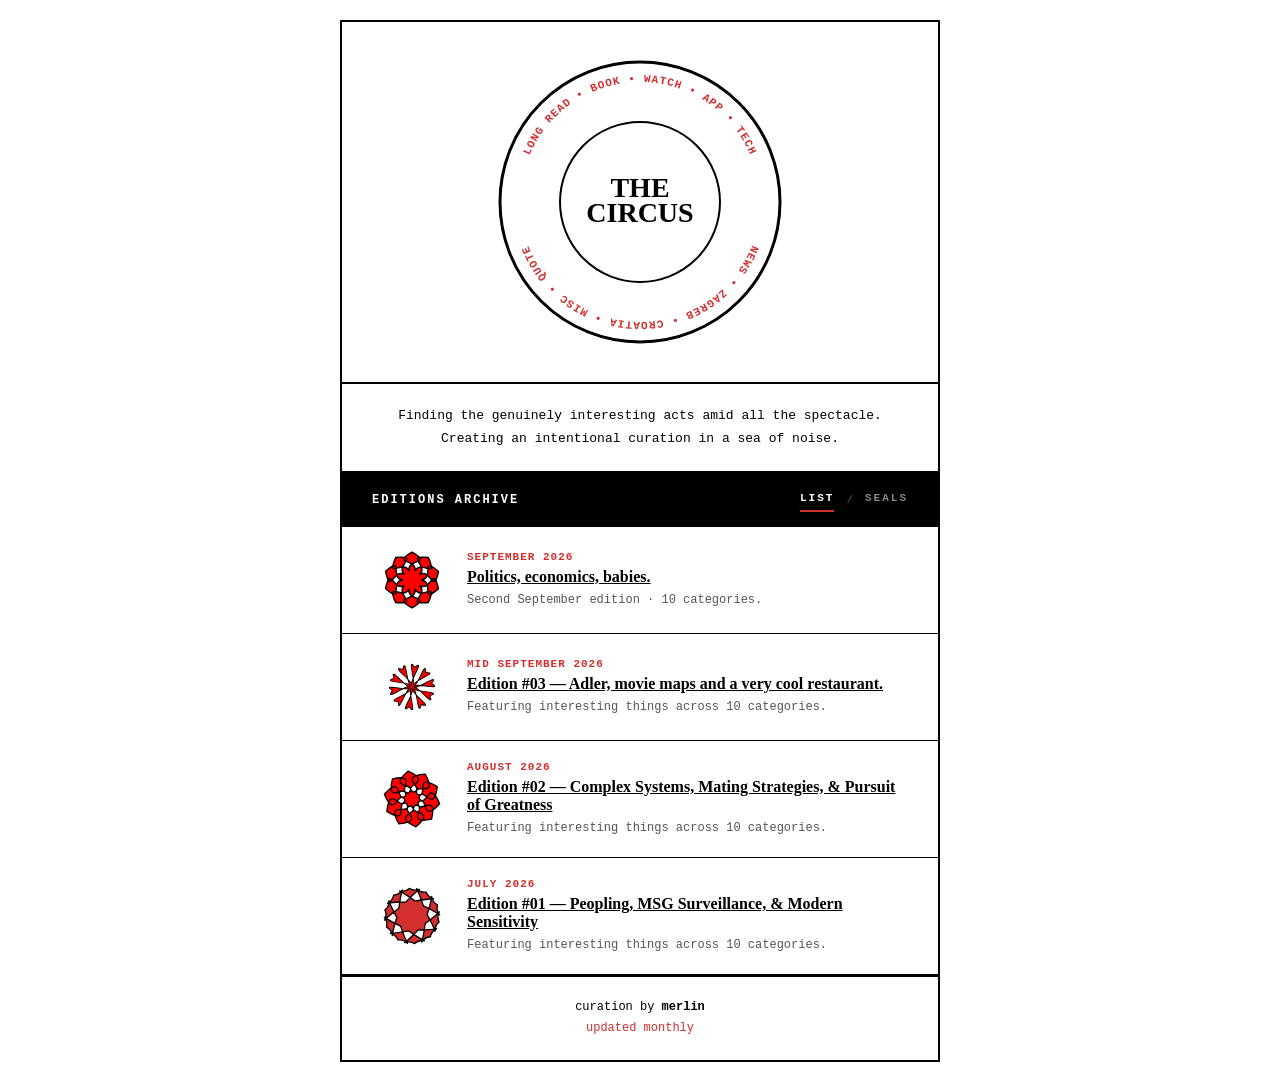
==== index.html @ 07d53167 "Second september edition added." ====
<!DOCTYPE html>
<html lang="en">
<head>
    <meta charset="UTF-8">
    <meta name="viewport" content="width=device-width, initial-scale=1.0">
    <title>THE CIRCUS</title>
    <style>
        @media only screen and (max-width: 600px) {
            .email-container {
                width: 100% !important;
                border-left: none !important;
                border-right: none !important;
            }
            .content-padding {
                padding: 15px 20px !important;
            }
            .main-title {
                font-size: 24px !important;
            }
            .svg-container {
                width: 250px !important;
                height: 250px !important;
            }
        }

        @keyframes spin {
            from { transform: rotate(0deg); }
            to { transform: rotate(360deg); }
        }
        .spinning-ring {
            animation: spin 8s linear infinite;
            transform-origin: center;
            display: inline-block;
        }

        /* Hover effect for the edition list */
        .edition-link:hover {
            background-color: #f9f9f9;
        }

        /* View toggle */
        .view-toggle {
            display: flex;
            align-items: center;
            gap: 12px;
        }
        .view-toggle-btn {
            background: none;
            border: none;
            font-family: 'Courier New', Courier, monospace;
            font-size: 11px;
            font-weight: bold;
            letter-spacing: 2px;
            color: #888;
            cursor: pointer;
            padding: 4px 0 6px;
            border-bottom: 2px solid transparent;
            transition: color 0.2s ease, border-color 0.2s ease;
        }
        .view-toggle-btn:hover {
            color: #fff;
        }
        .view-toggle-btn.active {
            color: #fff;
            border-bottom-color: #d32f2f;
        }
        .view-toggle-btn:focus-visible {
            outline: 2px solid #d32f2f;
            outline-offset: 2px;
        }
        .view-toggle-divider {
            color: #555;
            font-size: 11px;
        }

        /* Seal view */
        .seal-view-wrap {
            position: relative;
            padding: 55px 30px 45px;
        }
        .seal-spine {
            position: absolute;
            top: 0;
            bottom: 0;
            left: 50%;
            width: 1px;
            background-color: #000;
            opacity: 0.15;
        }
        .seal-item {
            position: relative;
            display: flex;
            flex-direction: column;
            align-items: center;
            text-decoration: none;
            margin: 0 auto 60px;
            max-width: 260px;
            transition: transform 0.35s ease;
        }
        .seal-item:last-child {
            margin-bottom: 0;
        }
        .seal-item:nth-child(odd) {
            transform: none;
        }
        .seal-item:nth-child(even) {
            transform: none;
        }
        .seal-item .seal-svg {
            width: 130px;
            height: 130px;
            display: block;
            transition: transform 0.35s ease, filter 0.35s ease;
        }
        .seal-item:hover .seal-svg,
        .seal-item:focus-visible .seal-svg {
            transform: scale(1.18) rotate(-6deg);
            filter: drop-shadow(0 0 16px rgba(211, 47, 47, 0.5));
        }
        .seal-item:focus-visible {
            outline: 2px solid #d32f2f;
            outline-offset: 6px;
        }
        .seal-label {
            margin-top: 16px;
            text-align: center;
        }
        .seal-eyebrow {
            display: block;
            color: #d32f2f;
            font-size: 10px;
            font-weight: bold;
            letter-spacing: 2px;
            margin-bottom: 6px;
        }
        .seal-title {
            display: block;
            color: #000;
            font-size: 13px;
            font-weight: bold;
            font-family: Georgia, serif;
            line-height: 1.4;
        }

        @media only screen and (max-width: 600px) {
            .seal-item:nth-child(odd),
            .seal-item:nth-child(even) {
                transform: none;
            }
            .seal-item .seal-svg {
                width: 100px;
                height: 100px;
            }
        }

        @media (prefers-reduced-motion: reduce) {
            .spinning-ring {
                animation: none;
            }
            .seal-item,
            .seal-item .seal-svg {
                transition: none;
            }
            .seal-item:hover .seal-svg,
            .seal-item:focus-visible .seal-svg {
                transform: none;
                filter: none;
            }
        }
    </style>
</head>
<body style="margin: 0; padding: 0; font-family: 'Courier New', Courier, monospace; background-color: #fff;">

    <table width="100%" border="0" cellpadding="0" cellspacing="0" style="background-color: #fff;">
        <tr>
            <td align="center" style="padding: 20px 0;">

                <table class="email-container" width="600" border="0" cellpadding="0" cellspacing="0" style="background-color: #fff; border: 2px solid #000; max-width: 600px;">

                    <!-- Spinning Header -->
                    <tr>
                        <td class="content-padding" style="padding: 30px 0; border-bottom: 2px solid #000; text-align: center;">
                            <svg class="svg-container" width="300" height="300" viewBox="0 0 300 300" xmlns="http://www.w3.org/2000/svg" style="margin: 0 auto; display: block;">

                                <circle cx="150" cy="150" r="140" fill="none" stroke="#000" stroke-width="3"/>
                                <circle cx="150" cy="150" r="80" fill="none" stroke="#000" stroke-width="2"/>
                                <circle cx="150" cy="150" r="70" fill="#fff" stroke="none"/>

                                <g class="spinning-ring">
                                    <defs>
                                        <path id="topCircle" d="M 30, 150 A 120, 120 0 0, 1 270, 150" fill="none"/>
                                        <path id="bottomCircle" d="M 270, 150 A 120, 120 0 0, 1 30, 150" fill="none"/>
                                    </defs>

                                    <text font-family="'Courier New', Courier, monospace" font-size="11" font-weight="bold" fill="#d32f2f" letter-spacing="1">
                                        <textPath href="#topCircle" startOffset="50%" text-anchor="middle">
                                            LONG READ  •  BOOK  •  WATCH  •  APP  •  TECH
                                        </textPath>
                                    </text>

                                    <text font-family="'Courier New', Courier, monospace" font-size="11" font-weight="bold" fill="#d32f2f" letter-spacing="1">
                                        <textPath href="#bottomCircle" startOffset="50%" text-anchor="middle">
                                            NEWS  •  ZAGREB  •  CROATIA  •  MISC •  QUOTE
                                        </textPath>
                                    </text>
                                </g>

                                <text class="main-title" x="150" y="145" font-family="Georgia, serif" font-size="28" font-weight="bold" text-anchor="middle" fill="#000">THE</text>
                                <text class="main-title" x="150" y="170" font-family="Georgia, serif" font-size="28" font-weight="bold" text-anchor="middle" fill="#000">CIRCUS</text>

                            </svg>
                        </td>
                    </tr>

                    <!-- Tagline -->
                    <tr>
                        <td class="content-padding" style="padding: 20px 30px; border-bottom: 2px solid #000;">
                            <p style="margin: 0; color: #000; font-size: 13px; line-height: 1.8; text-align: center;">
                                Finding the genuinely interesting acts amid all the spectacle.<br>
                                Creating an intentional curation in a sea of noise.
                            </p>
                        </td>
                    </tr>

                    <!-- Section Title / View Toggle -->
                    <tr>
                        <td style="padding: 0;">
                            <div style="background-color: #000; padding: 15px 30px; display: flex; align-items: center; justify-content: space-between; flex-wrap: wrap; gap: 10px;">
                                <p style="margin: 0; color: #fff; font-size: 12px; font-weight: bold; letter-spacing: 2px;">EDITIONS ARCHIVE</p>
                                <div class="view-toggle" role="group" aria-label="Switch archive view">
                                    <button type="button" id="btn-list" class="view-toggle-btn active" onclick="setView('list')">LIST</button>
                                    <span class="view-toggle-divider">/</span>
                                    <button type="button" id="btn-seal" class="view-toggle-btn" onclick="setView('seal')">SEALS</button>
                                </div>
                            </div>
                        </td>
                    </tr>

                    <!-- LIST VIEW -->
                    <tr>
                        <td style="padding: 0;">
                            <div id="list-view">
                                <table width="100%" border="0" cellpadding="0" cellspacing="0">

                                    <!-- Edition 4 -->
                                    <tr class="edition-link">
                                        <td class="content-padding" style="padding: 20px 30px; border-bottom: 1px solid #000;">
                                            <table width="100%" border="0" cellpadding="0" cellspacing="0">
                                                <tr>
                                                    <td width="80" valign="middle" align="center" style="padding-right: 15px;">
                                                        <img src="assets/CircusSeals/star-4.svg" width="66" height="66" alt="September 2, 2026 edition seal" style="display: block; margin: 0 auto;">
                                                    </td>
                                                    <td valign="middle">
                                                        <p style="margin: 0 0 5px 0; color: #d32f2f; font-size: 11px; font-weight: bold; letter-spacing: 1px;">SEPTEMBER 2026</p>
                                                        <h3 style="margin: 5px 0 5px 0; color: #000; font-size: 16px; font-weight: bold; font-family: Georgia, serif;">
                                                            <a href="editions/september-2026-2.html" style="color: #000; text-decoration: underline;">Politics, economics, babies.</a>
                                                        </h3>
                                                        <p style="margin: 0; color: #555; font-size: 12px; line-height: 1.5;">Second September edition · 10 categories.</p>
                                                    </td>
                                                </tr>
                                            </table>
                                        </td>
                                    </tr>

                                    <!-- Edition 3 -->
                                    <tr class="edition-link">
                                        <td class="content-padding" style="padding: 20px 30px; border-bottom: 1px solid #000;">
                                            <table width="100%" border="0" cellpadding="0" cellspacing="0">
                                                <tr>
                                                    <td width="80" valign="middle" align="center" style="padding-right: 15px;">
                                                        <img src="assets/CircusSeals/star-3.svg" width="66" height="66" alt="September 2026 edition seal" style="display: block; margin: 0 auto;">
                                                    </td>
                                                    <td valign="middle">
                                                        <p style="margin: 0 0 5px 0; color: #d32f2f; font-size: 11px; font-weight: bold; letter-spacing: 1px;">MID SEPTEMBER 2026</p>
                                                        <h3 style="margin: 5px 0 5px 0; color: #000; font-size: 16px; font-weight: bold; font-family: Georgia, serif;">
                                                            <a href="editions/september-2026-1.html" style="color: #000; text-decoration: underline;">Edition #03 — Adler, movie maps and a very cool restaurant.</a>
                                                        </h3>
                                                        <p style="margin: 0; color: #555; font-size: 12px; line-height: 1.5;">Featuring interesting things across 10 categories.</p>
                                                    </td>
                                                </tr>
                                            </table>
                                        </td>
                                    </tr>

                                    <!-- Edition 2 -->
                                    <tr class="edition-link">
                                        <td class="content-padding" style="padding: 20px 30px; border-bottom: 1px solid #000;">
                                            <table width="100%" border="0" cellpadding="0" cellspacing="0">
                                                <tr>
                                                    <td width="80" valign="middle" align="center" style="padding-right: 15px;">
                                                        <svg width="66" height="66" viewBox="0 0 1000 1000" xmlns="http://www.w3.org/2000/svg" style="display: block; margin: 0 auto;">
                                                            <g transform="translate(500, 500) rotate(261.86400000000003)"><g transform="scale(1.7)" opacity="1"><g transform="rotate(0) scale(1)" opacity="1"><path d="M 250 0 C 113.54578945994976 218.37238476027972, 141.4484108922605 -75.02513537941229, 59.441032268447096 19.31356214843421 C 70.33550011190437 143.8378994099024, 220.21654058284918 -109.92642986878644, 202.25424859373686 146.9463130731183 C -36.49559395721087 243.4075108777157, 158.53283636643397 22.44468035545108, 36.73657826827957 50.563562148434215 C -27.643181095477217 157.70947473619827, 242.77205808802077 40.50768497065155, 77.25424859373686 237.76412907378838 C -172.59690092233222 175.469240956874, 115.06310668155504 111.34139106115921, 3.827021247335479e-15 62.5 C -115.06310668155504 111.34139106115921, 172.59690092233225 175.469240956874, -77.25424859373683 237.7641290737884 C -242.77205808802074 40.50768497065161, 27.643181095477225 157.70947473619825, -36.736578268279565 50.563562148434215 C -158.53283636643397 22.444680355451094, 36.4955939572109 243.4075108777157, -202.25424859373683 146.94631307311832 C -220.21654058284918 -109.92642986878641, -70.33550011190435 143.8378994099024, -59.441032268447096 19.31356214843422 C -141.4484108922605 -75.02513537941229, -113.54578945994973 218.37238476027972, -250 3.061616997868383e-14 C -113.54578945994979 -218.37238476027972, -141.44841089226048 75.02513537941232, -59.4410322684471 -19.313562148434205 C -70.33550011190438 -143.8378994099024, -220.21654058284912 109.92642986878647, -202.25424859373686 -146.94631307311826 C 36.49559395721087 -243.4075108777157, -158.53283636643397 -22.44468035545106, -36.73657826827958 -50.56356214843421 C 27.643181095477196 -157.70947473619825, -242.77205808802077 -40.50768497065155, -77.25424859373689 -237.76412907378838 C 172.59690092233222 -175.46924095687405, -115.06310668155506 -111.34139106115919, -1.1481063742006436e-14 -62.5 C 115.06310668155501 -111.34139106115924, -172.59690092233228 -175.46924095687396, 77.2542485937368 -237.7641290737884 C 242.77205808802074 -40.50768497065164, -27.643181095477246 -157.70947473619825, 36.73657826827956 -50.56356214843422 C 158.53283636643397 -22.44468035545112, -36.49559395721093 -243.4075108777157, 202.25424859373683 -146.94631307311835 C 220.2165405828492 109.92642986878639, 70.33550011190434 -143.83789940990243, 59.441032268447096 -19.31356214843423 C 141.4484108922605 75.02513537941226, 113.54578945994976 -218.37238476027972, 250 0 Z" fill="#FF0000" stroke="#000000" stroke-width="12" stroke-linejoin="round"/></g></g></g>
                                                        </svg>
                                                    </td>
                                                    <td valign="middle">
                                                        <p style="margin: 0 0 5px 0; color: #d32f2f; font-size: 11px; font-weight: bold; letter-spacing: 1px;">AUGUST 2026</p>
                                                        <h3 style="margin: 5px 0 5px 0; color: #000; font-size: 16px; font-weight: bold; font-family: Georgia, serif;">
                                                            <a href="editions/august-2026.html" style="color: #000; text-decoration: underline;">Edition #02 — Complex Systems, Mating Strategies, & Pursuit of Greatness</a>
                                                        </h3>
                                                        <p style="margin: 0; color: #555; font-size: 12px; line-height: 1.5;">Featuring interesting things across 10 categories.</p>
                                                    </td>
                                                </tr>
                                            </table>
                                        </td>
                                    </tr>

                                    <!-- Edition 1 -->
                                    <tr class="edition-link">
                                        <td class="content-padding" style="padding: 20px 30px; border-bottom: 1px solid #000;">
                                            <table width="100%" border="0" cellpadding="0" cellspacing="0">
                                                <tr>
                                                    <td width="80" valign="middle" align="center" style="padding-right: 15px;">
                                                        <svg width="66" height="66" viewBox="0 0 1000 1000" xmlns="http://www.w3.org/2000/svg" style="display: block; margin: 0 auto;">
                                                            <g transform="translate(500, 500) rotate(228.438)"><g transform="scale(1.68)" opacity="1"><g transform="rotate(0) scale(1)" opacity="1"><path d="M 250 0 C 183.8003474532747 -87.84990610520221, 311.1865039629731 -165.05529783470703, 130.7702709905836 42.48983672655527 C 154.7381002461896 316.4433787017853, 97.06072543780296 179.10720059261934, 202.25424859373686 146.9463130731183 C 200.33448388563568 36.963066605915245, 348.7722400061548 49.37829678199237, 80.82047219021506 111.23983672655527 C -60.81499841004985 346.96084441963615, -26.752794722187986 201.95163208350115, 77.25424859373686 237.76412907378838 C 140.34765659235194 147.65740420199927, 253.1388346994211 244.95106033455028, 8.419446744138054e-15 137.5 C -253.1388346994211 244.95106033455028, -140.3476565923519 147.65740420199933, -77.25424859373683 237.7641290737884 C 26.752794722188014 201.95163208350118, 60.81499841004987 346.96084441963615, -80.82047219021504 111.23983672655527 C -348.7722400061548 49.3782967819924, -200.33448388563565 36.96306660591527, -202.25424859373683 146.94631307311832 C -97.06072543780292 179.10720059261934, -154.73810024618956 316.4433787017853, -130.7702709905836 42.48983672655528 C -311.1865039629731 -165.055297834707, -183.8003474532747 -87.84990610520218, -250 3.061616997868383e-14 C -183.8003474532747 87.84990610520224, -311.1865039629731 165.05529783470706, -130.77027099058364 -42.489836726555254 C -154.73810024618967 -316.4433787017853, -97.06072543780294 -179.1072005926193, -202.25424859373686 -146.94631307311826 C -200.33448388563565 -36.963066605915216, -348.77224000615473 -49.378296781992326, -80.82047219021507 -111.23983672655525 C 60.81499841004981 -346.96084441963615, 26.752794722187957 -201.95163208350115, -77.25424859373689 -237.76412907378838 C -140.34765659235188 -147.6574042019992, -253.13883469942112 -244.95106033455022, -2.525834023241416e-14 -137.5 C 253.13883469942104 -244.95106033455033, 140.34765659235188 -147.65740420199933, 77.2542485937368 -237.7641290737884 C -26.752794722188014 -201.95163208350107, -60.81499841004994 -346.96084441963615, 80.82047219021503 -111.2398367265553 C 348.77224000615473 -49.37829678199247, 200.33448388563565 -36.9630666059153, 202.25424859373683 -146.94631307311835 C 97.0607254378029 -179.10720059261928, 154.73810024618953 -316.4433787017854, 130.7702709905836 -42.4898367265553 C 311.1865039629731 165.05529783470698, 183.8003474532747 87.84990610520221, 250 0 Z" fill="#d32f2f" stroke="#000000" stroke-width="12" stroke-linejoin="round"/></g></g></g>
                                                        </svg>
                                                    </td>
                                                    <td valign="middle">
                                                        <p style="margin: 0 0 5px 0; color: #d32f2f; font-size: 11px; font-weight: bold; letter-spacing: 1px;">JULY 2026</p>
                                                        <h3 style="margin: 5px 0 5px 0; color: #000; font-size: 16px; font-weight: bold; font-family: Georgia, serif;">
                                                            <a href="editions/july-2026.html" style="color: #000; text-decoration: underline;">Edition #01 — Peopling, MSG Surveillance, & Modern Sensitivity</a>
                                                        </h3>
                                                        <p style="margin: 0; color: #555; font-size: 12px; line-height: 1.5;">Featuring interesting things across 10 categories.</p>
                                                    </td>
                                                </tr>
                                            </table>
                                        </td>
                                    </tr>

                                </table>
                            </div>
                        </td>
                    </tr>

                    <!-- SEAL VIEW -->
                    <tr>
                        <td style="padding: 0;">
                            <div id="seal-view" style="display: none;">
                                <div class="seal-view-wrap">
                                    <div class="seal-spine" aria-hidden="true"></div>

                                    <!-- Edition 4 seal -->
                                    <a href="editions/september-2026-2.html" class="seal-item">
                                        <img class="seal-svg" src="assets/CircusSeals/star-4.svg" alt="September 2, 2026 edition seal">
                                        <span class="seal-label">
                                            <span class="seal-eyebrow">SEPTEMBER 2026 · No. 04</span>
                                            <span class="seal-title">Politics, economics, babies</span>
                                        </span>
                                    </a>

                                    <!-- Edition 3 seal -->
                                    <a href="editions/september-2026-1.html" class="seal-item">
                                        <img class="seal-svg" src="assets/CircusSeals/star-3.svg" alt="September 2026 edition seal">
                                        <span class="seal-label">
                                            <span class="seal-eyebrow">MID SEPTEMBER 2026 · No. 03</span>
                                            <span class="seal-title">Adler, movie maps and a very cool restaurant.</span>
                                        </span>
                                    </a>

                                    <!-- Edition 2 seal -->
                                    <a href="editions/august-2026.html" class="seal-item">
                                        <svg class="seal-svg" viewBox="0 0 1000 1000" xmlns="http://www.w3.org/2000/svg">
                                            <g transform="translate(500, 500) rotate(261.86400000000003)"><g transform="scale(1.7)" opacity="1"><g transform="rotate(0) scale(1)" opacity="1"><path d="M 250 0 C 113.54578945994976 218.37238476027972, 141.4484108922605 -75.02513537941229, 59.441032268447096 19.31356214843421 C 70.33550011190437 143.8378994099024, 220.21654058284918 -109.92642986878644, 202.25424859373686 146.9463130731183 C -36.49559395721087 243.4075108777157, 158.53283636643397 22.44468035545108, 36.73657826827957 50.563562148434215 C -27.643181095477217 157.70947473619827, 242.77205808802077 40.50768497065155, 77.25424859373686 237.76412907378838 C -172.59690092233222 175.469240956874, 115.06310668155504 111.34139106115921, 3.827021247335479e-15 62.5 C -115.06310668155504 111.34139106115921, 172.59690092233225 175.469240956874, -77.25424859373683 237.7641290737884 C -242.77205808802074 40.50768497065161, 27.643181095477225 157.70947473619825, -36.736578268279565 50.563562148434215 C -158.53283636643397 22.444680355451094, 36.4955939572109 243.4075108777157, -202.25424859373683 146.94631307311832 C -220.21654058284918 -109.92642986878641, -70.33550011190435 143.8378994099024, -59.441032268447096 19.31356214843422 C -141.4484108922605 -75.02513537941229, -113.54578945994973 218.37238476027972, -250 3.061616997868383e-14 C -113.54578945994979 -218.37238476027972, -141.44841089226048 75.02513537941232, -59.4410322684471 -19.313562148434205 C -70.33550011190438 -143.8378994099024, -220.21654058284912 109.92642986878647, -202.25424859373686 -146.94631307311826 C 36.49559395721087 -243.4075108777157, -158.53283636643397 -22.44468035545106, -36.73657826827958 -50.56356214843421 C 27.643181095477196 -157.70947473619825, -242.77205808802077 -40.50768497065155, -77.25424859373689 -237.76412907378838 C 172.59690092233222 -175.46924095687405, -115.06310668155506 -111.34139106115919, -1.1481063742006436e-14 -62.5 C 115.06310668155501 -111.34139106115924, -172.59690092233228 -175.46924095687396, 77.2542485937368 -237.7641290737884 C 242.77205808802074 -40.50768497065164, -27.643181095477246 -157.70947473619825, 36.73657826827956 -50.56356214843422 C 158.53283636643397 -22.44468035545112, -36.49559395721093 -243.4075108777157, 202.25424859373683 -146.94631307311835 C 220.2165405828492 109.92642986878639, 70.33550011190434 -143.83789940990243, 59.441032268447096 -19.31356214843423 C 141.4484108922605 75.02513537941226, 113.54578945994976 -218.37238476027972, 250 0 Z" fill="#FF0000" stroke="#000000" stroke-width="12" stroke-linejoin="round"/></g></g></g>
                                        </svg>
                                        <span class="seal-label">
                                            <span class="seal-eyebrow">AUGUST 2026 · No. 02</span>
                                            <span class="seal-title">Complex Systems, Mating Strategies, &amp; Pursuit of Greatness</span>
                                        </span>
                                    </a>

                                    <!-- Edition 1 seal -->
                                    <a href="editions/july-2026.html" class="seal-item">
                                        <svg class="seal-svg" viewBox="0 0 1000 1000" xmlns="http://www.w3.org/2000/svg">
                                            <g transform="translate(500, 500) rotate(228.438)"><g transform="scale(1.68)" opacity="1"><g transform="rotate(0) scale(1)" opacity="1"><path d="M 250 0 C 183.8003474532747 -87.84990610520221, 311.1865039629731 -165.05529783470703, 130.7702709905836 42.48983672655527 C 154.7381002461896 316.4433787017853, 97.06072543780296 179.10720059261934, 202.25424859373686 146.9463130731183 C 200.33448388563568 36.963066605915245, 348.7722400061548 49.37829678199237, 80.82047219021506 111.23983672655527 C -60.81499841004985 346.96084441963615, -26.752794722187986 201.95163208350115, 77.25424859373686 237.76412907378838 C 140.34765659235194 147.65740420199927, 253.1388346994211 244.95106033455028, 8.419446744138054e-15 137.5 C -253.1388346994211 244.95106033455028, -140.3476565923519 147.65740420199933, -77.25424859373683 237.7641290737884 C 26.752794722188014 201.95163208350118, 60.81499841004987 346.96084441963615, -80.82047219021504 111.23983672655527 C -348.7722400061548 49.3782967819924, -200.33448388563565 36.96306660591527, -202.25424859373683 146.94631307311832 C -97.06072543780292 179.10720059261934, -154.73810024618956 316.4433787017853, -130.7702709905836 42.48983672655528 C -311.1865039629731 -165.055297834707, -183.8003474532747 -87.84990610520218, -250 3.061616997868383e-14 C -183.8003474532747 87.84990610520224, -311.1865039629731 165.05529783470706, -130.77027099058364 -42.489836726555254 C -154.73810024618967 -316.4433787017853, -97.06072543780294 -179.1072005926193, -202.25424859373686 -146.94631307311826 C -200.33448388563565 -36.963066605915216, -348.77224000615473 -49.378296781992326, -80.82047219021507 -111.23983672655525 C 60.81499841004981 -346.96084441963615, 26.752794722187957 -201.95163208350115, -77.25424859373689 -237.76412907378838 C -140.34765659235188 -147.6574042019992, -253.13883469942112 -244.95106033455022, -2.525834023241416e-14 -137.5 C 253.13883469942104 -244.95106033455033, 140.34765659235188 -147.65740420199933, 77.2542485937368 -237.7641290737884 C -26.752794722188014 -201.95163208350107, -60.81499841004994 -346.96084441963615, 80.82047219021503 -111.2398367265553 C 348.77224000615473 -49.37829678199247, 200.33448388563565 -36.9630666059153, 202.25424859373683 -146.94631307311835 C 97.0607254378029 -179.10720059261928, 154.73810024618953 -316.4433787017854, 130.7702709905836 -42.4898367265553 C 311.1865039629731 165.05529783470698, 183.8003474532747 87.84990610520221, 250 0 Z" fill="#d32f2f" stroke="#000000" stroke-width="12" stroke-linejoin="round"/></g></g></g>
                                        </svg>
                                        <span class="seal-label">
                                            <span class="seal-eyebrow">JULY 2026 · No. 01</span>
                                            <span class="seal-title">Peopling, MSG Surveillance, &amp; Modern Sensitivity</span>
                                        </span>
                                    </a>

                                    <!-- To add a new edition to SEAL VIEW: copy the <a class="seal-item"> block above, then:
                                         1. Update the href, month/number eyebrow, and title
                                         2. Swap the star's fill="#d32f2f" for that issue's color (or paste in a new star path)
                                         3. Left/right offset alternates automatically per position — no manual work needed -->

                                </div>
                            </div>
                        </td>
                    </tr>

                    <!-- Footer -->
                    <tr>
                        <td class="content-padding" style="padding: 20px 30px; border-top: 2px solid #000; text-align: center;">
                            <p style="margin: 0; color: #000; font-size: 12px; line-height: 1.8;">
                                curation by <span style="font-weight: bold;">merlin</span><br>
                                <span style="color: #d32f2f;">updated monthly</span>
                            </p>
                        </td>
                    </tr>

                </table>

            </td>
        </tr>
    </table>

    <script>
        function setView(view) {
            var listView = document.getElementById('list-view');
            var sealView = document.getElementById('seal-view');
            var btnList = document.getElementById('btn-list');
            var btnSeal = document.getElementById('btn-seal');

            if (view === 'seal') {
                listView.style.display = 'none';
                sealView.style.display = 'block';
                btnSeal.classList.add('active');
                btnList.classList.remove('active');
            } else {
                view = 'list';
                sealView.style.display = 'none';
                listView.style.display = 'block';
                btnList.classList.add('active');
                btnSeal.classList.remove('active');
            }

            try {
                localStorage.setItem('circus-view', view);
            } catch (e) {
                /* localStorage unavailable — view still switches, just won't persist */
            }
        }

        (function () {
            var saved = 'list';
            try {
                saved = localStorage.getItem('circus-view') || 'list';
            } catch (e) {
                /* fall back to default */
            }
            setView(saved);
        })();
    </script>

</body>
</html>
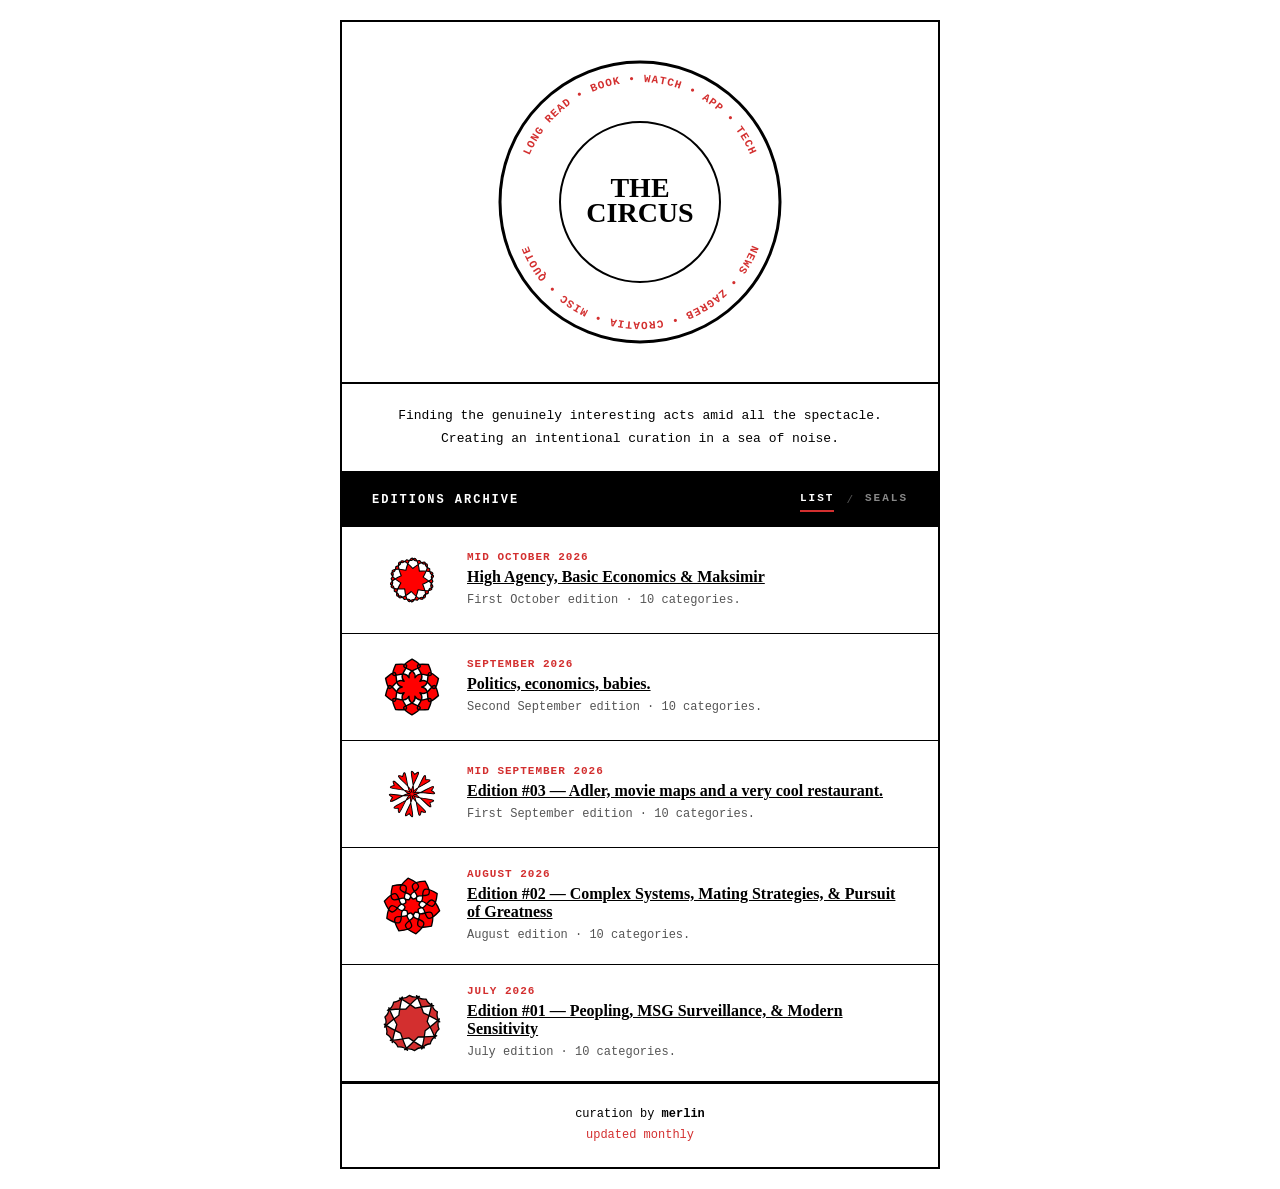
==== commit 0f234bec: "Added october edition, minor fixes for previous editions" ====
--- a/index.html
+++ b/index.html
@@ -242,6 +242,26 @@
                             <div id="list-view">
                                 <table width="100%" border="0" cellpadding="0" cellspacing="0">
 
+                                    <!-- Edition 5 -->
+                                    <tr class="edition-link">
+                                        <td class="content-padding" style="padding: 20px 30px; border-bottom: 1px solid #000;">
+                                            <table width="100%" border="0" cellpadding="0" cellspacing="0">
+                                                <tr>
+                                                    <td width="80" valign="middle" align="center" style="padding-right: 15px;">
+                                                        <img src="assets/CircusSeals/star-5.svg" width="66" height="66" alt="October 1, 2026 edition seal" style="display: block; margin: 0 auto;">
+                                                    </td>
+                                                    <td valign="middle">
+                                                        <p style="margin: 0 0 5px 0; color: #d32f2f; font-size: 11px; font-weight: bold; letter-spacing: 1px;">MID OCTOBER 2026</p>
+                                                        <h3 style="margin: 5px 0 5px 0; color: #000; font-size: 16px; font-weight: bold; font-family: Georgia, serif;">
+                                                            <a href="editions/october-2026-1.html" style="color: #000; text-decoration: underline;">High Agency, Basic Economics &amp; Maksimir</a>
+                                                        </h3>
+                                                        <p style="margin: 0; color: #555; font-size: 12px; line-height: 1.5;">First October edition · 10 categories.</p>
+                                                    </td>
+                                                </tr>
+                                            </table>
+                                        </td>
+                                    </tr>
+
                                     <!-- Edition 4 -->
                                     <tr class="edition-link">
                                         <td class="content-padding" style="padding: 20px 30px; border-bottom: 1px solid #000;">
@@ -275,7 +295,7 @@
                                                         <h3 style="margin: 5px 0 5px 0; color: #000; font-size: 16px; font-weight: bold; font-family: Georgia, serif;">
                                                             <a href="editions/september-2026-1.html" style="color: #000; text-decoration: underline;">Edition #03 — Adler, movie maps and a very cool restaurant.</a>
                                                         </h3>
-                                                        <p style="margin: 0; color: #555; font-size: 12px; line-height: 1.5;">Featuring interesting things across 10 categories.</p>
+                                                        <p style="margin: 0; color: #555; font-size: 12px; line-height: 1.5;">First September edition · 10 categories.</p>
                                                     </td>
                                                 </tr>
                                             </table>
@@ -297,7 +317,7 @@
                                                         <h3 style="margin: 5px 0 5px 0; color: #000; font-size: 16px; font-weight: bold; font-family: Georgia, serif;">
                                                             <a href="editions/august-2026.html" style="color: #000; text-decoration: underline;">Edition #02 — Complex Systems, Mating Strategies, & Pursuit of Greatness</a>
                                                         </h3>
-                                                        <p style="margin: 0; color: #555; font-size: 12px; line-height: 1.5;">Featuring interesting things across 10 categories.</p>
+                                                        <p style="margin: 0; color: #555; font-size: 12px; line-height: 1.5;">August edition · 10 categories.</p>
                                                     </td>
                                                 </tr>
                                             </table>
@@ -319,7 +339,7 @@
                                                         <h3 style="margin: 5px 0 5px 0; color: #000; font-size: 16px; font-weight: bold; font-family: Georgia, serif;">
                                                             <a href="editions/july-2026.html" style="color: #000; text-decoration: underline;">Edition #01 — Peopling, MSG Surveillance, & Modern Sensitivity</a>
                                                         </h3>
-                                                        <p style="margin: 0; color: #555; font-size: 12px; line-height: 1.5;">Featuring interesting things across 10 categories.</p>
+                                                        <p style="margin: 0; color: #555; font-size: 12px; line-height: 1.5;">July edition · 10 categories.</p>
                                                     </td>
                                                 </tr>
                                             </table>
@@ -337,6 +357,15 @@
                             <div id="seal-view" style="display: none;">
                                 <div class="seal-view-wrap">
                                     <div class="seal-spine" aria-hidden="true"></div>
+
+                                    <!-- Edition 5 seal -->
+                                    <a href="editions/october-2026-1.html" class="seal-item">
+                                        <img class="seal-svg" src="assets/CircusSeals/star-5.svg" alt="October 1, 2026 edition seal">
+                                        <span class="seal-label">
+                                            <span class="seal-eyebrow">OCTOBER 2026 · No. 05</span>
+                                            <span class="seal-title">High Agency, Basic Economics &amp; Maksimir</span>
+                                        </span>
+                                    </a>
 
                                     <!-- Edition 4 seal -->
                                     <a href="editions/september-2026-2.html" class="seal-item">
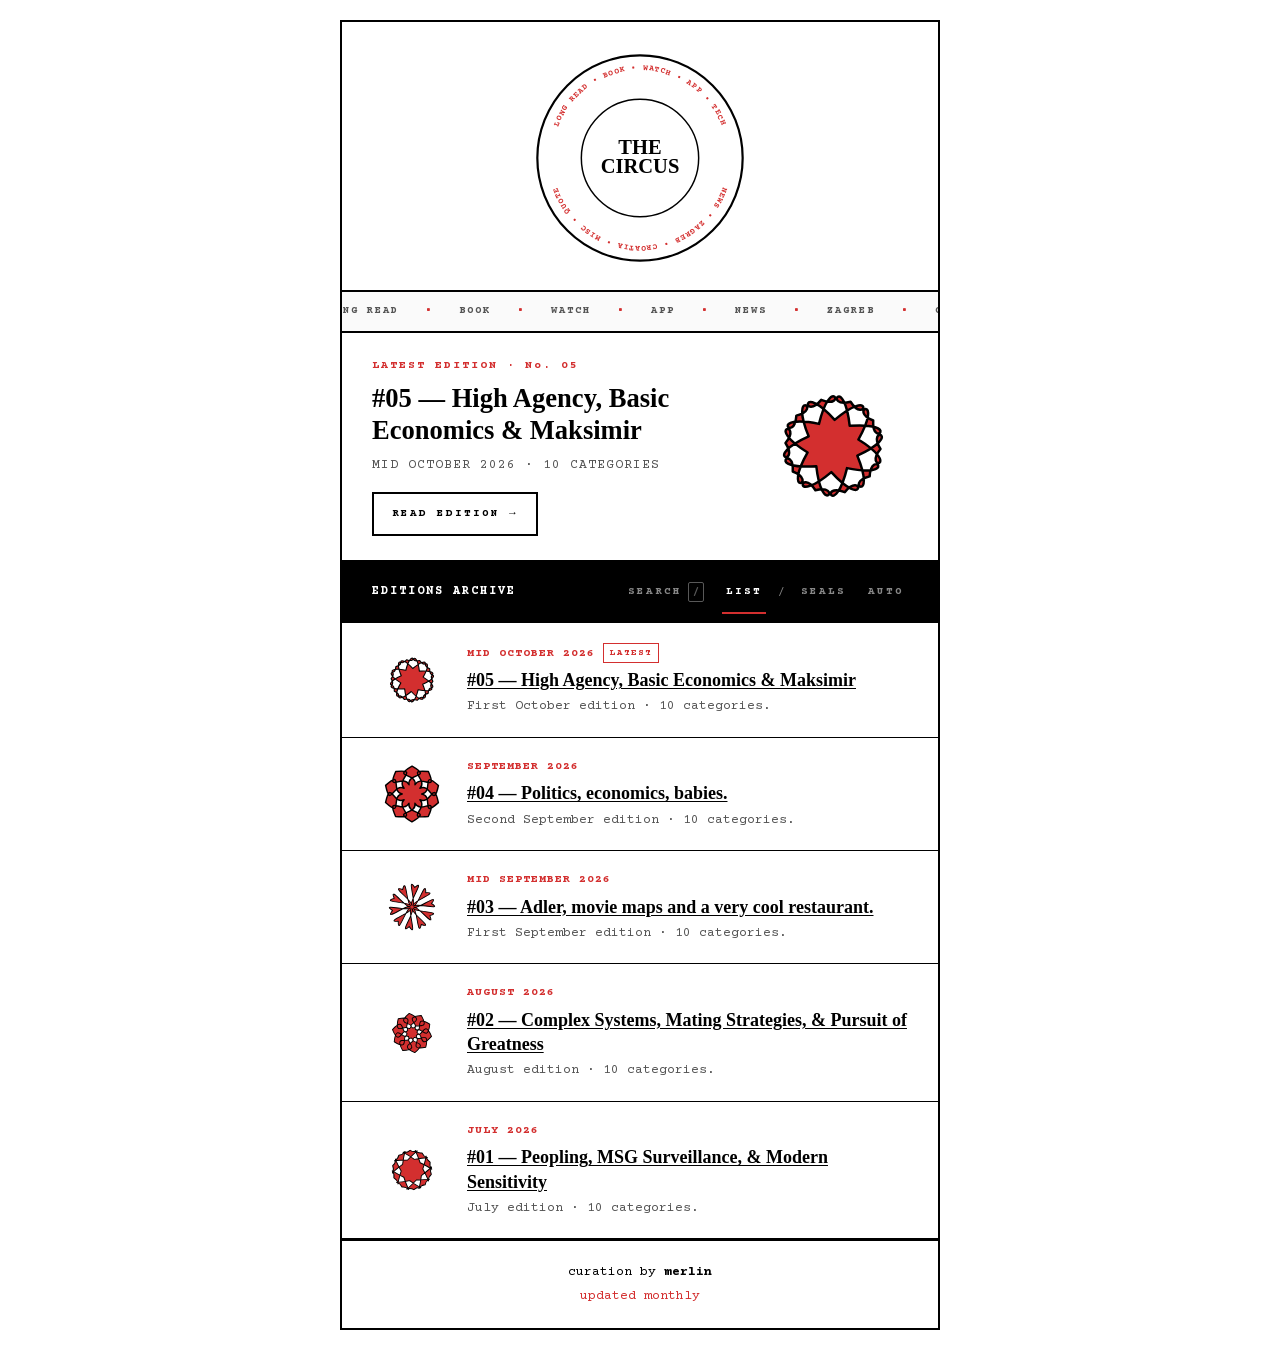
==== commit c0717992: "Design refactor, search, scrolling, theme switcher" ====
--- a/index.html
+++ b/index.html
@@ -3,473 +3,266 @@
 <head>
     <meta charset="UTF-8">
     <meta name="viewport" content="width=device-width, initial-scale=1.0">
-    <title>THE CIRCUS</title>
-    <style>
-        @media only screen and (max-width: 600px) {
-            .email-container {
-                width: 100% !important;
-                border-left: none !important;
-                border-right: none !important;
-            }
-            .content-padding {
-                padding: 15px 20px !important;
-            }
-            .main-title {
-                font-size: 24px !important;
-            }
-            .svg-container {
-                width: 250px !important;
-                height: 250px !important;
-            }
-        }
-
-        @keyframes spin {
-            from { transform: rotate(0deg); }
-            to { transform: rotate(360deg); }
-        }
-        .spinning-ring {
-            animation: spin 8s linear infinite;
-            transform-origin: center;
-            display: inline-block;
-        }
-
-        /* Hover effect for the edition list */
-        .edition-link:hover {
-            background-color: #f9f9f9;
-        }
-
-        /* View toggle */
-        .view-toggle {
-            display: flex;
-            align-items: center;
-            gap: 12px;
-        }
-        .view-toggle-btn {
-            background: none;
-            border: none;
-            font-family: 'Courier New', Courier, monospace;
-            font-size: 11px;
-            font-weight: bold;
-            letter-spacing: 2px;
-            color: #888;
-            cursor: pointer;
-            padding: 4px 0 6px;
-            border-bottom: 2px solid transparent;
-            transition: color 0.2s ease, border-color 0.2s ease;
-        }
-        .view-toggle-btn:hover {
-            color: #fff;
-        }
-        .view-toggle-btn.active {
-            color: #fff;
-            border-bottom-color: #d32f2f;
-        }
-        .view-toggle-btn:focus-visible {
-            outline: 2px solid #d32f2f;
-            outline-offset: 2px;
-        }
-        .view-toggle-divider {
-            color: #555;
-            font-size: 11px;
-        }
-
-        /* Seal view */
-        .seal-view-wrap {
-            position: relative;
-            padding: 55px 30px 45px;
-        }
-        .seal-spine {
-            position: absolute;
-            top: 0;
-            bottom: 0;
-            left: 50%;
-            width: 1px;
-            background-color: #000;
-            opacity: 0.15;
-        }
-        .seal-item {
-            position: relative;
-            display: flex;
-            flex-direction: column;
-            align-items: center;
-            text-decoration: none;
-            margin: 0 auto 60px;
-            max-width: 260px;
-            transition: transform 0.35s ease;
-        }
-        .seal-item:last-child {
-            margin-bottom: 0;
-        }
-        .seal-item:nth-child(odd) {
-            transform: none;
-        }
-        .seal-item:nth-child(even) {
-            transform: none;
-        }
-        .seal-item .seal-svg {
-            width: 130px;
-            height: 130px;
-            display: block;
-            transition: transform 0.35s ease, filter 0.35s ease;
-        }
-        .seal-item:hover .seal-svg,
-        .seal-item:focus-visible .seal-svg {
-            transform: scale(1.18) rotate(-6deg);
-            filter: drop-shadow(0 0 16px rgba(211, 47, 47, 0.5));
-        }
-        .seal-item:focus-visible {
-            outline: 2px solid #d32f2f;
-            outline-offset: 6px;
-        }
-        .seal-label {
-            margin-top: 16px;
-            text-align: center;
-        }
-        .seal-eyebrow {
-            display: block;
-            color: #d32f2f;
-            font-size: 10px;
-            font-weight: bold;
-            letter-spacing: 2px;
-            margin-bottom: 6px;
-        }
-        .seal-title {
-            display: block;
-            color: #000;
-            font-size: 13px;
-            font-weight: bold;
-            font-family: Georgia, serif;
-            line-height: 1.4;
-        }
-
-        @media only screen and (max-width: 600px) {
-            .seal-item:nth-child(odd),
-            .seal-item:nth-child(even) {
-                transform: none;
-            }
-            .seal-item .seal-svg {
-                width: 100px;
-                height: 100px;
-            }
-        }
-
-        @media (prefers-reduced-motion: reduce) {
-            .spinning-ring {
-                animation: none;
-            }
-            .seal-item,
-            .seal-item .seal-svg {
-                transition: none;
-            }
-            .seal-item:hover .seal-svg,
-            .seal-item:focus-visible .seal-svg {
-                transform: none;
-                filter: none;
-            }
-        }
-    </style>
-</head>
-<body style="margin: 0; padding: 0; font-family: 'Courier New', Courier, monospace; background-color: #fff;">
-
-    <table width="100%" border="0" cellpadding="0" cellspacing="0" style="background-color: #fff;">
-        <tr>
-            <td align="center" style="padding: 20px 0;">
-
-                <table class="email-container" width="600" border="0" cellpadding="0" cellspacing="0" style="background-color: #fff; border: 2px solid #000; max-width: 600px;">
-
-                    <!-- Spinning Header -->
-                    <tr>
-                        <td class="content-padding" style="padding: 30px 0; border-bottom: 2px solid #000; text-align: center;">
-                            <svg class="svg-container" width="300" height="300" viewBox="0 0 300 300" xmlns="http://www.w3.org/2000/svg" style="margin: 0 auto; display: block;">
-
-                                <circle cx="150" cy="150" r="140" fill="none" stroke="#000" stroke-width="3"/>
-                                <circle cx="150" cy="150" r="80" fill="none" stroke="#000" stroke-width="2"/>
-                                <circle cx="150" cy="150" r="70" fill="#fff" stroke="none"/>
-
-                                <g class="spinning-ring">
-                                    <defs>
-                                        <path id="topCircle" d="M 30, 150 A 120, 120 0 0, 1 270, 150" fill="none"/>
-                                        <path id="bottomCircle" d="M 270, 150 A 120, 120 0 0, 1 30, 150" fill="none"/>
-                                    </defs>
-
-                                    <text font-family="'Courier New', Courier, monospace" font-size="11" font-weight="bold" fill="#d32f2f" letter-spacing="1">
-                                        <textPath href="#topCircle" startOffset="50%" text-anchor="middle">
-                                            LONG READ  •  BOOK  •  WATCH  •  APP  •  TECH
-                                        </textPath>
-                                    </text>
-
-                                    <text font-family="'Courier New', Courier, monospace" font-size="11" font-weight="bold" fill="#d32f2f" letter-spacing="1">
-                                        <textPath href="#bottomCircle" startOffset="50%" text-anchor="middle">
-                                            NEWS  •  ZAGREB  •  CROATIA  •  MISC •  QUOTE
-                                        </textPath>
-                                    </text>
-                                </g>
-
-                                <text class="main-title" x="150" y="145" font-family="Georgia, serif" font-size="28" font-weight="bold" text-anchor="middle" fill="#000">THE</text>
-                                <text class="main-title" x="150" y="170" font-family="Georgia, serif" font-size="28" font-weight="bold" text-anchor="middle" fill="#000">CIRCUS</text>
-
-                            </svg>
-                        </td>
-                    </tr>
-
-                    <!-- Tagline -->
-                    <tr>
-                        <td class="content-padding" style="padding: 20px 30px; border-bottom: 2px solid #000;">
-                            <p style="margin: 0; color: #000; font-size: 13px; line-height: 1.8; text-align: center;">
-                                Finding the genuinely interesting acts amid all the spectacle.<br>
-                                Creating an intentional curation in a sea of noise.
-                            </p>
-                        </td>
-                    </tr>
-
-                    <!-- Section Title / View Toggle -->
-                    <tr>
-                        <td style="padding: 0;">
-                            <div style="background-color: #000; padding: 15px 30px; display: flex; align-items: center; justify-content: space-between; flex-wrap: wrap; gap: 10px;">
-                                <p style="margin: 0; color: #fff; font-size: 12px; font-weight: bold; letter-spacing: 2px;">EDITIONS ARCHIVE</p>
-                                <div class="view-toggle" role="group" aria-label="Switch archive view">
-                                    <button type="button" id="btn-list" class="view-toggle-btn active" onclick="setView('list')">LIST</button>
-                                    <span class="view-toggle-divider">/</span>
-                                    <button type="button" id="btn-seal" class="view-toggle-btn" onclick="setView('seal')">SEALS</button>
-                                </div>
-                            </div>
-                        </td>
-                    </tr>
-
-                    <!-- LIST VIEW -->
-                    <tr>
-                        <td style="padding: 0;">
-                            <div id="list-view">
-                                <table width="100%" border="0" cellpadding="0" cellspacing="0">
-
-                                    <!-- Edition 5 -->
-                                    <tr class="edition-link">
-                                        <td class="content-padding" style="padding: 20px 30px; border-bottom: 1px solid #000;">
-                                            <table width="100%" border="0" cellpadding="0" cellspacing="0">
-                                                <tr>
-                                                    <td width="80" valign="middle" align="center" style="padding-right: 15px;">
-                                                        <img src="assets/CircusSeals/star-5.svg" width="66" height="66" alt="October 1, 2026 edition seal" style="display: block; margin: 0 auto;">
-                                                    </td>
-                                                    <td valign="middle">
-                                                        <p style="margin: 0 0 5px 0; color: #d32f2f; font-size: 11px; font-weight: bold; letter-spacing: 1px;">MID OCTOBER 2026</p>
-                                                        <h3 style="margin: 5px 0 5px 0; color: #000; font-size: 16px; font-weight: bold; font-family: Georgia, serif;">
-                                                            <a href="editions/october-2026-1.html" style="color: #000; text-decoration: underline;">High Agency, Basic Economics &amp; Maksimir</a>
-                                                        </h3>
-                                                        <p style="margin: 0; color: #555; font-size: 12px; line-height: 1.5;">First October edition · 10 categories.</p>
-                                                    </td>
-                                                </tr>
-                                            </table>
-                                        </td>
-                                    </tr>
-
-                                    <!-- Edition 4 -->
-                                    <tr class="edition-link">
-                                        <td class="content-padding" style="padding: 20px 30px; border-bottom: 1px solid #000;">
-                                            <table width="100%" border="0" cellpadding="0" cellspacing="0">
-                                                <tr>
-                                                    <td width="80" valign="middle" align="center" style="padding-right: 15px;">
-                                                        <img src="assets/CircusSeals/star-4.svg" width="66" height="66" alt="September 2, 2026 edition seal" style="display: block; margin: 0 auto;">
-                                                    </td>
-                                                    <td valign="middle">
-                                                        <p style="margin: 0 0 5px 0; color: #d32f2f; font-size: 11px; font-weight: bold; letter-spacing: 1px;">SEPTEMBER 2026</p>
-                                                        <h3 style="margin: 5px 0 5px 0; color: #000; font-size: 16px; font-weight: bold; font-family: Georgia, serif;">
-                                                            <a href="editions/september-2026-2.html" style="color: #000; text-decoration: underline;">Politics, economics, babies.</a>
-                                                        </h3>
-                                                        <p style="margin: 0; color: #555; font-size: 12px; line-height: 1.5;">Second September edition · 10 categories.</p>
-                                                    </td>
-                                                </tr>
-                                            </table>
-                                        </td>
-                                    </tr>
-
-                                    <!-- Edition 3 -->
-                                    <tr class="edition-link">
-                                        <td class="content-padding" style="padding: 20px 30px; border-bottom: 1px solid #000;">
-                                            <table width="100%" border="0" cellpadding="0" cellspacing="0">
-                                                <tr>
-                                                    <td width="80" valign="middle" align="center" style="padding-right: 15px;">
-                                                        <img src="assets/CircusSeals/star-3.svg" width="66" height="66" alt="September 2026 edition seal" style="display: block; margin: 0 auto;">
-                                                    </td>
-                                                    <td valign="middle">
-                                                        <p style="margin: 0 0 5px 0; color: #d32f2f; font-size: 11px; font-weight: bold; letter-spacing: 1px;">MID SEPTEMBER 2026</p>
-                                                        <h3 style="margin: 5px 0 5px 0; color: #000; font-size: 16px; font-weight: bold; font-family: Georgia, serif;">
-                                                            <a href="editions/september-2026-1.html" style="color: #000; text-decoration: underline;">Edition #03 — Adler, movie maps and a very cool restaurant.</a>
-                                                        </h3>
-                                                        <p style="margin: 0; color: #555; font-size: 12px; line-height: 1.5;">First September edition · 10 categories.</p>
-                                                    </td>
-                                                </tr>
-                                            </table>
-                                        </td>
-                                    </tr>
-
-                                    <!-- Edition 2 -->
-                                    <tr class="edition-link">
-                                        <td class="content-padding" style="padding: 20px 30px; border-bottom: 1px solid #000;">
-                                            <table width="100%" border="0" cellpadding="0" cellspacing="0">
-                                                <tr>
-                                                    <td width="80" valign="middle" align="center" style="padding-right: 15px;">
-                                                        <svg width="66" height="66" viewBox="0 0 1000 1000" xmlns="http://www.w3.org/2000/svg" style="display: block; margin: 0 auto;">
-                                                            <g transform="translate(500, 500) rotate(261.86400000000003)"><g transform="scale(1.7)" opacity="1"><g transform="rotate(0) scale(1)" opacity="1"><path d="M 250 0 C 113.54578945994976 218.37238476027972, 141.4484108922605 -75.02513537941229, 59.441032268447096 19.31356214843421 C 70.33550011190437 143.8378994099024, 220.21654058284918 -109.92642986878644, 202.25424859373686 146.9463130731183 C -36.49559395721087 243.4075108777157, 158.53283636643397 22.44468035545108, 36.73657826827957 50.563562148434215 C -27.643181095477217 157.70947473619827, 242.77205808802077 40.50768497065155, 77.25424859373686 237.76412907378838 C -172.59690092233222 175.469240956874, 115.06310668155504 111.34139106115921, 3.827021247335479e-15 62.5 C -115.06310668155504 111.34139106115921, 172.59690092233225 175.469240956874, -77.25424859373683 237.7641290737884 C -242.77205808802074 40.50768497065161, 27.643181095477225 157.70947473619825, -36.736578268279565 50.563562148434215 C -158.53283636643397 22.444680355451094, 36.4955939572109 243.4075108777157, -202.25424859373683 146.94631307311832 C -220.21654058284918 -109.92642986878641, -70.33550011190435 143.8378994099024, -59.441032268447096 19.31356214843422 C -141.4484108922605 -75.02513537941229, -113.54578945994973 218.37238476027972, -250 3.061616997868383e-14 C -113.54578945994979 -218.37238476027972, -141.44841089226048 75.02513537941232, -59.4410322684471 -19.313562148434205 C -70.33550011190438 -143.8378994099024, -220.21654058284912 109.92642986878647, -202.25424859373686 -146.94631307311826 C 36.49559395721087 -243.4075108777157, -158.53283636643397 -22.44468035545106, -36.73657826827958 -50.56356214843421 C 27.643181095477196 -157.70947473619825, -242.77205808802077 -40.50768497065155, -77.25424859373689 -237.76412907378838 C 172.59690092233222 -175.46924095687405, -115.06310668155506 -111.34139106115919, -1.1481063742006436e-14 -62.5 C 115.06310668155501 -111.34139106115924, -172.59690092233228 -175.46924095687396, 77.2542485937368 -237.7641290737884 C 242.77205808802074 -40.50768497065164, -27.643181095477246 -157.70947473619825, 36.73657826827956 -50.56356214843422 C 158.53283636643397 -22.44468035545112, -36.49559395721093 -243.4075108777157, 202.25424859373683 -146.94631307311835 C 220.2165405828492 109.92642986878639, 70.33550011190434 -143.83789940990243, 59.441032268447096 -19.31356214843423 C 141.4484108922605 75.02513537941226, 113.54578945994976 -218.37238476027972, 250 0 Z" fill="#FF0000" stroke="#000000" stroke-width="12" stroke-linejoin="round"/></g></g></g>
-                                                        </svg>
-                                                    </td>
-                                                    <td valign="middle">
-                                                        <p style="margin: 0 0 5px 0; color: #d32f2f; font-size: 11px; font-weight: bold; letter-spacing: 1px;">AUGUST 2026</p>
-                                                        <h3 style="margin: 5px 0 5px 0; color: #000; font-size: 16px; font-weight: bold; font-family: Georgia, serif;">
-                                                            <a href="editions/august-2026.html" style="color: #000; text-decoration: underline;">Edition #02 — Complex Systems, Mating Strategies, & Pursuit of Greatness</a>
-                                                        </h3>
-                                                        <p style="margin: 0; color: #555; font-size: 12px; line-height: 1.5;">August edition · 10 categories.</p>
-                                                    </td>
-                                                </tr>
-                                            </table>
-                                        </td>
-                                    </tr>
-
-                                    <!-- Edition 1 -->
-                                    <tr class="edition-link">
-                                        <td class="content-padding" style="padding: 20px 30px; border-bottom: 1px solid #000;">
-                                            <table width="100%" border="0" cellpadding="0" cellspacing="0">
-                                                <tr>
-                                                    <td width="80" valign="middle" align="center" style="padding-right: 15px;">
-                                                        <svg width="66" height="66" viewBox="0 0 1000 1000" xmlns="http://www.w3.org/2000/svg" style="display: block; margin: 0 auto;">
-                                                            <g transform="translate(500, 500) rotate(228.438)"><g transform="scale(1.68)" opacity="1"><g transform="rotate(0) scale(1)" opacity="1"><path d="M 250 0 C 183.8003474532747 -87.84990610520221, 311.1865039629731 -165.05529783470703, 130.7702709905836 42.48983672655527 C 154.7381002461896 316.4433787017853, 97.06072543780296 179.10720059261934, 202.25424859373686 146.9463130731183 C 200.33448388563568 36.963066605915245, 348.7722400061548 49.37829678199237, 80.82047219021506 111.23983672655527 C -60.81499841004985 346.96084441963615, -26.752794722187986 201.95163208350115, 77.25424859373686 237.76412907378838 C 140.34765659235194 147.65740420199927, 253.1388346994211 244.95106033455028, 8.419446744138054e-15 137.5 C -253.1388346994211 244.95106033455028, -140.3476565923519 147.65740420199933, -77.25424859373683 237.7641290737884 C 26.752794722188014 201.95163208350118, 60.81499841004987 346.96084441963615, -80.82047219021504 111.23983672655527 C -348.7722400061548 49.3782967819924, -200.33448388563565 36.96306660591527, -202.25424859373683 146.94631307311832 C -97.06072543780292 179.10720059261934, -154.73810024618956 316.4433787017853, -130.7702709905836 42.48983672655528 C -311.1865039629731 -165.055297834707, -183.8003474532747 -87.84990610520218, -250 3.061616997868383e-14 C -183.8003474532747 87.84990610520224, -311.1865039629731 165.05529783470706, -130.77027099058364 -42.489836726555254 C -154.73810024618967 -316.4433787017853, -97.06072543780294 -179.1072005926193, -202.25424859373686 -146.94631307311826 C -200.33448388563565 -36.963066605915216, -348.77224000615473 -49.378296781992326, -80.82047219021507 -111.23983672655525 C 60.81499841004981 -346.96084441963615, 26.752794722187957 -201.95163208350115, -77.25424859373689 -237.76412907378838 C -140.34765659235188 -147.6574042019992, -253.13883469942112 -244.95106033455022, -2.525834023241416e-14 -137.5 C 253.13883469942104 -244.95106033455033, 140.34765659235188 -147.65740420199933, 77.2542485937368 -237.7641290737884 C -26.752794722188014 -201.95163208350107, -60.81499841004994 -346.96084441963615, 80.82047219021503 -111.2398367265553 C 348.77224000615473 -49.37829678199247, 200.33448388563565 -36.9630666059153, 202.25424859373683 -146.94631307311835 C 97.0607254378029 -179.10720059261928, 154.73810024618953 -316.4433787017854, 130.7702709905836 -42.4898367265553 C 311.1865039629731 165.05529783470698, 183.8003474532747 87.84990610520221, 250 0 Z" fill="#d32f2f" stroke="#000000" stroke-width="12" stroke-linejoin="round"/></g></g></g>
-                                                        </svg>
-                                                    </td>
-                                                    <td valign="middle">
-                                                        <p style="margin: 0 0 5px 0; color: #d32f2f; font-size: 11px; font-weight: bold; letter-spacing: 1px;">JULY 2026</p>
-                                                        <h3 style="margin: 5px 0 5px 0; color: #000; font-size: 16px; font-weight: bold; font-family: Georgia, serif;">
-                                                            <a href="editions/july-2026.html" style="color: #000; text-decoration: underline;">Edition #01 — Peopling, MSG Surveillance, & Modern Sensitivity</a>
-                                                        </h3>
-                                                        <p style="margin: 0; color: #555; font-size: 12px; line-height: 1.5;">July edition · 10 categories.</p>
-                                                    </td>
-                                                </tr>
-                                            </table>
-                                        </td>
-                                    </tr>
-
-                                </table>
-                            </div>
-                        </td>
-                    </tr>
-
-                    <!-- SEAL VIEW -->
-                    <tr>
-                        <td style="padding: 0;">
-                            <div id="seal-view" style="display: none;">
-                                <div class="seal-view-wrap">
-                                    <div class="seal-spine" aria-hidden="true"></div>
-
-                                    <!-- Edition 5 seal -->
-                                    <a href="editions/october-2026-1.html" class="seal-item">
-                                        <img class="seal-svg" src="assets/CircusSeals/star-5.svg" alt="October 1, 2026 edition seal">
-                                        <span class="seal-label">
-                                            <span class="seal-eyebrow">OCTOBER 2026 · No. 05</span>
-                                            <span class="seal-title">High Agency, Basic Economics &amp; Maksimir</span>
-                                        </span>
-                                    </a>
-
-                                    <!-- Edition 4 seal -->
-                                    <a href="editions/september-2026-2.html" class="seal-item">
-                                        <img class="seal-svg" src="assets/CircusSeals/star-4.svg" alt="September 2, 2026 edition seal">
-                                        <span class="seal-label">
-                                            <span class="seal-eyebrow">SEPTEMBER 2026 · No. 04</span>
-                                            <span class="seal-title">Politics, economics, babies</span>
-                                        </span>
-                                    </a>
-
-                                    <!-- Edition 3 seal -->
-                                    <a href="editions/september-2026-1.html" class="seal-item">
-                                        <img class="seal-svg" src="assets/CircusSeals/star-3.svg" alt="September 2026 edition seal">
-                                        <span class="seal-label">
-                                            <span class="seal-eyebrow">MID SEPTEMBER 2026 · No. 03</span>
-                                            <span class="seal-title">Adler, movie maps and a very cool restaurant.</span>
-                                        </span>
-                                    </a>
-
-                                    <!-- Edition 2 seal -->
-                                    <a href="editions/august-2026.html" class="seal-item">
-                                        <svg class="seal-svg" viewBox="0 0 1000 1000" xmlns="http://www.w3.org/2000/svg">
-                                            <g transform="translate(500, 500) rotate(261.86400000000003)"><g transform="scale(1.7)" opacity="1"><g transform="rotate(0) scale(1)" opacity="1"><path d="M 250 0 C 113.54578945994976 218.37238476027972, 141.4484108922605 -75.02513537941229, 59.441032268447096 19.31356214843421 C 70.33550011190437 143.8378994099024, 220.21654058284918 -109.92642986878644, 202.25424859373686 146.9463130731183 C -36.49559395721087 243.4075108777157, 158.53283636643397 22.44468035545108, 36.73657826827957 50.563562148434215 C -27.643181095477217 157.70947473619827, 242.77205808802077 40.50768497065155, 77.25424859373686 237.76412907378838 C -172.59690092233222 175.469240956874, 115.06310668155504 111.34139106115921, 3.827021247335479e-15 62.5 C -115.06310668155504 111.34139106115921, 172.59690092233225 175.469240956874, -77.25424859373683 237.7641290737884 C -242.77205808802074 40.50768497065161, 27.643181095477225 157.70947473619825, -36.736578268279565 50.563562148434215 C -158.53283636643397 22.444680355451094, 36.4955939572109 243.4075108777157, -202.25424859373683 146.94631307311832 C -220.21654058284918 -109.92642986878641, -70.33550011190435 143.8378994099024, -59.441032268447096 19.31356214843422 C -141.4484108922605 -75.02513537941229, -113.54578945994973 218.37238476027972, -250 3.061616997868383e-14 C -113.54578945994979 -218.37238476027972, -141.44841089226048 75.02513537941232, -59.4410322684471 -19.313562148434205 C -70.33550011190438 -143.8378994099024, -220.21654058284912 109.92642986878647, -202.25424859373686 -146.94631307311826 C 36.49559395721087 -243.4075108777157, -158.53283636643397 -22.44468035545106, -36.73657826827958 -50.56356214843421 C 27.643181095477196 -157.70947473619825, -242.77205808802077 -40.50768497065155, -77.25424859373689 -237.76412907378838 C 172.59690092233222 -175.46924095687405, -115.06310668155506 -111.34139106115919, -1.1481063742006436e-14 -62.5 C 115.06310668155501 -111.34139106115924, -172.59690092233228 -175.46924095687396, 77.2542485937368 -237.7641290737884 C 242.77205808802074 -40.50768497065164, -27.643181095477246 -157.70947473619825, 36.73657826827956 -50.56356214843422 C 158.53283636643397 -22.44468035545112, -36.49559395721093 -243.4075108777157, 202.25424859373683 -146.94631307311835 C 220.2165405828492 109.92642986878639, 70.33550011190434 -143.83789940990243, 59.441032268447096 -19.31356214843423 C 141.4484108922605 75.02513537941226, 113.54578945994976 -218.37238476027972, 250 0 Z" fill="#FF0000" stroke="#000000" stroke-width="12" stroke-linejoin="round"/></g></g></g>
-                                        </svg>
-                                        <span class="seal-label">
-                                            <span class="seal-eyebrow">AUGUST 2026 · No. 02</span>
-                                            <span class="seal-title">Complex Systems, Mating Strategies, &amp; Pursuit of Greatness</span>
-                                        </span>
-                                    </a>
-
-                                    <!-- Edition 1 seal -->
-                                    <a href="editions/july-2026.html" class="seal-item">
-                                        <svg class="seal-svg" viewBox="0 0 1000 1000" xmlns="http://www.w3.org/2000/svg">
-                                            <g transform="translate(500, 500) rotate(228.438)"><g transform="scale(1.68)" opacity="1"><g transform="rotate(0) scale(1)" opacity="1"><path d="M 250 0 C 183.8003474532747 -87.84990610520221, 311.1865039629731 -165.05529783470703, 130.7702709905836 42.48983672655527 C 154.7381002461896 316.4433787017853, 97.06072543780296 179.10720059261934, 202.25424859373686 146.9463130731183 C 200.33448388563568 36.963066605915245, 348.7722400061548 49.37829678199237, 80.82047219021506 111.23983672655527 C -60.81499841004985 346.96084441963615, -26.752794722187986 201.95163208350115, 77.25424859373686 237.76412907378838 C 140.34765659235194 147.65740420199927, 253.1388346994211 244.95106033455028, 8.419446744138054e-15 137.5 C -253.1388346994211 244.95106033455028, -140.3476565923519 147.65740420199933, -77.25424859373683 237.7641290737884 C 26.752794722188014 201.95163208350118, 60.81499841004987 346.96084441963615, -80.82047219021504 111.23983672655527 C -348.7722400061548 49.3782967819924, -200.33448388563565 36.96306660591527, -202.25424859373683 146.94631307311832 C -97.06072543780292 179.10720059261934, -154.73810024618956 316.4433787017853, -130.7702709905836 42.48983672655528 C -311.1865039629731 -165.055297834707, -183.8003474532747 -87.84990610520218, -250 3.061616997868383e-14 C -183.8003474532747 87.84990610520224, -311.1865039629731 165.05529783470706, -130.77027099058364 -42.489836726555254 C -154.73810024618967 -316.4433787017853, -97.06072543780294 -179.1072005926193, -202.25424859373686 -146.94631307311826 C -200.33448388563565 -36.963066605915216, -348.77224000615473 -49.378296781992326, -80.82047219021507 -111.23983672655525 C 60.81499841004981 -346.96084441963615, 26.752794722187957 -201.95163208350115, -77.25424859373689 -237.76412907378838 C -140.34765659235188 -147.6574042019992, -253.13883469942112 -244.95106033455022, -2.525834023241416e-14 -137.5 C 253.13883469942104 -244.95106033455033, 140.34765659235188 -147.65740420199933, 77.2542485937368 -237.7641290737884 C -26.752794722188014 -201.95163208350107, -60.81499841004994 -346.96084441963615, 80.82047219021503 -111.2398367265553 C 348.77224000615473 -49.37829678199247, 200.33448388563565 -36.9630666059153, 202.25424859373683 -146.94631307311835 C 97.0607254378029 -179.10720059261928, 154.73810024618953 -316.4433787017854, 130.7702709905836 -42.4898367265553 C 311.1865039629731 165.05529783470698, 183.8003474532747 87.84990610520221, 250 0 Z" fill="#d32f2f" stroke="#000000" stroke-width="12" stroke-linejoin="round"/></g></g></g>
-                                        </svg>
-                                        <span class="seal-label">
-                                            <span class="seal-eyebrow">JULY 2026 · No. 01</span>
-                                            <span class="seal-title">Peopling, MSG Surveillance, &amp; Modern Sensitivity</span>
-                                        </span>
-                                    </a>
-
-                                    <!-- To add a new edition to SEAL VIEW: copy the <a class="seal-item"> block above, then:
-                                         1. Update the href, month/number eyebrow, and title
-                                         2. Swap the star's fill="#d32f2f" for that issue's color (or paste in a new star path)
-                                         3. Left/right offset alternates automatically per position — no manual work needed -->
-
-                                </div>
-                            </div>
-                        </td>
-                    </tr>
-
-                    <!-- Footer -->
-                    <tr>
-                        <td class="content-padding" style="padding: 20px 30px; border-top: 2px solid #000; text-align: center;">
-                            <p style="margin: 0; color: #000; font-size: 12px; line-height: 1.8;">
-                                curation by <span style="font-weight: bold;">merlin</span><br>
-                                <span style="color: #d32f2f;">updated monthly</span>
-                            </p>
-                        </td>
-                    </tr>
-
-                </table>
-
-            </td>
-        </tr>
-    </table>
-
     <script>
-        function setView(view) {
-            var listView = document.getElementById('list-view');
-            var sealView = document.getElementById('seal-view');
-            var btnList = document.getElementById('btn-list');
-            var btnSeal = document.getElementById('btn-seal');
-
-            if (view === 'seal') {
-                listView.style.display = 'none';
-                sealView.style.display = 'block';
-                btnSeal.classList.add('active');
-                btnList.classList.remove('active');
-            } else {
-                view = 'list';
-                sealView.style.display = 'none';
-                listView.style.display = 'block';
-                btnList.classList.add('active');
-                btnSeal.classList.remove('active');
-            }
-
-            try {
-                localStorage.setItem('circus-view', view);
-            } catch (e) {
-                /* localStorage unavailable — view still switches, just won't persist */
-            }
-        }
-
         (function () {
-            var saved = 'list';
-            try {
-                saved = localStorage.getItem('circus-view') || 'list';
-            } catch (e) {
-                /* fall back to default */
-            }
-            setView(saved);
+            var d = document.documentElement;
+            d.classList.add('js');
+            var mode = 'system';
+            try { mode = localStorage.getItem('circus-theme') || 'system'; } catch (e) {}
+            var dark = mode === 'dark' ||
+                (mode === 'system' && window.matchMedia && window.matchMedia('(prefers-color-scheme: dark)').matches);
+            d.setAttribute('data-theme', dark ? 'dark' : 'light');
+            d.setAttribute('data-theme-mode', mode);
+            window.setTimeout(function () {
+                if (!d.hasAttribute('data-js-ready')) { d.classList.remove('js'); }
+            }, 2000);
         })();
     </script>
+    <meta name="color-scheme" content="light dark">
+    <meta name="theme-color" content="#ffffff" media="(prefers-color-scheme: light)">
+    <meta name="theme-color" content="#0e0e0e" media="(prefers-color-scheme: dark)">
+    <title>THE CIRCUS — editions archive</title>
+    <meta name="description" content="The Circus is a monthly curation of long reads, books, films, apps, tech, and Zagreb finds — intentional picks in a sea of noise.">
+    <link rel="icon" type="image/svg+xml" href="assets/favicon.svg">
+    <link rel="stylesheet" href="assets/styles.css?v=20261020c">
+    <script src="assets/site.js?v=20261020c" defer></script>
+
+    <meta property="og:type" content="website">
+    <meta property="og:site_name" content="The Circus">
+    <meta property="og:title" content="The Circus — editions archive">
+    <meta property="og:description" content="A monthly curation of long reads, books, films, apps, tech, and Zagreb finds. Intentional picks in a sea of noise.">
+    <meta name="twitter:card" content="summary">
+    <meta name="twitter:title" content="The Circus — editions archive">
+    <meta name="twitter:description" content="A monthly curation of long reads, books, films, apps, tech, and Zagreb finds. Intentional picks in a sea of noise.">
+</head>
+<body>
+
+    <a class="skip-link" href="#main">Skip to content</a>
+
+    <svg class="seal-sprite" aria-hidden="true" focusable="false" xmlns="http://www.w3.org/2000/svg">
+    <symbol id="seal-october" viewBox="0 0 1000 1000"><g transform="translate(500, 500) rotate(111.654)"><g transform="scale(1.38)"><g transform="rotate(0) scale(1)"><path d="M 230 0 C 150.2375412639114 -109.78360613668035, 343.6943903046455 -79.68565559639953, 120.30864931133694 39.09064978843085 C 231.21654944897355 266.4855435021201, 57.01553944498556 177.12421416394915, 186.07390870623792 135.1906080272688 C 186.0739087062379 -0.50939197273118, 324.8926558066152 137.55144433132742, 74.35483441499785 102.34064978843087 C 30.421845465264425 351.49701130051955, -57.98446055501441 176.80939261120494, 71.07390870623792 218.7429987478853 C 150.8363674423265 108.95939261120493, 181.99296948567877 302.24856772612634, 7.745891004607009e-15 126.50000000000001 C -181.9929694856788 302.24856772612634, -150.8363674423265 108.95939261120498, -71.07390870623789 218.74299874788534 C 57.98446055501444 176.80939261120494, -30.42184546526444 351.49701130051955, -74.35483441499784 102.34064978843087 C -324.89265580661515 137.5514443313274, -186.0739087062379 -0.5093919727311516, -186.0739087062379 135.19060802726884 C -57.015539444985535 177.12421416394915, -231.21654944897358 266.48554350212015, -120.30864931133694 39.090649788430866 C -343.6943903046455 -79.68565559639954, -150.2375412639114 -109.78360613668033, -230 2.8166876380389125e-14 C -150.23754126391137 109.78360613668036, -343.6943903046455 79.68565559639961, -120.30864931133695 -39.09064978843084 C -231.21654944897364 -266.4855435021201, -57.01553944498559 -177.12421416394918, -186.07390870623792 -135.1906080272688 C -186.0739087062379 0.50939197273118, -324.8926558066152 -137.55144433132733, -74.35483441499787 -102.34064978843085 C -30.42184546526458 -351.49701130051955, 57.98446055501438 -176.80939261120494, -71.07390870623794 -218.7429987478853 C -150.8363674423265 -108.95939261120492, -181.99296948567886 -302.2485677261263, -2.323767301382103e-14 -126.50000000000001 C 181.99296948567866 -302.2485677261264, 150.83636744232646 -108.95939261120498, 71.07390870623786 -218.74299874788534 C -57.98446055501444 -176.80939261120494, 30.42184546526446 -351.49701130051955, 74.35483441499784 -102.34064978843088 C 324.89265580661515 -137.55144433132756, 186.0739087062379 0.5093919727311231, 186.0739087062379 -135.19060802726887 C 57.015539444985535 -177.12421416394918, 231.21654944897352 -266.4855435021202, 120.30864931133694 -39.09064978843089 C 343.69439030464554 79.68565559639939, 150.2375412639114 109.78360613668035, 230 0 Z"/></g></g></g></symbol>
+    <symbol id="seal-september-2" viewBox="0 0 1000 1000"><g transform="translate(500, 500) rotate(198.162)"><g transform="scale(1.83)"><g transform="rotate(0) scale(1)"><path d="M 230 0 C 128.7999999999999 -175.28354172597034, 179.92163440504103 41.24673481364343, 76.56004956175985 24.875868047183264 C 169.80388231807257 72.38597384492684, 1.1723080793754832 217.51410458581077, 186.07390870623792 135.1906080272688 C 207.23046967161088 -66.10062359526972, 121.3154374607163 139.12459269835546, 47.316712809544086 65.12586804718327 C 94.82681860728766 158.36970080349596, -126.90316568228437 176.6616725263708, 71.07390870623792 218.7429987478853 C 206.50594343327074 68.33048607126065, 16.37086676646017 183.86158484328118, 4.929203366568097e-15 80.5 C -16.37086676646013 183.86158484328118, -206.5059434332708 68.33048607126074, -71.07390870623789 218.74299874788534 C 126.90316568228437 176.66167252637075, -94.82681860728765 158.36970080349596, -47.31671280954408 65.12586804718327 C -121.31543746071628 139.12459269835549, -207.23046967161096 -66.1006235952697, -186.0739087062379 135.19060802726884 C -1.1723080793754264 217.51410458581068, -169.80388231807257 72.38597384492687, -76.56004956175985 24.875868047183275 C -179.921634405041 41.24673481364344, -128.8 -175.28354172597037, -230 2.8166876380389125e-14 C -128.7999999999999 175.28354172597037, -179.92163440504106 -41.2467348136434, -76.56004956175987 -24.875868047183257 C -169.80388231807257 -72.38597384492682, -1.1723080793754832 -217.51410458581077, -186.07390870623792 -135.1906080272688 C -207.23046967161085 66.10062359526972, -121.31543746071631 -139.12459269835546, -47.31671280954409 -65.12586804718326 C -94.82681860728769 -158.36970080349596, 126.90316568228434 -176.66167252637084, -71.07390870623794 -218.7429987478853 C -206.5059434332709 -68.33048607126076, -16.370866766460193 -183.86158484328115, -1.4787610099704288e-14 -80.5 C 16.370866766460125 -183.86158484328118, 206.50594343327077 -68.33048607126074, 71.07390870623786 -218.74299874788534 C -126.90316568228442 -176.6616725263709, 94.82681860728763 -158.36970080349596, 47.31671280954407 -65.12586804718327 C 121.31543746071625 -139.1245926983555, 207.230469671611 66.10062359526967, 186.0739087062379 -135.19060802726887 C 1.1723080793754832 -217.51410458581086, 169.80388231807257 -72.38597384492688, 76.56004956175985 -24.87586804718329 C 179.921634405041 -41.24673481364348, 128.7999999999999 175.28354172597034, 230 0 Z"/></g></g></g></symbol>
+    <symbol id="seal-september-1" viewBox="0 0 1000 1000"><g transform="translate(500, 500) rotate(61.866)"><g transform="scale(1.2)"><g transform="rotate(0) scale(1)"><path d="M 250 0 C 389.33965477701145 -125.4619886922859, 51.73605808091618 49.17730348712577, 23.776412907378838 7.7254248593736845 C 70.76104394667425 -9.375582306909752, 241.23769062206676 330.3489882107068, 202.25424859373686 146.9463130731183 C 388.7271039752881 127.34722621043328, 12.949656472186781 70.19496621032847, 14.694631307311829 20.225424859373685 C 62.757716104227775 34.00729265022364, 0.9911280170243373 409.0539023817761, 77.25424859373686 237.76412907378838 C 239.6340118033191 331.51412907378835, -30.783073766282914 64.4005376803361, 1.5308084989341915e-15 25 C 30.78307376628292 64.4005376803361, -239.6340118033191 331.51412907378835, -77.25424859373683 237.7641290737884 C -0.9911280170242946 409.0539023817761, -62.757716104227754 34.00729265022367, -14.694631307311825 20.225424859373685 C -12.949656472186781 70.19496621032847, -388.72710397528806 127.34722621043323, -202.25424859373683 146.94631307311832 C -241.23769062206654 330.3489882107069, -70.76104394667426 -9.37558230690972, -23.776412907378838 7.725424859373688 C -51.736058080916195 49.17730348712576, -389.3396547770114 -125.46198869228593, -250 3.061616997868383e-14 C -389.33965477701133 125.46198869228607, -51.7360580809162 -49.177303487125755, -23.77641290737884 -7.725424859373682 C -70.76104394667426 9.375582306909742, -241.23769062206668 -330.3489882107068, -202.25424859373686 -146.94631307311826 C -388.7271039752881 -127.34722621043306, -12.949656472186811 -70.19496621032846, -14.69463130731183 -20.225424859373682 C -62.75771610422777 -34.007292650223654, -0.9911280170243231 -409.053902381776, -77.25424859373689 -237.76412907378838 C -239.63401180331923 -331.51412907378824, 30.78307376628289 -64.40053768033611, -4.592425496802574e-15 -25 C -30.783073766282907 -64.4005376803361, 239.63401180331905 -331.5141290737884, 77.2542485937368 -237.7641290737884 C 0.9911280170240815 -409.05390238177597, 62.757716104227754 -34.007292650223675, 14.694631307311823 -20.22542485937369 C 12.949656472186785 -70.19496621032847, 388.72710397528806 -127.34722621043332, 202.25424859373683 -146.94631307311835 C 241.2376906220665 -330.3489882107069, 70.76104394667426 9.375582306909713, 23.776412907378838 -7.725424859373692 C 51.73605808091619 -49.17730348712577, 389.33965477701145 125.4619886922859, 250 0 Z"/></g></g></g></symbol>
+    <symbol id="seal-august" viewBox="0 0 1000 1000"><g transform="translate(500, 500) rotate(261.86400000000003)"><g transform="scale(1.2)"><g transform="rotate(0) scale(1)"><path d="M 250 0 C 113.54578945994976 218.37238476027972, 141.4484108922605 -75.02513537941229, 59.441032268447096 19.31356214843421 C 70.33550011190437 143.8378994099024, 220.21654058284918 -109.92642986878644, 202.25424859373686 146.9463130731183 C -36.49559395721087 243.4075108777157, 158.53283636643397 22.44468035545108, 36.73657826827957 50.563562148434215 C -27.643181095477217 157.70947473619827, 242.77205808802077 40.50768497065155, 77.25424859373686 237.76412907378838 C -172.59690092233222 175.469240956874, 115.06310668155504 111.34139106115921, 3.827021247335479e-15 62.5 C -115.06310668155504 111.34139106115921, 172.59690092233225 175.469240956874, -77.25424859373683 237.7641290737884 C -242.77205808802074 40.50768497065161, 27.643181095477225 157.70947473619825, -36.736578268279565 50.563562148434215 C -158.53283636643397 22.444680355451094, 36.4955939572109 243.4075108777157, -202.25424859373683 146.94631307311832 C -220.21654058284918 -109.92642986878641, -70.33550011190435 143.8378994099024, -59.441032268447096 19.31356214843422 C -141.4484108922605 -75.02513537941229, -113.54578945994973 218.37238476027972, -250 3.061616997868383e-14 C -113.54578945994979 -218.37238476027972, -141.44841089226048 75.02513537941232, -59.4410322684471 -19.313562148434205 C -70.33550011190438 -143.8378994099024, -220.21654058284912 109.92642986878647, -202.25424859373686 -146.94631307311826 C 36.49559395721087 -243.4075108777157, -158.53283636643397 -22.44468035545106, -36.73657826827958 -50.56356214843421 C 27.643181095477196 -157.70947473619825, -242.77205808802077 -40.50768497065155, -77.25424859373689 -237.76412907378838 C 172.59690092233222 -175.46924095687405, -115.06310668155506 -111.34139106115919, -1.1481063742006436e-14 -62.5 C 115.06310668155501 -111.34139106115924, -172.59690092233228 -175.46924095687396, 77.2542485937368 -237.7641290737884 C 242.77205808802074 -40.50768497065164, -27.643181095477246 -157.70947473619825, 36.73657826827956 -50.56356214843422 C 158.53283636643397 -22.44468035545112, -36.49559395721093 -243.4075108777157, 202.25424859373683 -146.94631307311835 C 220.2165405828492 109.92642986878639, 70.33550011190434 -143.83789940990243, 59.441032268447096 -19.31356214843423 C 141.4484108922605 75.02513537941226, 113.54578945994976 -218.37238476027972, 250 0 Z"/></g></g></g></symbol>
+    <symbol id="seal-july" viewBox="0 0 1000 1000"><g transform="translate(500, 500) rotate(228.438)"><g transform="scale(1.2)"><g transform="rotate(0) scale(1)"><path d="M 250 0 C 183.8003474532747 -87.84990610520221, 311.1865039629731 -165.05529783470703, 130.7702709905836 42.48983672655527 C 154.7381002461896 316.4433787017853, 97.06072543780296 179.10720059261934, 202.25424859373686 146.9463130731183 C 200.33448388563568 36.963066605915245, 348.7722400061548 49.37829678199237, 80.82047219021506 111.23983672655527 C -60.81499841004985 346.96084441963615, -26.752794722187986 201.95163208350115, 77.25424859373686 237.76412907378838 C 140.34765659235194 147.65740420199927, 253.1388346994211 244.95106033455028, 8.419446744138054e-15 137.5 C -253.1388346994211 244.95106033455028, -140.3476565923519 147.65740420199933, -77.25424859373683 237.7641290737884 C 26.752794722188014 201.95163208350118, 60.81499841004987 346.96084441963615, -80.82047219021504 111.23983672655527 C -348.7722400061548 49.3782967819924, -200.33448388563565 36.96306660591527, -202.25424859373683 146.94631307311832 C -97.06072543780292 179.10720059261934, -154.73810024618956 316.4433787017853, -130.7702709905836 42.48983672655528 C -311.1865039629731 -165.055297834707, -183.8003474532747 -87.84990610520218, -250 3.061616997868383e-14 C -183.8003474532747 87.84990610520224, -311.1865039629731 165.05529783470706, -130.77027099058364 -42.489836726555254 C -154.73810024618967 -316.4433787017853, -97.06072543780294 -179.1072005926193, -202.25424859373686 -146.94631307311826 C -200.33448388563565 -36.963066605915216, -348.77224000615473 -49.378296781992326, -80.82047219021507 -111.23983672655525 C 60.81499841004981 -346.96084441963615, 26.752794722187957 -201.95163208350115, -77.25424859373689 -237.76412907378838 C -140.34765659235188 -147.6574042019992, -253.13883469942112 -244.95106033455022, -2.525834023241416e-14 -137.5 C 253.13883469942104 -244.95106033455033, 140.34765659235188 -147.65740420199933, 77.2542485937368 -237.7641290737884 C -26.752794722188014 -201.95163208350107, -60.81499841004994 -346.96084441963615, 80.82047219021503 -111.2398367265553 C 348.77224000615473 -49.37829678199247, 200.33448388563565 -36.9630666059153, 202.25424859373683 -146.94631307311835 C 97.0607254378029 -179.10720059261928, 154.73810024618953 -316.4433787017854, 130.7702709905836 -42.4898367265553 C 311.1865039629731 165.05529783470698, 183.8003474532747 87.84990610520221, 250 0 Z"/></g></g></g></symbol>
+</svg>
+
+    <div class="page">
+        <div class="container">
+
+            <header class="masthead">
+                <svg class="masthead-svg" width="220" height="220" viewBox="0 0 300 300" xmlns="http://www.w3.org/2000/svg" aria-hidden="true" focusable="false">
+                    <circle class="masthead-ring masthead-ring--outer" cx="150" cy="150" r="140" stroke-width="3"/>
+                    <circle class="masthead-ring masthead-ring--inner" cx="150" cy="150" r="80" stroke-width="2"/>
+                    <circle class="masthead-disc" cx="150" cy="150" r="70"/>
+
+                    <g class="spinning-ring">
+                        <defs>
+                            <path id="topCircle" d="M 30, 150 A 120, 120 0 0, 1 270, 150" fill="none"/>
+                            <path id="bottomCircle" d="M 270, 150 A 120, 120 0 0, 1 30, 150" fill="none"/>
+                        </defs>
+
+                        <text class="masthead-arc">
+                            <textPath href="#topCircle" startOffset="50%" text-anchor="middle">
+                                LONG READ  •  BOOK  •  WATCH  •  APP  •  TECH
+                            </textPath>
+                        </text>
+
+                        <text class="masthead-arc">
+                            <textPath href="#bottomCircle" startOffset="50%" text-anchor="middle">
+                                NEWS  •  ZAGREB  •  CROATIA  •  MISC •  QUOTE
+                            </textPath>
+                        </text>
+                    </g>
+
+                    <g class="wordmark">
+                        <text class="masthead-word" x="150" y="145" text-anchor="middle">THE</text>
+                        <text class="masthead-word" x="150" y="170" text-anchor="middle">CIRCUS</text>
+                    </g>
+                </svg>
+            </header>
+
+            <h1 class="visually-hidden">The Circus — editions archive</h1>
+
+            <div class="marquee" data-marquee aria-hidden="true">
+                <div class="marquee-track">
+                    <span class="marquee-group">
+                        LONG READ<span class="marquee-sep">•</span>BOOK<span class="marquee-sep">•</span>WATCH<span class="marquee-sep">•</span>APP<span class="marquee-sep">•</span>NEWS<span class="marquee-sep">•</span>ZAGREB<span class="marquee-sep">•</span>CROATIA<span class="marquee-sep">•</span>TECH<span class="marquee-sep">•</span>MISC<span class="marquee-sep">•</span>QUOTE<span class="marquee-sep">•</span>
+                    </span>
+                    <span class="marquee-group">
+                        LONG READ<span class="marquee-sep">•</span>BOOK<span class="marquee-sep">•</span>WATCH<span class="marquee-sep">•</span>APP<span class="marquee-sep">•</span>NEWS<span class="marquee-sep">•</span>ZAGREB<span class="marquee-sep">•</span>CROATIA<span class="marquee-sep">•</span>TECH<span class="marquee-sep">•</span>MISC<span class="marquee-sep">•</span>QUOTE<span class="marquee-sep">•</span>
+                    </span>
+                </div>
+            </div>
+            <p class="visually-hidden">Inside every edition: long reads, books, films to watch, apps, news, Zagreb, Croatia, tech, misc, and a quote.</p>
+
+            <section class="hero" aria-labelledby="latest-title">
+                <div class="hero-body">
+                    <p class="hero-eyebrow">LATEST EDITION · No. 05</p>
+                    <h2 class="hero-title" id="latest-title">
+                        <a href="editions/october-2026-1.html">#05 — High Agency, Basic Economics &amp; Maksimir</a>
+                    </h2>
+                    <p class="hero-meta">MID OCTOBER 2026 · 10 CATEGORIES</p>
+                    <a class="btn" href="editions/october-2026-1.html">READ EDITION →</a>
+                </div>
+                <svg class="hero-seal" viewBox="0 0 1000 1000" aria-hidden="true" focusable="false">
+                    <use href="#seal-october"></use>
+                </svg>
+            </section>
+
+            <div class="archive-bar">
+                <h2>EDITIONS ARCHIVE</h2>
+                <div class="archive-tools">
+                    <button type="button" class="bar-btn" data-search-open aria-haspopup="dialog">SEARCH <kbd>/</kbd></button>
+                    <div class="view-toggle" role="group" aria-label="Archive view">
+                        <button type="button" id="btn-list" class="view-toggle-btn" aria-pressed="true" aria-controls="list-view">LIST</button>
+                        <span class="view-toggle-divider" aria-hidden="true">/</span>
+                        <button type="button" id="btn-seal" class="view-toggle-btn" aria-pressed="false" aria-controls="seal-view">SEALS</button>
+                    </div>
+                    <button type="button" class="bar-btn" data-theme-toggle aria-label="Colour theme: auto">AUTO</button>
+                </div>
+            </div>
+
+            <main id="main">
+
+                <!-- LIST VIEW -->
+                <section id="list-view" aria-label="Edition list">
+                    <ul class="edition-list">
+
+                        <li>
+                            <a class="edition reveal" href="editions/october-2026-1.html">
+                                <svg class="edition-seal" viewBox="0 0 1000 1000" aria-hidden="true" focusable="false">
+                                    <use href="#seal-october"></use>
+                                </svg>
+                                <span class="edition-body">
+                                    <span class="edition-eyebrow">MID OCTOBER 2026<span class="badge">LATEST</span></span>
+                                    <span class="edition-title">#05 — High Agency, Basic Economics &amp; Maksimir</span>
+                                    <span class="edition-meta">First October edition · 10 categories.</span>
+                                </span>
+                            </a>
+                        </li>
+
+                        <li>
+                            <a class="edition reveal" href="editions/september-2026-2.html">
+                                <svg class="edition-seal" viewBox="0 0 1000 1000" aria-hidden="true" focusable="false">
+                                    <use href="#seal-september-2"></use>
+                                </svg>
+                                <span class="edition-body">
+                                    <span class="edition-eyebrow">SEPTEMBER 2026</span>
+                                    <span class="edition-title">#04 — Politics, economics, babies.</span>
+                                    <span class="edition-meta">Second September edition · 10 categories.</span>
+                                </span>
+                            </a>
+                        </li>
+
+                        <li>
+                            <a class="edition reveal" href="editions/september-2026-1.html">
+                                <svg class="edition-seal" viewBox="0 0 1000 1000" aria-hidden="true" focusable="false">
+                                    <use href="#seal-september-1"></use>
+                                </svg>
+                                <span class="edition-body">
+                                    <span class="edition-eyebrow">MID SEPTEMBER 2026</span>
+                                    <span class="edition-title">#03 — Adler, movie maps and a very cool restaurant.</span>
+                                    <span class="edition-meta">First September edition · 10 categories.</span>
+                                </span>
+                            </a>
+                        </li>
+
+                        <li>
+                            <a class="edition reveal" href="editions/august-2026.html">
+                                <svg class="edition-seal" viewBox="0 0 1000 1000" aria-hidden="true" focusable="false">
+                                    <use href="#seal-august"></use>
+                                </svg>
+                                <span class="edition-body">
+                                    <span class="edition-eyebrow">AUGUST 2026</span>
+                                    <span class="edition-title">#02 — Complex Systems, Mating Strategies, &amp; Pursuit of Greatness</span>
+                                    <span class="edition-meta">August edition · 10 categories.</span>
+                                </span>
+                            </a>
+                        </li>
+
+                        <li>
+                            <a class="edition reveal" href="editions/july-2026.html">
+                                <svg class="edition-seal" viewBox="0 0 1000 1000" aria-hidden="true" focusable="false">
+                                    <use href="#seal-july"></use>
+                                </svg>
+                                <span class="edition-body">
+                                    <span class="edition-eyebrow">JULY 2026</span>
+                                    <span class="edition-title">#01 — Peopling, MSG Surveillance, &amp; Modern Sensitivity</span>
+                                    <span class="edition-meta">July edition · 10 categories.</span>
+                                </span>
+                            </a>
+                        </li>
+
+                    </ul>
+                </section>
+
+                <!-- SEAL VIEW -->
+                <section id="seal-view" class="seal-view" aria-label="Seal gallery" hidden>
+                    <div class="seal-spine" aria-hidden="true"></div>
+
+                    <a href="editions/october-2026-1.html" class="seal-item reveal">
+                        <svg class="seal-svg" viewBox="0 0 1000 1000" aria-hidden="true" focusable="false">
+                            <use href="#seal-october"></use>
+                        </svg>
+                        <span class="seal-label">
+                            <span class="seal-eyebrow">OCTOBER 2026 · No. 05</span>
+                            <span class="seal-title">#05 — High Agency, Basic Economics &amp; Maksimir</span>
+                        </span>
+                    </a>
+
+                    <a href="editions/september-2026-2.html" class="seal-item reveal">
+                        <svg class="seal-svg" viewBox="0 0 1000 1000" aria-hidden="true" focusable="false">
+                            <use href="#seal-september-2"></use>
+                        </svg>
+                        <span class="seal-label">
+                            <span class="seal-eyebrow">SEPTEMBER 2026 · No. 04</span>
+                            <span class="seal-title">#04 — Politics, economics, babies</span>
+                        </span>
+                    </a>
+
+                    <a href="editions/september-2026-1.html" class="seal-item reveal">
+                        <svg class="seal-svg" viewBox="0 0 1000 1000" aria-hidden="true" focusable="false">
+                            <use href="#seal-september-1"></use>
+                        </svg>
+                        <span class="seal-label">
+                            <span class="seal-eyebrow">MID SEPTEMBER 2026 · No. 03</span>
+                            <span class="seal-title">#03 — Adler, movie maps and a very cool restaurant.</span>
+                        </span>
+                    </a>
+
+                    <a href="editions/august-2026.html" class="seal-item reveal">
+                        <svg class="seal-svg" viewBox="0 0 1000 1000" aria-hidden="true" focusable="false">
+                            <use href="#seal-august"></use>
+                        </svg>
+                        <span class="seal-label">
+                            <span class="seal-eyebrow">AUGUST 2026 · No. 02</span>
+                            <span class="seal-title">#02 — Complex Systems, Mating Strategies, &amp; Pursuit of Greatness</span>
+                        </span>
+                    </a>
+
+                    <a href="editions/july-2026.html" class="seal-item reveal">
+                        <svg class="seal-svg" viewBox="0 0 1000 1000" aria-hidden="true" focusable="false">
+                            <use href="#seal-july"></use>
+                        </svg>
+                        <span class="seal-label">
+                            <span class="seal-eyebrow">JULY 2026 · No. 01</span>
+                            <span class="seal-title">#01 — Peopling, MSG Surveillance, &amp; Modern Sensitivity</span>
+                        </span>
+                    </a>
+                </section>
+
+            </main>
+
+            <footer class="site-footer">
+                <p>
+                    curation by <strong>merlin</strong><br>
+                    <span class="accent">updated monthly</span>
+                </p>
+            </footer>
+
+        </div>
+    </div>
 
 </body>
 </html>
--- a/assets/styles.css
+++ b/assets/styles.css
@@ -0,0 +1,1148 @@
+/* ============================================================
+   THE CIRCUS — shared design system
+   1. Fonts        4. Base          7. Archive       10. Edition page
+   2. Tokens       5. Layout        8. List          11. Footer
+   3. Theme        6. Masthead      9. Seals         12. Search
+                                                    13. Utilities
+   ============================================================ */
+
+/* ---------- 1. fonts ---------- */
+
+@font-face {
+    font-family: "Courier Prime";
+    font-style: normal;
+    font-weight: 400;
+    font-display: swap;
+    src: url("[data-uri]") format("woff2");
+}
+
+@font-face {
+    font-family: "Courier Prime";
+    font-style: italic;
+    font-weight: 400;
+    font-display: swap;
+    src: url("[data-uri]") format("woff2");
+}
+
+@font-face {
+    font-family: "Courier Prime";
+    font-style: normal;
+    font-weight: 700;
+    font-display: swap;
+    src: url("[data-uri]") format("woff2");
+}
+
+/* ---------- 2. tokens ---------- */
+
+:root {
+    /* light palette */
+    --l-bg: #ffffff;
+    --l-panel: #ffffff;
+    --l-ink: #000000;
+    --l-ink-strong: #000000;
+    --l-ink-soft: #555555;
+    --l-accent: #d32f2f;
+    --l-rule: #000000;
+    --l-rule-dashed: #dddddd;
+    --l-border: #000000;
+    --l-bar-bg: #000000;
+    --l-bar-ink: #ffffff;
+    --l-bar-soft: #fafafa;
+    --l-hover: #f9f9f9;
+    --l-tool-idle: #6b6b6b;
+    --l-toggle-idle: #888888;
+    --l-spine: #000000;
+    --l-spine-opacity: 0.15;
+    --l-seal-stroke: #000000;
+    --l-seal-glow: rgba(211, 47, 47, 0.5);
+    --l-overlay: rgba(0, 0, 0, 0.55);
+
+    /* dark palette */
+    --d-bg: #0e0e0e;
+    --d-panel: #141414;
+    --d-ink: #e6e6e6;
+    --d-ink-strong: #f0f0f0;
+    --d-ink-soft: #9a9a9a;
+    --d-accent: #ff5252;
+    --d-rule: #262626;
+    --d-rule-dashed: #333333;
+    --d-border: #2e2e2e;
+    --d-bar-bg: #000000;
+    --d-bar-ink: #ffffff;
+    --d-bar-soft: #1a1a1a;
+    --d-hover: #1c1c1c;
+    --d-tool-idle: #8a8a8a;
+    --d-toggle-idle: #8a8a8a;
+    --d-spine: #ffffff;
+    --d-spine-opacity: 0.12;
+    --d-seal-stroke: #000000;
+    --d-seal-glow: rgba(255, 82, 82, 0.5);
+    --d-overlay: rgba(0, 0, 0, 0.65);
+
+    /* active palette (light by default) */
+    --bg: var(--l-bg);
+    --panel: var(--l-panel);
+    --ink: var(--l-ink);
+    --ink-strong: var(--l-ink-strong);
+    --ink-soft: var(--l-ink-soft);
+    --accent: var(--l-accent);
+    --rule: var(--l-rule);
+    --rule-dashed: var(--l-rule-dashed);
+    --container-border: var(--l-border);
+    --bar-bg: var(--l-bar-bg);
+    --bar-ink: var(--l-bar-ink);
+    --bar-soft: var(--l-bar-soft);
+    --hover: var(--l-hover);
+    --tool-idle: var(--l-tool-idle);
+    --toggle-idle: var(--l-toggle-idle);
+    --spine: var(--l-spine);
+    --spine-opacity: var(--l-spine-opacity);
+    --seal-fill: var(--accent);
+    --seal-stroke: var(--l-seal-stroke);
+    --seal-glow: var(--l-seal-glow);
+    --overlay: var(--l-overlay);
+
+    color-scheme: light;
+
+    /* type */
+    --mono: "Courier Prime", "Courier New", Courier, monospace;
+    --serif: Georgia, "Times New Roman", serif;
+
+    --fs-eyebrow: clamp(10.5px, 0.6rem + 0.15vw, 12px);
+    --fs-meta: clamp(11.5px, 0.66rem + 0.2vw, 13px);
+    --fs-copy: clamp(14px, 0.82rem + 0.3vw, 16px);
+    --fs-lede: clamp(15px, 0.85rem + 0.35vw, 17px);
+    --fs-title: clamp(16px, 0.92rem + 0.35vw, 18px);
+    --fs-hero: clamp(20px, 1.1rem + 0.7vw, 28px);
+    --fs-seal-title: clamp(13px, 0.76rem + 0.2vw, 14.5px);
+
+    --container: 600px;
+}
+
+/* ---------- 3. theme ---------- */
+
+:root[data-theme="dark"] {
+    --bg: var(--d-bg);
+    --panel: var(--d-panel);
+    --ink: var(--d-ink);
+    --ink-strong: var(--d-ink-strong);
+    --ink-soft: var(--d-ink-soft);
+    --accent: var(--d-accent);
+    --rule: var(--d-rule);
+    --rule-dashed: var(--d-rule-dashed);
+    --container-border: var(--d-border);
+    --bar-bg: var(--d-bar-bg);
+    --bar-ink: var(--d-bar-ink);
+    --bar-soft: var(--d-bar-soft);
+    --hover: var(--d-hover);
+    --tool-idle: var(--d-tool-idle);
+    --toggle-idle: var(--d-toggle-idle);
+    --spine: var(--d-spine);
+    --spine-opacity: var(--d-spine-opacity);
+    --seal-stroke: var(--d-seal-stroke);
+    --seal-glow: var(--d-seal-glow);
+    --overlay: var(--d-overlay);
+
+    color-scheme: dark;
+}
+
+/* no-JS fallback so the site still follows the OS setting */
+@media (prefers-color-scheme: dark) {
+    :root:not([data-theme]) {
+        --bg: var(--d-bg);
+        --panel: var(--d-panel);
+        --ink: var(--d-ink);
+        --ink-strong: var(--d-ink-strong);
+        --ink-soft: var(--d-ink-soft);
+        --accent: var(--d-accent);
+        --rule: var(--d-rule);
+        --rule-dashed: var(--d-rule-dashed);
+        --container-border: var(--d-border);
+        --bar-bg: var(--d-bar-bg);
+        --bar-ink: var(--d-bar-ink);
+        --bar-soft: var(--d-bar-soft);
+        --hover: var(--d-hover);
+        --tool-idle: var(--d-tool-idle);
+        --toggle-idle: var(--d-toggle-idle);
+        --spine: var(--d-spine);
+        --spine-opacity: var(--d-spine-opacity);
+        --seal-stroke: var(--d-seal-stroke);
+        --overlay: var(--d-overlay);
+
+        color-scheme: dark;
+    }
+}
+
+/* ---------- 4. base ---------- */
+
+*,
+*::before,
+*::after {
+    box-sizing: border-box;
+}
+
+html {
+    -webkit-text-size-adjust: 100%;
+}
+
+body {
+    margin: 0;
+    padding: 0;
+    background-color: var(--bg);
+    color: var(--ink);
+    font-family: var(--mono);
+    font-size: var(--fs-copy);
+    line-height: 1.6;
+}
+
+img,
+svg {
+    max-width: 100%;
+}
+
+a {
+    color: inherit;
+}
+
+button {
+    font: inherit;
+}
+
+:focus-visible {
+    outline: 2px solid var(--accent);
+    outline-offset: 2px;
+}
+
+.visually-hidden {
+    position: absolute !important;
+    width: 1px;
+    height: 1px;
+    margin: -1px;
+    padding: 0;
+    overflow: hidden;
+    clip: rect(0 0 0 0);
+    white-space: nowrap;
+    border: 0;
+}
+
+.seal-sprite {
+    position: absolute;
+    width: 0;
+    height: 0;
+    overflow: hidden;
+}
+
+.skip-link {
+    position: absolute;
+    left: -9999px;
+    top: 0;
+    z-index: 30;
+    padding: 12px 16px;
+    background-color: var(--accent);
+    color: #ffffff;
+    font-size: 12px;
+    font-weight: bold;
+    letter-spacing: 1px;
+    text-decoration: none;
+}
+
+.skip-link:focus {
+    left: 8px;
+    top: 8px;
+}
+
+/* ---------- 5. layout ---------- */
+
+.page {
+    padding: 20px 0;
+}
+
+.container {
+    width: 100%;
+    max-width: var(--container);
+    margin: 0 auto;
+    background-color: var(--panel);
+    border: 2px solid var(--container-border);
+}
+
+/* ---------- 6. masthead ---------- */
+
+.masthead {
+    padding: 26px 0 22px;
+    border-bottom: 2px solid var(--rule);
+    text-align: center;
+}
+
+.masthead-svg {
+    display: block;
+    width: 220px;
+    height: 220px;
+    margin: 0 auto;
+}
+
+.masthead-ring {
+    fill: none;
+    stroke: var(--ink);
+    transition: stroke 0.3s ease;
+}
+
+.masthead-disc {
+    fill: var(--panel);
+}
+
+.masthead-arc {
+    fill: var(--accent);
+    font-family: var(--mono);
+    font-size: 11px;
+    font-weight: bold;
+    letter-spacing: 1px;
+}
+
+.masthead-word {
+    fill: var(--ink);
+    font-family: var(--serif);
+    font-size: 28px;
+    font-weight: bold;
+}
+
+.wordmark {
+    transform-box: view-box;
+    transform-origin: 50% 50%;
+    transition: transform 0.5s cubic-bezier(0.2, 0.8, 0.2, 1);
+}
+
+.masthead:hover .wordmark,
+.masthead:focus-within .wordmark {
+    transform: rotate(-3deg);
+}
+
+.spinning-ring {
+    animation: spin 8s linear infinite;
+    transform-origin: center;
+}
+
+.masthead:hover .spinning-ring,
+.masthead:focus-within .wordmark {
+    transform-box: view-box;
+    transform-origin: 50% 50%;
+    transition: transform 0.5s cubic-bezier(0.2, 0.8, 0.2, 1);
+}
+
+.masthead:hover .wordmark,
+.masthead:focus-within .wordmark {
+    transform: rotate(-3deg);
+}
+
+.spinning-ring {
+    animation-play-state: paused;
+}
+
+.masthead:hover .masthead-ring--inner {
+    stroke: var(--accent);
+}
+
+@keyframes spin {
+    from { transform: rotate(0deg); }
+    to { transform: rotate(360deg); }
+}
+
+/* ---------- 7. archive chrome ---------- */
+
+.marquee {
+    overflow: hidden;
+    border-bottom: 2px solid var(--rule);
+    background-color: var(--bar-soft);
+    cursor: grab;
+}
+
+.marquee.is-dragging {
+    cursor: grabbing;
+}
+
+.marquee-track {
+    display: flex;
+    width: max-content;
+}
+
+.marquee-group {
+    display: inline-flex;
+    gap: 26px;
+    padding: 11px 0 11px 26px;
+    font-size: 10.5px;
+    font-weight: bold;
+    letter-spacing: 2px;
+    color: var(--ink-soft);
+    white-space: nowrap;
+}
+
+.marquee-sep {
+    color: var(--accent);
+}
+
+@media (prefers-reduced-motion: reduce) {
+    .marquee {
+        overflow-x: auto;
+    }
+}
+
+.hero {
+    display: grid;
+    grid-template-columns: minmax(0, 1fr) 150px;
+    gap: 24px;
+    align-items: center;
+    padding: 24px 30px;
+    border-bottom: 2px solid var(--rule);
+}
+
+.hero-eyebrow {
+    margin: 0 0 8px;
+    color: var(--accent);
+    font-size: var(--fs-eyebrow);
+    font-weight: bold;
+    letter-spacing: 2px;
+}
+
+.hero-title {
+    margin: 0 0 8px;
+    font-family: var(--serif);
+    font-size: var(--fs-hero);
+    font-weight: bold;
+    line-height: 1.2;
+}
+
+.hero-title a {
+    color: var(--ink-strong);
+    text-decoration: none;
+}
+
+.hero-title a:hover {
+    text-decoration: underline;
+    text-underline-offset: 3px;
+}
+
+.hero-meta {
+    margin: 0 0 16px;
+    color: var(--ink-soft);
+    font-size: var(--fs-meta);
+    letter-spacing: 1px;
+}
+
+.hero-seal {
+    width: 150px;
+    height: 150px;
+    justify-self: center;
+    fill: var(--seal-fill);
+    stroke: var(--seal-stroke);
+    stroke-width: 12;
+    stroke-linejoin: round;
+}
+
+.btn {
+    display: inline-flex;
+    align-items: center;
+    min-height: 44px;
+    padding: 10px 18px;
+    border: 2px solid var(--ink-strong);
+    color: var(--ink-strong);
+    font-size: 11px;
+    font-weight: bold;
+    letter-spacing: 2px;
+    text-decoration: none;
+    transition: background-color 0.2s ease, color 0.2s ease;
+}
+
+.btn:hover,
+.btn:focus-visible {
+    background-color: var(--ink-strong);
+    color: var(--panel);
+}
+
+.archive-bar {
+    display: flex;
+    flex-wrap: wrap;
+    align-items: center;
+    justify-content: space-between;
+    gap: 8px 12px;
+    padding: 8px 30px;
+    background-color: var(--bar-bg);
+    border-bottom: 1px solid var(--rule);
+}
+
+.archive-bar h2 {
+    margin: 0;
+    color: var(--bar-ink);
+    font-size: 12px;
+    font-weight: bold;
+    letter-spacing: 2px;
+}
+
+.archive-tools {
+    display: flex;
+    flex-wrap: wrap;
+    align-items: center;
+    gap: 14px;
+}
+
+.view-toggle {
+    display: flex;
+    align-items: center;
+    gap: 12px;
+}
+
+.view-toggle-btn,
+.bar-btn {
+    display: inline-flex;
+    align-items: center;
+    gap: 6px;
+    min-height: 44px;
+    padding: 10px 4px 8px;
+    appearance: none;
+    background: none;
+    border: 0;
+    border-bottom: 2px solid transparent;
+    color: var(--toggle-idle);
+    cursor: pointer;
+    font-size: 11px;
+    font-weight: bold;
+    letter-spacing: 2px;
+    transition: color 0.2s ease, border-color 0.2s ease;
+}
+
+.view-toggle-btn:hover,
+.bar-btn:hover {
+    color: var(--bar-ink);
+}
+
+.view-toggle-btn[aria-pressed="true"] {
+    color: var(--bar-ink);
+    border-bottom-color: var(--accent);
+}
+
+.bar-btn kbd {
+    padding: 1px 4px;
+    border: 1px solid currentColor;
+    border-radius: 2px;
+    font-family: inherit;
+    font-size: 10px;
+    letter-spacing: 0;
+    opacity: 0.65;
+}
+
+.view-toggle-divider {
+    color: var(--toggle-idle);
+    font-size: 11px;
+}
+
+/* ---------- 8. edition list ---------- */
+
+.edition-list {
+    margin: 0;
+    padding: 0;
+    list-style: none;
+}
+
+.edition {
+    display: grid;
+    grid-template-columns: 80px minmax(0, 1fr);
+    gap: 15px;
+    align-items: center;
+    padding: 20px 30px;
+    border-bottom: 1px solid var(--rule);
+    color: var(--ink);
+    text-decoration: none;
+    transition: background-color 0.2s ease;
+}
+
+.edition:hover {
+    background-color: var(--hover);
+}
+
+.edition-seal {
+    display: block;
+    width: 66px;
+    height: 66px;
+    margin: 0 auto;
+    fill: var(--seal-fill);
+    stroke: var(--seal-stroke);
+    stroke-width: 12;
+    stroke-linejoin: round;
+}
+
+.edition-body {
+    min-width: 0;
+}
+
+.edition-eyebrow {
+    display: block;
+    margin: 0 0 5px;
+    color: var(--accent);
+    font-size: var(--fs-eyebrow);
+    font-weight: bold;
+    letter-spacing: 1px;
+}
+
+.edition-title {
+    display: block;
+    margin: 5px 0;
+    color: var(--ink-strong);
+    font-family: var(--serif);
+    font-size: var(--fs-title);
+    font-weight: bold;
+    line-height: 1.35;
+    text-decoration: underline;
+    text-underline-offset: 2px;
+}
+
+.edition-meta {
+    display: block;
+    color: var(--ink-soft);
+    font-size: var(--fs-meta);
+    line-height: 1.5;
+}
+
+.badge {
+    display: inline-block;
+    margin-left: 8px;
+    padding: 2px 6px;
+    border: 1px solid var(--accent);
+    color: var(--accent);
+    font-size: 9px;
+    letter-spacing: 2px;
+    vertical-align: 1px;
+}
+
+/* ---------- 9. seal gallery ---------- */
+
+.seal-view {
+    position: relative;
+    padding: 55px 30px 45px;
+}
+
+.seal-spine {
+    position: absolute;
+    top: 0;
+    bottom: 0;
+    left: 50%;
+    width: 1px;
+    background-color: var(--spine);
+    opacity: var(--spine-opacity);
+}
+
+.seal-item {
+    position: relative;
+    display: flex;
+    flex-direction: column;
+    align-items: center;
+    max-width: 260px;
+    margin: 0 auto 60px;
+    text-decoration: none;
+    perspective: 700px;
+}
+
+.seal-item:last-child {
+    margin-bottom: 0;
+}
+
+.seal-item .seal-svg {
+    display: block;
+    width: 130px;
+    height: 130px;
+    fill: var(--seal-fill);
+    stroke: var(--seal-stroke);
+    stroke-width: 12;
+    stroke-linejoin: round;
+    transform: rotate(var(--rot, 0deg)) rotateX(var(--rx, 0deg)) rotateY(var(--ry, 0deg)) scale(var(--s, 1));
+    transition: transform 0.35s ease, filter 0.35s ease;
+}
+
+.seal-item.is-tilting .seal-svg {
+    transition: transform 0.08s linear;
+}
+
+.seal-item:hover .seal-svg,
+.seal-item:focus-visible .seal-svg {
+    --s: 1.18;
+    --rot: -6deg;
+    filter: drop-shadow(0 0 16px var(--seal-glow));
+}
+
+.seal-label {
+    margin-top: 16px;
+    text-align: center;
+}
+
+.seal-eyebrow {
+    display: block;
+    margin-bottom: 6px;
+    color: var(--accent);
+    font-size: 10px;
+    font-weight: bold;
+    letter-spacing: 2px;
+}
+
+.seal-title {
+    display: block;
+    color: var(--ink-strong);
+    font-family: var(--serif);
+    font-size: var(--fs-seal-title);
+    font-weight: bold;
+    line-height: 1.4;
+}
+
+/* ---------- 10. edition page ---------- */
+
+.edition-mark {
+    padding: 20px 0 15px;
+    border-bottom: 2px solid var(--rule);
+    text-align: center;
+}
+
+.edition-mark .seal-svg {
+    display: block;
+    width: 90px;
+    height: 90px;
+    margin: 0 auto;
+    fill: var(--seal-fill);
+    stroke: var(--seal-stroke);
+    stroke-width: 12;
+    stroke-linejoin: round;
+}
+
+.edition-number {
+    margin: 8px 0 0;
+    color: var(--ink);
+    font-size: 10px;
+    font-weight: bold;
+    letter-spacing: 2px;
+}
+
+.back-bar {
+    display: flex;
+    flex-wrap: wrap;
+    align-items: center;
+    justify-content: space-between;
+    gap: 8px 12px;
+    padding: 6px 30px;
+    border-bottom: 1px solid var(--rule);
+    background-color: var(--bar-soft);
+}
+
+.back-bar > a {
+    color: var(--ink-strong);
+    font-size: 11px;
+    font-weight: bold;
+    letter-spacing: 1px;
+    text-decoration: underline;
+}
+
+.back-bar .bar-btn {
+    color: var(--tool-idle);
+}
+
+.back-bar .bar-btn:hover {
+    color: var(--ink-strong);
+}
+
+.edition-nav {
+    display: grid;
+    grid-auto-flow: column;
+    grid-auto-columns: 1fr;
+    border-bottom: 2px solid var(--rule);
+}
+
+.edition-nav:empty {
+    display: none;
+}
+
+.edition-nav-link {
+    display: block;
+    padding: 16px 30px;
+    color: var(--ink);
+    text-decoration: none;
+    transition: background-color 0.2s ease;
+}
+
+.edition-nav-link + .edition-nav-link {
+    border-left: 1px solid var(--rule);
+    text-align: right;
+}
+
+.edition-nav-link:hover {
+    background-color: var(--hover);
+}
+
+.edition-nav-dir {
+    display: block;
+    margin-bottom: 4px;
+    color: var(--ink-soft);
+    font-size: 10px;
+    font-weight: bold;
+    letter-spacing: 2px;
+}
+
+.edition-nav-title {
+    display: block;
+    color: var(--ink-strong);
+    font-family: var(--serif);
+    font-size: 13px;
+    font-weight: bold;
+    line-height: 1.4;
+}
+
+.lede {
+    padding: 20px 30px;
+    border-bottom: 1px solid var(--rule);
+}
+
+.lede p {
+    margin: 0;
+    color: var(--ink);
+    font-size: var(--fs-lede);
+    line-height: 1.8;
+    text-align: center;
+}
+
+.section {
+    padding: 22px 30px;
+    border-bottom: 1px solid var(--rule);
+}
+
+.eyebrow {
+    margin: 0 0 6px;
+    color: var(--accent);
+    font-size: var(--fs-eyebrow);
+    font-weight: bold;
+    letter-spacing: 1px;
+}
+
+.section-title {
+    margin: 8px 0 8px;
+    color: var(--ink-strong);
+    font-family: var(--serif);
+    font-size: var(--fs-title);
+    font-weight: bold;
+    line-height: 1.35;
+}
+
+.section-title a {
+    color: inherit;
+    text-decoration: none;
+}
+
+.copy {
+    margin: 0;
+    color: var(--ink);
+    font-size: var(--fs-copy);
+    line-height: 1.75;
+}
+
+.copy a {
+    color: inherit;
+    text-decoration: underline;
+}
+
+.quote {
+    margin: 8px 0 0;
+    color: var(--ink);
+    font-size: var(--fs-copy);
+    line-height: 1.75;
+    font-style: italic;
+}
+
+.quote p {
+    margin: 0;
+}
+
+.quote--lg {
+    font-size: var(--fs-lede);
+}
+
+.quote-extra {
+    margin-top: 16px;
+    padding-top: 12px;
+    border-top: 1px dashed var(--rule-dashed);
+}
+
+.quote-extra .quote {
+    color: var(--ink-soft);
+}
+
+.quote-attribution {
+    margin: 6px 0 0;
+    color: var(--ink-soft);
+    font-size: var(--fs-meta);
+    font-weight: bold;
+}
+
+/* ---------- 11. footer ---------- */
+
+.site-footer {
+    padding: 20px 30px;
+    border-top: 2px solid var(--rule);
+    text-align: center;
+}
+
+.site-footer p {
+    margin: 0;
+    color: var(--ink);
+    font-size: var(--fs-meta);
+    line-height: 1.8;
+}
+
+.accent {
+    color: var(--accent);
+}
+
+/* ---------- 12. search ---------- */
+
+.search {
+    width: min(560px, calc(100vw - 32px));
+    max-height: min(72vh, 540px);
+    padding: 0;
+    border: 2px solid var(--rule);
+    background-color: var(--panel);
+    color: var(--ink);
+    font-family: var(--mono);
+}
+
+.search::backdrop {
+    background-color: rgba(0, 0, 0, 0.55);
+    background-color: var(--overlay);
+}
+
+.search-form {
+    position: sticky;
+    top: 0;
+    margin: 0;
+    border-bottom: 2px solid var(--rule);
+    background-color: var(--panel);
+}
+
+.search-input {
+    width: 100%;
+    padding: 16px 18px;
+    border: 0;
+    background: none;
+    color: var(--ink);
+    font-family: inherit;
+    font-size: var(--fs-copy);
+}
+
+.search-input:focus {
+    outline: none;
+}
+
+.search-input::placeholder {
+    color: var(--ink-soft);
+}
+
+.search-results {
+    margin: 0;
+    padding: 0;
+    list-style: none;
+}
+
+.search-item {
+    display: block;
+    width: 100%;
+    padding: 12px 18px;
+    border: 0;
+    border-bottom: 1px solid var(--rule);
+    background: none;
+    color: var(--ink);
+    cursor: pointer;
+    text-align: left;
+}
+
+.search-item:hover,
+.search-item[aria-selected="true"] {
+    background-color: var(--hover);
+}
+
+.search-item-eyebrow {
+    display: block;
+    margin-bottom: 3px;
+    color: var(--accent);
+    font-size: 10px;
+    font-weight: bold;
+    letter-spacing: 1px;
+}
+
+.search-item-title {
+    display: block;
+    color: var(--ink-strong);
+    font-family: var(--serif);
+    font-size: 14px;
+    font-weight: bold;
+    line-height: 1.35;
+}
+
+.search-empty,
+.search-hint {
+    margin: 0;
+    padding: 14px 18px;
+    color: var(--ink-soft);
+    font-size: 11px;
+    letter-spacing: 1px;
+}
+
+.search-hint {
+    border-top: 2px solid var(--rule);
+}
+
+/* ---------- 13. motion ---------- */
+
+.js .reveal {
+    opacity: 0;
+    transform: translateY(10px);
+}
+
+.js .reveal.is-in {
+    opacity: 1;
+    transform: none;
+    transition: opacity 0.5s ease, transform 0.5s ease;
+}
+
+::view-transition-old(root),
+::view-transition-new(root) {
+    animation-duration: 0.25s;
+}
+
+/* ---------- 14. responsive ---------- */
+
+@media only screen and (max-width: 600px) {
+    .container {
+        border-left: none;
+        border-right: none;
+    }
+
+    .masthead {
+        padding: 16px 20px;
+    }
+
+    .masthead-svg {
+        width: 190px;
+        height: 190px;
+    }
+
+    .edition,
+    .lede,
+    .section,
+    .back-bar,
+    .edition-mark,
+    .site-footer,
+    .archive-bar,
+    .hero {
+        padding-left: 20px;
+        padding-right: 20px;
+    }
+
+    .lede,
+    .section,
+    .back-bar,
+    .edition-mark,
+    .site-footer,
+    .edition {
+        padding-top: 15px;
+        padding-bottom: 15px;
+    }
+
+    .hero {
+        grid-template-columns: minmax(0, 1fr) 110px;
+        gap: 16px;
+    }
+
+    .hero-seal {
+        width: 110px;
+        height: 110px;
+    }
+
+    .seal-item .seal-svg {
+        width: 100px;
+        height: 100px;
+    }
+
+    .edition-nav-link {
+        padding: 14px 20px;
+    }
+}
+
+/* ---------- 15. reduced motion ---------- */
+
+@media (prefers-reduced-motion: reduce) {
+    .wordmark {
+    transform-box: view-box;
+    transform-origin: 50% 50%;
+    transition: transform 0.5s cubic-bezier(0.2, 0.8, 0.2, 1);
+}
+
+.masthead:hover .wordmark,
+.masthead:focus-within .wordmark {
+    transform: rotate(-3deg);
+}
+
+.spinning-ring {
+        animation: none;
+    }
+
+    .edition,
+    .seal-item .seal-svg,
+    .masthead-ring {
+        transition: none;
+    }
+
+    .seal-item:hover .seal-svg,
+    .seal-item:focus-visible .seal-svg {
+        transform: none;
+        filter: none;
+    }
+
+    .js .reveal,
+    .js .reveal.is-in {
+        opacity: 1;
+        transform: none;
+        transition: none;
+    }
+
+    ::view-transition-old(root),
+    ::view-transition-new(root) {
+        animation: none;
+    }
+}
+
+/* ---------- 16. print ---------- */
+
+@media print {
+    .marquee,
+    .archive-tools,
+    .back-bar,
+    .skip-link,
+    .search {
+        display: none !important;
+    }
+
+    .container {
+        max-width: none;
+        border: 0;
+    }
+
+    .js .reveal,
+    .js .reveal.is-in {
+        opacity: 1 !important;
+        transform: none !important;
+    }
+
+    .page {
+        padding: 0;
+    }
+
+    body {
+        background: #ffffff;
+        color: #000000;
+    }
+
+    .copy a::after {
+        content: " (" attr(href) ")";
+        font-size: 10px;
+    }
+}
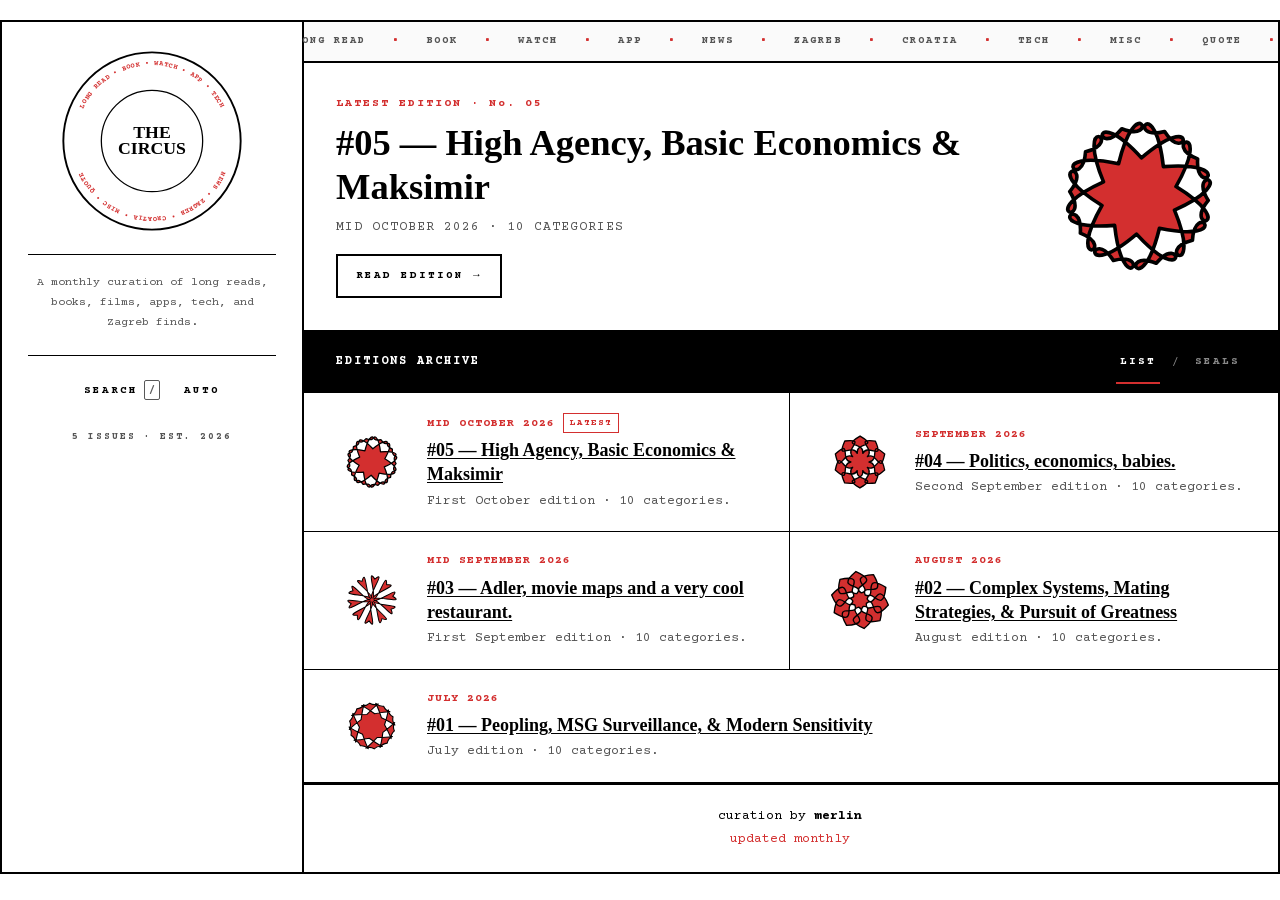
==== commit b321bb17: "Added desktop layout" ====
--- a/index.html
+++ b/index.html
@@ -24,8 +24,8 @@
     <title>THE CIRCUS — editions archive</title>
     <meta name="description" content="The Circus is a monthly curation of long reads, books, films, apps, tech, and Zagreb finds — intentional picks in a sea of noise.">
     <link rel="icon" type="image/svg+xml" href="assets/favicon.svg">
-    <link rel="stylesheet" href="assets/styles.css?v=20261020c">
-    <script src="assets/site.js?v=20261020c" defer></script>
+    <link rel="stylesheet" href="assets/styles.css?v=20261020f">
+    <script src="assets/site.js?v=20261020f" defer></script>
 
     <meta property="og:type" content="website">
     <meta property="og:site_name" content="The Circus">
@@ -40,15 +40,17 @@
     <a class="skip-link" href="#main">Skip to content</a>
 
     <svg class="seal-sprite" aria-hidden="true" focusable="false" xmlns="http://www.w3.org/2000/svg">
-    <symbol id="seal-october" viewBox="0 0 1000 1000"><g transform="translate(500, 500) rotate(111.654)"><g transform="scale(1.38)"><g transform="rotate(0) scale(1)"><path d="M 230 0 C 150.2375412639114 -109.78360613668035, 343.6943903046455 -79.68565559639953, 120.30864931133694 39.09064978843085 C 231.21654944897355 266.4855435021201, 57.01553944498556 177.12421416394915, 186.07390870623792 135.1906080272688 C 186.0739087062379 -0.50939197273118, 324.8926558066152 137.55144433132742, 74.35483441499785 102.34064978843087 C 30.421845465264425 351.49701130051955, -57.98446055501441 176.80939261120494, 71.07390870623792 218.7429987478853 C 150.8363674423265 108.95939261120493, 181.99296948567877 302.24856772612634, 7.745891004607009e-15 126.50000000000001 C -181.9929694856788 302.24856772612634, -150.8363674423265 108.95939261120498, -71.07390870623789 218.74299874788534 C 57.98446055501444 176.80939261120494, -30.42184546526444 351.49701130051955, -74.35483441499784 102.34064978843087 C -324.89265580661515 137.5514443313274, -186.0739087062379 -0.5093919727311516, -186.0739087062379 135.19060802726884 C -57.015539444985535 177.12421416394915, -231.21654944897358 266.48554350212015, -120.30864931133694 39.090649788430866 C -343.6943903046455 -79.68565559639954, -150.2375412639114 -109.78360613668033, -230 2.8166876380389125e-14 C -150.23754126391137 109.78360613668036, -343.6943903046455 79.68565559639961, -120.30864931133695 -39.09064978843084 C -231.21654944897364 -266.4855435021201, -57.01553944498559 -177.12421416394918, -186.07390870623792 -135.1906080272688 C -186.0739087062379 0.50939197273118, -324.8926558066152 -137.55144433132733, -74.35483441499787 -102.34064978843085 C -30.42184546526458 -351.49701130051955, 57.98446055501438 -176.80939261120494, -71.07390870623794 -218.7429987478853 C -150.8363674423265 -108.95939261120492, -181.99296948567886 -302.2485677261263, -2.323767301382103e-14 -126.50000000000001 C 181.99296948567866 -302.2485677261264, 150.83636744232646 -108.95939261120498, 71.07390870623786 -218.74299874788534 C -57.98446055501444 -176.80939261120494, 30.42184546526446 -351.49701130051955, 74.35483441499784 -102.34064978843088 C 324.89265580661515 -137.55144433132756, 186.0739087062379 0.5093919727311231, 186.0739087062379 -135.19060802726887 C 57.015539444985535 -177.12421416394918, 231.21654944897352 -266.4855435021202, 120.30864931133694 -39.09064978843089 C 343.69439030464554 79.68565559639939, 150.2375412639114 109.78360613668035, 230 0 Z"/></g></g></g></symbol>
-    <symbol id="seal-september-2" viewBox="0 0 1000 1000"><g transform="translate(500, 500) rotate(198.162)"><g transform="scale(1.83)"><g transform="rotate(0) scale(1)"><path d="M 230 0 C 128.7999999999999 -175.28354172597034, 179.92163440504103 41.24673481364343, 76.56004956175985 24.875868047183264 C 169.80388231807257 72.38597384492684, 1.1723080793754832 217.51410458581077, 186.07390870623792 135.1906080272688 C 207.23046967161088 -66.10062359526972, 121.3154374607163 139.12459269835546, 47.316712809544086 65.12586804718327 C 94.82681860728766 158.36970080349596, -126.90316568228437 176.6616725263708, 71.07390870623792 218.7429987478853 C 206.50594343327074 68.33048607126065, 16.37086676646017 183.86158484328118, 4.929203366568097e-15 80.5 C -16.37086676646013 183.86158484328118, -206.5059434332708 68.33048607126074, -71.07390870623789 218.74299874788534 C 126.90316568228437 176.66167252637075, -94.82681860728765 158.36970080349596, -47.31671280954408 65.12586804718327 C -121.31543746071628 139.12459269835549, -207.23046967161096 -66.1006235952697, -186.0739087062379 135.19060802726884 C -1.1723080793754264 217.51410458581068, -169.80388231807257 72.38597384492687, -76.56004956175985 24.875868047183275 C -179.921634405041 41.24673481364344, -128.8 -175.28354172597037, -230 2.8166876380389125e-14 C -128.7999999999999 175.28354172597037, -179.92163440504106 -41.2467348136434, -76.56004956175987 -24.875868047183257 C -169.80388231807257 -72.38597384492682, -1.1723080793754832 -217.51410458581077, -186.07390870623792 -135.1906080272688 C -207.23046967161085 66.10062359526972, -121.31543746071631 -139.12459269835546, -47.31671280954409 -65.12586804718326 C -94.82681860728769 -158.36970080349596, 126.90316568228434 -176.66167252637084, -71.07390870623794 -218.7429987478853 C -206.5059434332709 -68.33048607126076, -16.370866766460193 -183.86158484328115, -1.4787610099704288e-14 -80.5 C 16.370866766460125 -183.86158484328118, 206.50594343327077 -68.33048607126074, 71.07390870623786 -218.74299874788534 C -126.90316568228442 -176.6616725263709, 94.82681860728763 -158.36970080349596, 47.31671280954407 -65.12586804718327 C 121.31543746071625 -139.1245926983555, 207.230469671611 66.10062359526967, 186.0739087062379 -135.19060802726887 C 1.1723080793754832 -217.51410458581086, 169.80388231807257 -72.38597384492688, 76.56004956175985 -24.87586804718329 C 179.921634405041 -41.24673481364348, 128.7999999999999 175.28354172597034, 230 0 Z"/></g></g></g></symbol>
-    <symbol id="seal-september-1" viewBox="0 0 1000 1000"><g transform="translate(500, 500) rotate(61.866)"><g transform="scale(1.2)"><g transform="rotate(0) scale(1)"><path d="M 250 0 C 389.33965477701145 -125.4619886922859, 51.73605808091618 49.17730348712577, 23.776412907378838 7.7254248593736845 C 70.76104394667425 -9.375582306909752, 241.23769062206676 330.3489882107068, 202.25424859373686 146.9463130731183 C 388.7271039752881 127.34722621043328, 12.949656472186781 70.19496621032847, 14.694631307311829 20.225424859373685 C 62.757716104227775 34.00729265022364, 0.9911280170243373 409.0539023817761, 77.25424859373686 237.76412907378838 C 239.6340118033191 331.51412907378835, -30.783073766282914 64.4005376803361, 1.5308084989341915e-15 25 C 30.78307376628292 64.4005376803361, -239.6340118033191 331.51412907378835, -77.25424859373683 237.7641290737884 C -0.9911280170242946 409.0539023817761, -62.757716104227754 34.00729265022367, -14.694631307311825 20.225424859373685 C -12.949656472186781 70.19496621032847, -388.72710397528806 127.34722621043323, -202.25424859373683 146.94631307311832 C -241.23769062206654 330.3489882107069, -70.76104394667426 -9.37558230690972, -23.776412907378838 7.725424859373688 C -51.736058080916195 49.17730348712576, -389.3396547770114 -125.46198869228593, -250 3.061616997868383e-14 C -389.33965477701133 125.46198869228607, -51.7360580809162 -49.177303487125755, -23.77641290737884 -7.725424859373682 C -70.76104394667426 9.375582306909742, -241.23769062206668 -330.3489882107068, -202.25424859373686 -146.94631307311826 C -388.7271039752881 -127.34722621043306, -12.949656472186811 -70.19496621032846, -14.69463130731183 -20.225424859373682 C -62.75771610422777 -34.007292650223654, -0.9911280170243231 -409.053902381776, -77.25424859373689 -237.76412907378838 C -239.63401180331923 -331.51412907378824, 30.78307376628289 -64.40053768033611, -4.592425496802574e-15 -25 C -30.783073766282907 -64.4005376803361, 239.63401180331905 -331.5141290737884, 77.2542485937368 -237.7641290737884 C 0.9911280170240815 -409.05390238177597, 62.757716104227754 -34.007292650223675, 14.694631307311823 -20.22542485937369 C 12.949656472186785 -70.19496621032847, 388.72710397528806 -127.34722621043332, 202.25424859373683 -146.94631307311835 C 241.2376906220665 -330.3489882107069, 70.76104394667426 9.375582306909713, 23.776412907378838 -7.725424859373692 C 51.73605808091619 -49.17730348712577, 389.33965477701145 125.4619886922859, 250 0 Z"/></g></g></g></symbol>
-    <symbol id="seal-august" viewBox="0 0 1000 1000"><g transform="translate(500, 500) rotate(261.86400000000003)"><g transform="scale(1.2)"><g transform="rotate(0) scale(1)"><path d="M 250 0 C 113.54578945994976 218.37238476027972, 141.4484108922605 -75.02513537941229, 59.441032268447096 19.31356214843421 C 70.33550011190437 143.8378994099024, 220.21654058284918 -109.92642986878644, 202.25424859373686 146.9463130731183 C -36.49559395721087 243.4075108777157, 158.53283636643397 22.44468035545108, 36.73657826827957 50.563562148434215 C -27.643181095477217 157.70947473619827, 242.77205808802077 40.50768497065155, 77.25424859373686 237.76412907378838 C -172.59690092233222 175.469240956874, 115.06310668155504 111.34139106115921, 3.827021247335479e-15 62.5 C -115.06310668155504 111.34139106115921, 172.59690092233225 175.469240956874, -77.25424859373683 237.7641290737884 C -242.77205808802074 40.50768497065161, 27.643181095477225 157.70947473619825, -36.736578268279565 50.563562148434215 C -158.53283636643397 22.444680355451094, 36.4955939572109 243.4075108777157, -202.25424859373683 146.94631307311832 C -220.21654058284918 -109.92642986878641, -70.33550011190435 143.8378994099024, -59.441032268447096 19.31356214843422 C -141.4484108922605 -75.02513537941229, -113.54578945994973 218.37238476027972, -250 3.061616997868383e-14 C -113.54578945994979 -218.37238476027972, -141.44841089226048 75.02513537941232, -59.4410322684471 -19.313562148434205 C -70.33550011190438 -143.8378994099024, -220.21654058284912 109.92642986878647, -202.25424859373686 -146.94631307311826 C 36.49559395721087 -243.4075108777157, -158.53283636643397 -22.44468035545106, -36.73657826827958 -50.56356214843421 C 27.643181095477196 -157.70947473619825, -242.77205808802077 -40.50768497065155, -77.25424859373689 -237.76412907378838 C 172.59690092233222 -175.46924095687405, -115.06310668155506 -111.34139106115919, -1.1481063742006436e-14 -62.5 C 115.06310668155501 -111.34139106115924, -172.59690092233228 -175.46924095687396, 77.2542485937368 -237.7641290737884 C 242.77205808802074 -40.50768497065164, -27.643181095477246 -157.70947473619825, 36.73657826827956 -50.56356214843422 C 158.53283636643397 -22.44468035545112, -36.49559395721093 -243.4075108777157, 202.25424859373683 -146.94631307311835 C 220.2165405828492 109.92642986878639, 70.33550011190434 -143.83789940990243, 59.441032268447096 -19.31356214843423 C 141.4484108922605 75.02513537941226, 113.54578945994976 -218.37238476027972, 250 0 Z"/></g></g></g></symbol>
-    <symbol id="seal-july" viewBox="0 0 1000 1000"><g transform="translate(500, 500) rotate(228.438)"><g transform="scale(1.2)"><g transform="rotate(0) scale(1)"><path d="M 250 0 C 183.8003474532747 -87.84990610520221, 311.1865039629731 -165.05529783470703, 130.7702709905836 42.48983672655527 C 154.7381002461896 316.4433787017853, 97.06072543780296 179.10720059261934, 202.25424859373686 146.9463130731183 C 200.33448388563568 36.963066605915245, 348.7722400061548 49.37829678199237, 80.82047219021506 111.23983672655527 C -60.81499841004985 346.96084441963615, -26.752794722187986 201.95163208350115, 77.25424859373686 237.76412907378838 C 140.34765659235194 147.65740420199927, 253.1388346994211 244.95106033455028, 8.419446744138054e-15 137.5 C -253.1388346994211 244.95106033455028, -140.3476565923519 147.65740420199933, -77.25424859373683 237.7641290737884 C 26.752794722188014 201.95163208350118, 60.81499841004987 346.96084441963615, -80.82047219021504 111.23983672655527 C -348.7722400061548 49.3782967819924, -200.33448388563565 36.96306660591527, -202.25424859373683 146.94631307311832 C -97.06072543780292 179.10720059261934, -154.73810024618956 316.4433787017853, -130.7702709905836 42.48983672655528 C -311.1865039629731 -165.055297834707, -183.8003474532747 -87.84990610520218, -250 3.061616997868383e-14 C -183.8003474532747 87.84990610520224, -311.1865039629731 165.05529783470706, -130.77027099058364 -42.489836726555254 C -154.73810024618967 -316.4433787017853, -97.06072543780294 -179.1072005926193, -202.25424859373686 -146.94631307311826 C -200.33448388563565 -36.963066605915216, -348.77224000615473 -49.378296781992326, -80.82047219021507 -111.23983672655525 C 60.81499841004981 -346.96084441963615, 26.752794722187957 -201.95163208350115, -77.25424859373689 -237.76412907378838 C -140.34765659235188 -147.6574042019992, -253.13883469942112 -244.95106033455022, -2.525834023241416e-14 -137.5 C 253.13883469942104 -244.95106033455033, 140.34765659235188 -147.65740420199933, 77.2542485937368 -237.7641290737884 C -26.752794722188014 -201.95163208350107, -60.81499841004994 -346.96084441963615, 80.82047219021503 -111.2398367265553 C 348.77224000615473 -49.37829678199247, 200.33448388563565 -36.9630666059153, 202.25424859373683 -146.94631307311835 C 97.0607254378029 -179.10720059261928, 154.73810024618953 -316.4433787017854, 130.7702709905836 -42.4898367265553 C 311.1865039629731 165.05529783470698, 183.8003474532747 87.84990610520221, 250 0 Z"/></g></g></g></symbol>
+    <symbol id="seal-october" viewBox="0 0 1000 1000"><g transform="translate(500 500) scale(1.15105) translate(-500 -500)"><g transform="translate(500, 500) rotate(111.654)"><g transform="scale(1.38)"><g transform="rotate(0) scale(1)"><path d="M 230 0 C 150.2375412639114 -109.78360613668035, 343.6943903046455 -79.68565559639953, 120.30864931133694 39.09064978843085 C 231.21654944897355 266.4855435021201, 57.01553944498556 177.12421416394915, 186.07390870623792 135.1906080272688 C 186.0739087062379 -0.50939197273118, 324.8926558066152 137.55144433132742, 74.35483441499785 102.34064978843087 C 30.421845465264425 351.49701130051955, -57.98446055501441 176.80939261120494, 71.07390870623792 218.7429987478853 C 150.8363674423265 108.95939261120493, 181.99296948567877 302.24856772612634, 7.745891004607009e-15 126.50000000000001 C -181.9929694856788 302.24856772612634, -150.8363674423265 108.95939261120498, -71.07390870623789 218.74299874788534 C 57.98446055501444 176.80939261120494, -30.42184546526444 351.49701130051955, -74.35483441499784 102.34064978843087 C -324.89265580661515 137.5514443313274, -186.0739087062379 -0.5093919727311516, -186.0739087062379 135.19060802726884 C -57.015539444985535 177.12421416394915, -231.21654944897358 266.48554350212015, -120.30864931133694 39.090649788430866 C -343.6943903046455 -79.68565559639954, -150.2375412639114 -109.78360613668033, -230 2.8166876380389125e-14 C -150.23754126391137 109.78360613668036, -343.6943903046455 79.68565559639961, -120.30864931133695 -39.09064978843084 C -231.21654944897364 -266.4855435021201, -57.01553944498559 -177.12421416394918, -186.07390870623792 -135.1906080272688 C -186.0739087062379 0.50939197273118, -324.8926558066152 -137.55144433132733, -74.35483441499787 -102.34064978843085 C -30.42184546526458 -351.49701130051955, 57.98446055501438 -176.80939261120494, -71.07390870623794 -218.7429987478853 C -150.8363674423265 -108.95939261120492, -181.99296948567886 -302.2485677261263, -2.323767301382103e-14 -126.50000000000001 C 181.99296948567866 -302.2485677261264, 150.83636744232646 -108.95939261120498, 71.07390870623786 -218.74299874788534 C -57.98446055501444 -176.80939261120494, 30.42184546526446 -351.49701130051955, 74.35483441499784 -102.34064978843088 C 324.89265580661515 -137.55144433132756, 186.0739087062379 0.5093919727311231, 186.0739087062379 -135.19060802726887 C 57.015539444985535 -177.12421416394918, 231.21654944897352 -266.4855435021202, 120.30864931133694 -39.09064978843089 C 343.69439030464554 79.68565559639939, 150.2375412639114 109.78360613668035, 230 0 Z"/></g></g></g></g></symbol>
+    <symbol id="seal-september-2" viewBox="0 0 1000 1000"><g transform="translate(500 500) scale(0.93387) translate(-500 -500)"><g transform="translate(500, 500) rotate(198.162)"><g transform="scale(1.83)"><g transform="rotate(0) scale(1)"><path d="M 230 0 C 128.7999999999999 -175.28354172597034, 179.92163440504103 41.24673481364343, 76.56004956175985 24.875868047183264 C 169.80388231807257 72.38597384492684, 1.1723080793754832 217.51410458581077, 186.07390870623792 135.1906080272688 C 207.23046967161088 -66.10062359526972, 121.3154374607163 139.12459269835546, 47.316712809544086 65.12586804718327 C 94.82681860728766 158.36970080349596, -126.90316568228437 176.6616725263708, 71.07390870623792 218.7429987478853 C 206.50594343327074 68.33048607126065, 16.37086676646017 183.86158484328118, 4.929203366568097e-15 80.5 C -16.37086676646013 183.86158484328118, -206.5059434332708 68.33048607126074, -71.07390870623789 218.74299874788534 C 126.90316568228437 176.66167252637075, -94.82681860728765 158.36970080349596, -47.31671280954408 65.12586804718327 C -121.31543746071628 139.12459269835549, -207.23046967161096 -66.1006235952697, -186.0739087062379 135.19060802726884 C -1.1723080793754264 217.51410458581068, -169.80388231807257 72.38597384492687, -76.56004956175985 24.875868047183275 C -179.921634405041 41.24673481364344, -128.8 -175.28354172597037, -230 2.8166876380389125e-14 C -128.7999999999999 175.28354172597037, -179.92163440504106 -41.2467348136434, -76.56004956175987 -24.875868047183257 C -169.80388231807257 -72.38597384492682, -1.1723080793754832 -217.51410458581077, -186.07390870623792 -135.1906080272688 C -207.23046967161085 66.10062359526972, -121.31543746071631 -139.12459269835546, -47.31671280954409 -65.12586804718326 C -94.82681860728769 -158.36970080349596, 126.90316568228434 -176.66167252637084, -71.07390870623794 -218.7429987478853 C -206.5059434332709 -68.33048607126076, -16.370866766460193 -183.86158484328115, -1.4787610099704288e-14 -80.5 C 16.370866766460125 -183.86158484328118, 206.50594343327077 -68.33048607126074, 71.07390870623786 -218.74299874788534 C -126.90316568228442 -176.6616725263709, 94.82681860728763 -158.36970080349596, 47.31671280954407 -65.12586804718327 C 121.31543746071625 -139.1245926983555, 207.230469671611 66.10062359526967, 186.0739087062379 -135.19060802726887 C 1.1723080793754832 -217.51410458581086, 169.80388231807257 -72.38597384492688, 76.56004956175985 -24.87586804718329 C 179.921634405041 -41.24673481364348, 128.7999999999999 175.28354172597034, 230 0 Z"/></g></g></g></g></symbol>
+    <symbol id="seal-september-1" viewBox="0 0 1000 1000"><g transform="translate(500 500) scale(1.06533) translate(-500 -500)"><g transform="translate(500, 500) rotate(61.866)"><g transform="scale(1.2)"><g transform="rotate(0) scale(1)"><path d="M 250 0 C 389.33965477701145 -125.4619886922859, 51.73605808091618 49.17730348712577, 23.776412907378838 7.7254248593736845 C 70.76104394667425 -9.375582306909752, 241.23769062206676 330.3489882107068, 202.25424859373686 146.9463130731183 C 388.7271039752881 127.34722621043328, 12.949656472186781 70.19496621032847, 14.694631307311829 20.225424859373685 C 62.757716104227775 34.00729265022364, 0.9911280170243373 409.0539023817761, 77.25424859373686 237.76412907378838 C 239.6340118033191 331.51412907378835, -30.783073766282914 64.4005376803361, 1.5308084989341915e-15 25 C 30.78307376628292 64.4005376803361, -239.6340118033191 331.51412907378835, -77.25424859373683 237.7641290737884 C -0.9911280170242946 409.0539023817761, -62.757716104227754 34.00729265022367, -14.694631307311825 20.225424859373685 C -12.949656472186781 70.19496621032847, -388.72710397528806 127.34722621043323, -202.25424859373683 146.94631307311832 C -241.23769062206654 330.3489882107069, -70.76104394667426 -9.37558230690972, -23.776412907378838 7.725424859373688 C -51.736058080916195 49.17730348712576, -389.3396547770114 -125.46198869228593, -250 3.061616997868383e-14 C -389.33965477701133 125.46198869228607, -51.7360580809162 -49.177303487125755, -23.77641290737884 -7.725424859373682 C -70.76104394667426 9.375582306909742, -241.23769062206668 -330.3489882107068, -202.25424859373686 -146.94631307311826 C -388.7271039752881 -127.34722621043306, -12.949656472186811 -70.19496621032846, -14.69463130731183 -20.225424859373682 C -62.75771610422777 -34.007292650223654, -0.9911280170243231 -409.053902381776, -77.25424859373689 -237.76412907378838 C -239.63401180331923 -331.51412907378824, 30.78307376628289 -64.40053768033611, -4.592425496802574e-15 -25 C -30.783073766282907 -64.4005376803361, 239.63401180331905 -331.5141290737884, 77.2542485937368 -237.7641290737884 C 0.9911280170240815 -409.05390238177597, 62.757716104227754 -34.007292650223675, 14.694631307311823 -20.22542485937369 C 12.949656472186785 -70.19496621032847, 388.72710397528806 -127.34722621043332, 202.25424859373683 -146.94631307311835 C 241.2376906220665 -330.3489882107069, 70.76104394667426 9.375582306909713, 23.776412907378838 -7.725424859373692 C 51.73605808091619 -49.17730348712577, 389.33965477701145 125.4619886922859, 250 0 Z"/></g></g></g></g></symbol>
+    <symbol id="seal-august" viewBox="0 0 1000 1000"><g transform="translate(500 500) scale(1.45250) translate(-500 -500)"><g transform="translate(500, 500) rotate(261.86400000000003)"><g transform="scale(1.2)"><g transform="rotate(0) scale(1)"><path d="M 250 0 C 113.54578945994976 218.37238476027972, 141.4484108922605 -75.02513537941229, 59.441032268447096 19.31356214843421 C 70.33550011190437 143.8378994099024, 220.21654058284918 -109.92642986878644, 202.25424859373686 146.9463130731183 C -36.49559395721087 243.4075108777157, 158.53283636643397 22.44468035545108, 36.73657826827957 50.563562148434215 C -27.643181095477217 157.70947473619827, 242.77205808802077 40.50768497065155, 77.25424859373686 237.76412907378838 C -172.59690092233222 175.469240956874, 115.06310668155504 111.34139106115921, 3.827021247335479e-15 62.5 C -115.06310668155504 111.34139106115921, 172.59690092233225 175.469240956874, -77.25424859373683 237.7641290737884 C -242.77205808802074 40.50768497065161, 27.643181095477225 157.70947473619825, -36.736578268279565 50.563562148434215 C -158.53283636643397 22.444680355451094, 36.4955939572109 243.4075108777157, -202.25424859373683 146.94631307311832 C -220.21654058284918 -109.92642986878641, -70.33550011190435 143.8378994099024, -59.441032268447096 19.31356214843422 C -141.4484108922605 -75.02513537941229, -113.54578945994973 218.37238476027972, -250 3.061616997868383e-14 C -113.54578945994979 -218.37238476027972, -141.44841089226048 75.02513537941232, -59.4410322684471 -19.313562148434205 C -70.33550011190438 -143.8378994099024, -220.21654058284912 109.92642986878647, -202.25424859373686 -146.94631307311826 C 36.49559395721087 -243.4075108777157, -158.53283636643397 -22.44468035545106, -36.73657826827958 -50.56356214843421 C 27.643181095477196 -157.70947473619825, -242.77205808802077 -40.50768497065155, -77.25424859373689 -237.76412907378838 C 172.59690092233222 -175.46924095687405, -115.06310668155506 -111.34139106115919, -1.1481063742006436e-14 -62.5 C 115.06310668155501 -111.34139106115924, -172.59690092233228 -175.46924095687396, 77.2542485937368 -237.7641290737884 C 242.77205808802074 -40.50768497065164, -27.643181095477246 -157.70947473619825, 36.73657826827956 -50.56356214843422 C 158.53283636643397 -22.44468035545112, -36.49559395721093 -243.4075108777157, 202.25424859373683 -146.94631307311835 C 220.2165405828492 109.92642986878639, 70.33550011190434 -143.83789940990243, 59.441032268447096 -19.31356214843423 C 141.4484108922605 75.02513537941226, 113.54578945994976 -218.37238476027972, 250 0 Z"/></g></g></g></g></symbol>
+    <symbol id="seal-july" viewBox="0 0 1000 1000"><g transform="translate(500 500) scale(1.15785) translate(-500 -500)"><g transform="translate(500, 500) rotate(228.438)"><g transform="scale(1.2)"><g transform="rotate(0) scale(1)"><path d="M 250 0 C 183.8003474532747 -87.84990610520221, 311.1865039629731 -165.05529783470703, 130.7702709905836 42.48983672655527 C 154.7381002461896 316.4433787017853, 97.06072543780296 179.10720059261934, 202.25424859373686 146.9463130731183 C 200.33448388563568 36.963066605915245, 348.7722400061548 49.37829678199237, 80.82047219021506 111.23983672655527 C -60.81499841004985 346.96084441963615, -26.752794722187986 201.95163208350115, 77.25424859373686 237.76412907378838 C 140.34765659235194 147.65740420199927, 253.1388346994211 244.95106033455028, 8.419446744138054e-15 137.5 C -253.1388346994211 244.95106033455028, -140.3476565923519 147.65740420199933, -77.25424859373683 237.7641290737884 C 26.752794722188014 201.95163208350118, 60.81499841004987 346.96084441963615, -80.82047219021504 111.23983672655527 C -348.7722400061548 49.3782967819924, -200.33448388563565 36.96306660591527, -202.25424859373683 146.94631307311832 C -97.06072543780292 179.10720059261934, -154.73810024618956 316.4433787017853, -130.7702709905836 42.48983672655528 C -311.1865039629731 -165.055297834707, -183.8003474532747 -87.84990610520218, -250 3.061616997868383e-14 C -183.8003474532747 87.84990610520224, -311.1865039629731 165.05529783470706, -130.77027099058364 -42.489836726555254 C -154.73810024618967 -316.4433787017853, -97.06072543780294 -179.1072005926193, -202.25424859373686 -146.94631307311826 C -200.33448388563565 -36.963066605915216, -348.77224000615473 -49.378296781992326, -80.82047219021507 -111.23983672655525 C 60.81499841004981 -346.96084441963615, 26.752794722187957 -201.95163208350115, -77.25424859373689 -237.76412907378838 C -140.34765659235188 -147.6574042019992, -253.13883469942112 -244.95106033455022, -2.525834023241416e-14 -137.5 C 253.13883469942104 -244.95106033455033, 140.34765659235188 -147.65740420199933, 77.2542485937368 -237.7641290737884 C -26.752794722188014 -201.95163208350107, -60.81499841004994 -346.96084441963615, 80.82047219021503 -111.2398367265553 C 348.77224000615473 -49.37829678199247, 200.33448388563565 -36.9630666059153, 202.25424859373683 -146.94631307311835 C 97.0607254378029 -179.10720059261928, 154.73810024618953 -316.4433787017854, 130.7702709905836 -42.4898367265553 C 311.1865039629731 165.05529783470698, 183.8003474532747 87.84990610520221, 250 0 Z"/></g></g></g></g></symbol>
 </svg>
 
     <div class="page">
         <div class="container">
+            <div class="shell">
+                <aside class="rail">
 
             <header class="masthead">
                 <svg class="masthead-svg" width="220" height="220" viewBox="0 0 300 300" xmlns="http://www.w3.org/2000/svg" aria-hidden="true" focusable="false">
@@ -81,6 +83,16 @@
                     </g>
                 </svg>
             </header>
+
+                <p class="rail-desc">A monthly curation of long reads, books, films, apps, tech, and Zagreb finds.</p>
+                    <div class="rail-foot">
+                        <button type="button" class="bar-btn" data-search-open aria-haspopup="dialog">SEARCH <kbd>/</kbd></button>
+                        <button type="button" class="bar-btn" data-theme-toggle aria-label="Colour theme: auto">AUTO</button>
+                    </div>
+                <p class="rail-colophon">5 ISSUES · EST. 2026</p>
+                </aside>
+
+                <div class="content">
 
             <h1 class="visually-hidden">The Circus — editions archive</h1>
 
@@ -113,13 +125,11 @@
             <div class="archive-bar">
                 <h2>EDITIONS ARCHIVE</h2>
                 <div class="archive-tools">
-                    <button type="button" class="bar-btn" data-search-open aria-haspopup="dialog">SEARCH <kbd>/</kbd></button>
                     <div class="view-toggle" role="group" aria-label="Archive view">
                         <button type="button" id="btn-list" class="view-toggle-btn" aria-pressed="true" aria-controls="list-view">LIST</button>
                         <span class="view-toggle-divider" aria-hidden="true">/</span>
                         <button type="button" id="btn-seal" class="view-toggle-btn" aria-pressed="false" aria-controls="seal-view">SEALS</button>
                     </div>
-                    <button type="button" class="bar-btn" data-theme-toggle aria-label="Colour theme: auto">AUTO</button>
                 </div>
             </div>
 
@@ -261,6 +271,8 @@
                 </p>
             </footer>
 
+                </div>
+            </div>
         </div>
     </div>
 
--- a/assets/styles.css
+++ b/assets/styles.css
@@ -116,7 +116,8 @@
     --fs-hero: clamp(20px, 1.1rem + 0.7vw, 28px);
     --fs-seal-title: clamp(13px, 0.76rem + 0.2vw, 14.5px);
 
-    --container: 600px;
+    --container: 720px;
+    --rail: 300px;
 }
 
 /* ---------- 3. theme ---------- */
@@ -265,6 +266,119 @@
     border: 2px solid var(--container-border);
 }
 
+/* desktop shell: a sticky masthead rail beside the editorial column */
+.shell {
+    position: relative;
+    display: grid;
+    grid-template-columns: var(--rail) minmax(0, 1fr);
+    align-items: start;
+}
+
+.shell::before {
+    content: "";
+    position: absolute;
+    top: 0;
+    bottom: 0;
+    left: var(--rail);
+    width: 2px;
+    background-color: var(--rule);
+}
+
+.content {
+    min-width: 0;
+}
+
+.rail {
+    position: sticky;
+    top: 20px;
+    align-self: start;
+    padding: 0 26px 26px;
+    background-color: var(--panel);
+}
+
+.rail .masthead {
+    padding: 24px 0 18px;
+    border-bottom: 1px solid var(--rule);
+}
+
+.rail .masthead-svg {
+    width: 190px;
+    height: 190px;
+}
+
+.rail-desc {
+    margin: 18px 0 0;
+    color: var(--ink-soft);
+    font-size: 11.5px;
+    line-height: 1.75;
+    text-align: center;
+}
+
+.rail-back {
+    display: block;
+    margin: 18px 0 0;
+    padding: 10px 0;
+    border-top: 1px solid var(--rule);
+    color: var(--ink-strong);
+    font-size: 11px;
+    font-weight: bold;
+    letter-spacing: 1px;
+    text-align: center;
+    text-decoration: underline;
+    text-underline-offset: 2px;
+}
+
+.rail .edition-nav {
+    display: block;
+    margin: 0;
+    border-bottom: 0;
+}
+
+.rail .edition-nav-link {
+    padding: 12px 0;
+    border-top: 1px solid var(--rule);
+}
+
+.rail .edition-nav-link + .edition-nav-link {
+    border-left: 0;
+    text-align: left;
+}
+
+.rail .edition-nav-dir {
+    font-size: 9.5px;
+}
+
+.rail .edition-nav-title {
+    font-size: 13px;
+}
+
+.rail-foot {
+    display: flex;
+    flex-wrap: wrap;
+    justify-content: center;
+    gap: 4px 16px;
+    margin-top: 22px;
+    padding-top: 12px;
+    border-top: 1px solid var(--rule);
+}
+
+.rail .bar-btn {
+    color: var(--ink);
+}
+
+.rail .bar-btn:hover {
+    color: var(--accent);
+}
+
+.rail-colophon {
+    margin: 18px 0 0;
+    color: var(--ink-soft);
+    font-size: 9.5px;
+    font-weight: bold;
+    letter-spacing: 2px;
+    text-align: center;
+}
+
 /* ---------- 6. masthead ---------- */
 
 .masthead {
@@ -322,18 +436,7 @@
 }
 
 .masthead:hover .spinning-ring,
-.masthead:focus-within .wordmark {
-    transform-box: view-box;
-    transform-origin: 50% 50%;
-    transition: transform 0.5s cubic-bezier(0.2, 0.8, 0.2, 1);
-}
-
-.masthead:hover .wordmark,
-.masthead:focus-within .wordmark {
-    transform: rotate(-3deg);
-}
-
-.spinning-ring {
+.masthead:focus-within .spinning-ring {
     animation-play-state: paused;
 }
 
@@ -613,6 +716,10 @@
 
 /* ---------- 9. seal gallery ---------- */
 
+.seal-view[hidden] {
+    display: none;
+}
+
 .seal-view {
     position: relative;
     padding: 55px 30px 45px;
@@ -716,33 +823,6 @@
     letter-spacing: 2px;
 }
 
-.back-bar {
-    display: flex;
-    flex-wrap: wrap;
-    align-items: center;
-    justify-content: space-between;
-    gap: 8px 12px;
-    padding: 6px 30px;
-    border-bottom: 1px solid var(--rule);
-    background-color: var(--bar-soft);
-}
-
-.back-bar > a {
-    color: var(--ink-strong);
-    font-size: 11px;
-    font-weight: bold;
-    letter-spacing: 1px;
-    text-decoration: underline;
-}
-
-.back-bar .bar-btn {
-    color: var(--tool-idle);
-}
-
-.back-bar .bar-btn:hover {
-    color: var(--ink-strong);
-}
-
 .edition-nav {
     display: grid;
     grid-auto-flow: column;
@@ -795,7 +875,8 @@
 }
 
 .lede p {
-    margin: 0;
+    margin: 0 auto;
+    max-width: 62ch;
     color: var(--ink);
     font-size: var(--fs-lede);
     line-height: 1.8;
@@ -1010,6 +1091,188 @@
 
 /* ---------- 14. responsive ---------- */
 
+/* desktop: rail + wide editorial column */
+@media only screen and (min-width: 980px) {
+    .container {
+        max-width: 1280px;
+    }
+
+    .hero {
+        grid-template-columns: minmax(0, 1fr) 210px;
+        gap: 30px;
+        padding: 32px 34px;
+    }
+
+    .hero-seal {
+        width: 190px;
+        height: 190px;
+    }
+
+    .hero-title {
+        font-size: clamp(26px, 1.4rem + 1.1vw, 38px);
+    }
+
+    .archive-bar {
+        padding: 8px 34px;
+    }
+
+    .seal-view {
+        display: grid;
+        grid-template-columns: repeat(2, minmax(0, 1fr));
+        gap: 52px 26px;
+        padding: 48px 34px;
+    }
+
+    .seal-spine {
+        display: none;
+    }
+
+    .seal-item {
+        margin: 0;
+        max-width: none;
+    }
+
+    .seal-item .seal-svg {
+        width: 150px;
+        height: 150px;
+    }
+
+    .edition-mark {
+        display: flex;
+        align-items: center;
+        justify-content: center;
+        gap: 20px;
+        padding: 26px 34px;
+    }
+
+    .edition-mark .seal-svg {
+        width: 104px;
+        height: 104px;
+        margin: 0;
+    }
+
+    .edition-number {
+        margin: 0;
+        font-size: 11px;
+    }
+
+    .lede,
+    .site-footer {
+        padding-left: 34px;
+        padding-right: 34px;
+    }
+
+    /* left-to-right, alternating columns */
+    .sections {
+        display: grid;
+        grid-template-columns: repeat(2, minmax(0, 1fr));
+    }
+
+    .section {
+        padding: 24px 30px;
+    }
+
+    .section:nth-child(odd) {
+        border-right: 1px solid var(--rule);
+    }
+}
+
+/* wide desktop: two-up archive + three-up seal gallery */
+@media only screen and (min-width: 1200px) {
+    .edition-list {
+        display: grid;
+        grid-template-columns: repeat(2, minmax(0, 1fr));
+    }
+
+    .edition-list > li {
+        border-bottom: 1px solid var(--rule);
+    }
+
+    .edition-list > li:nth-child(odd) {
+        border-right: 1px solid var(--rule);
+    }
+
+    .edition-list > li:last-child:nth-child(odd) {
+        grid-column: 1 / -1;
+        border-right: 0;
+    }
+
+    .edition {
+        height: 100%;
+        border-bottom: 0;
+    }
+
+    .seal-view {
+        grid-template-columns: repeat(3, minmax(0, 1fr));
+    }
+}
+
+/* stacked: tablet and phone keep the original single column */
+@media only screen and (max-width: 979px) {
+    .shell {
+        display: block;
+    }
+
+    .shell::before {
+        display: none;
+    }
+
+    .rail {
+        position: static;
+        padding: 0;
+    }
+
+    .rail-desc,
+    .rail-colophon {
+        display: none;
+    }
+
+    .rail .masthead {
+        padding: 18px 20px 14px;
+        border-bottom: 2px solid var(--rule);
+    }
+
+    .rail .masthead-svg {
+        width: 190px;
+        height: 190px;
+    }
+
+    .rail-back {
+        margin: 0;
+        padding: 12px 20px;
+        border-top: 0;
+        border-bottom: 1px solid var(--rule);
+        background-color: var(--bar-soft);
+        text-align: left;
+    }
+
+    .rail .edition-nav {
+        display: grid;
+        grid-auto-flow: column;
+        grid-auto-columns: 1fr;
+        border-bottom: 2px solid var(--rule);
+    }
+
+    .rail .edition-nav-link {
+        padding: 14px 20px;
+        border-top: 0;
+    }
+
+    .rail .edition-nav-link + .edition-nav-link {
+        border-left: 1px solid var(--rule);
+        text-align: right;
+    }
+
+    .rail-foot {
+        justify-content: flex-end;
+        margin: 0;
+        padding: 2px 20px;
+        border-top: 0;
+        border-bottom: 2px solid var(--rule);
+        background-color: var(--bar-soft);
+    }
+}
+
 @media only screen and (max-width: 600px) {
     .container {
         border-left: none;
@@ -1028,7 +1291,6 @@
     .edition,
     .lede,
     .section,
-    .back-bar,
     .edition-mark,
     .site-footer,
     .archive-bar,
@@ -1039,7 +1301,6 @@
 
     .lede,
     .section,
-    .back-bar,
     .edition-mark,
     .site-footer,
     .edition {
@@ -1071,17 +1332,15 @@
 
 @media (prefers-reduced-motion: reduce) {
     .wordmark {
-    transform-box: view-box;
-    transform-origin: 50% 50%;
-    transition: transform 0.5s cubic-bezier(0.2, 0.8, 0.2, 1);
-}
-
-.masthead:hover .wordmark,
-.masthead:focus-within .wordmark {
-    transform: rotate(-3deg);
-}
-
-.spinning-ring {
+        transition: none;
+    }
+
+    .masthead:hover .wordmark,
+    .masthead:focus-within .wordmark {
+        transform: none;
+    }
+
+    .spinning-ring {
         animation: none;
     }
 
@@ -1115,10 +1374,17 @@
 @media print {
     .marquee,
     .archive-tools,
-    .back-bar,
     .skip-link,
     .search {
         display: none !important;
+    }
+
+    .rail {
+        display: none !important;
+    }
+
+    .shell {
+        display: block;
     }
 
     .container {
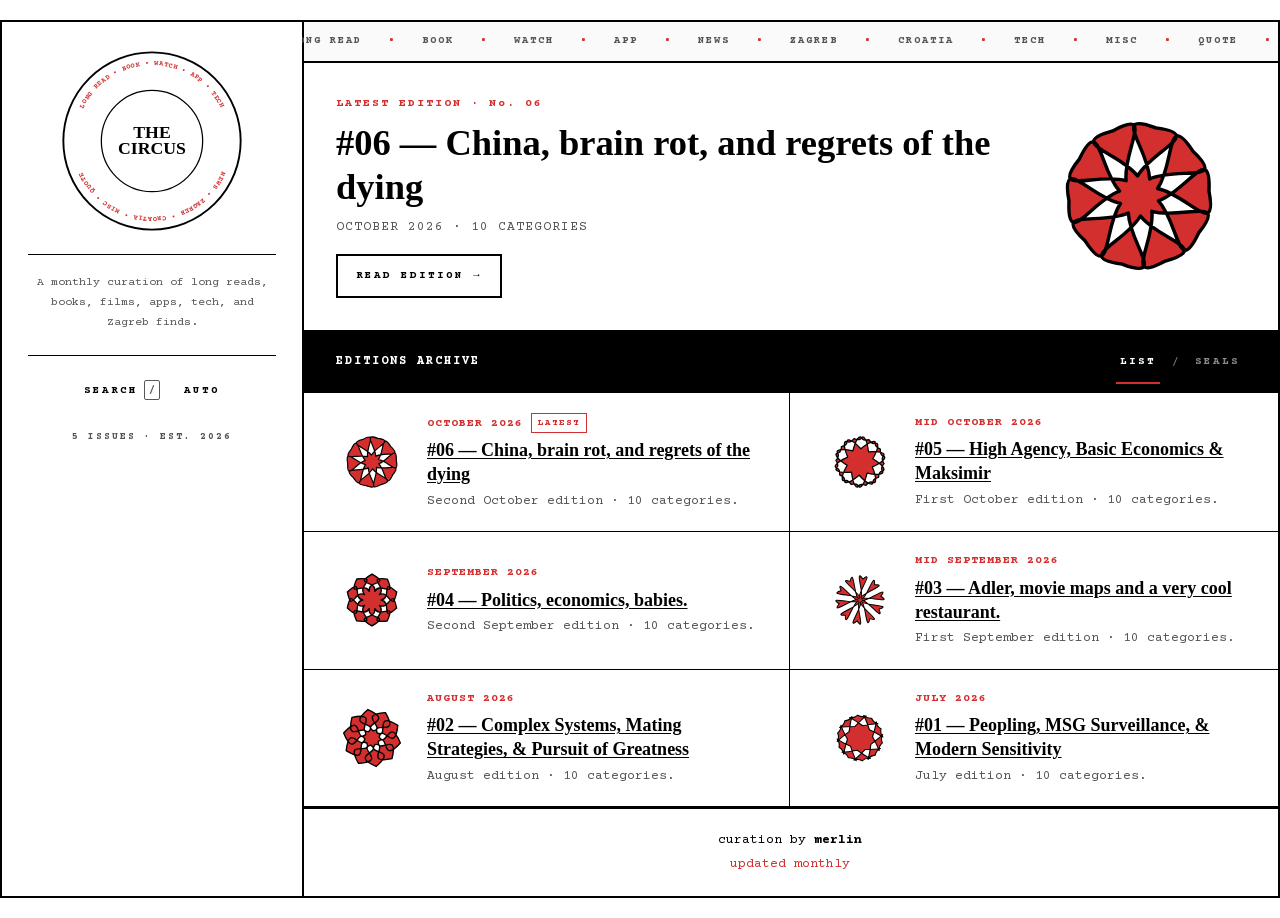
==== commit 2b61db4d: "Second october edition" ====
--- a/index.html
+++ b/index.html
@@ -24,8 +24,8 @@
     <title>THE CIRCUS — editions archive</title>
     <meta name="description" content="The Circus is a monthly curation of long reads, books, films, apps, tech, and Zagreb finds — intentional picks in a sea of noise.">
     <link rel="icon" type="image/svg+xml" href="assets/favicon.svg">
-    <link rel="stylesheet" href="assets/styles.css?v=20261020f">
-    <script src="assets/site.js?v=20261020f" defer></script>
+    <link rel="stylesheet" href="assets/styles.css?v=20261031a">
+    <script src="assets/site.js?v=20261031a" defer></script>
 
     <meta property="og:type" content="website">
     <meta property="og:site_name" content="The Circus">
@@ -40,6 +40,7 @@
     <a class="skip-link" href="#main">Skip to content</a>
 
     <svg class="seal-sprite" aria-hidden="true" focusable="false" xmlns="http://www.w3.org/2000/svg">
+    <symbol id="seal-october-2" viewBox="0 0 1000 1000"><g transform="translate(500 500) scale(1.15946) translate(-500 -500)"><g transform="translate(500, 500) rotate(140)"><g transform="scale(1.3)"><g transform="rotate(0) scale(1)"><path d="M 245 0 C 265 -170, 170.7100622697214 -7.620671877717633, 66.57395614066074 21.631189606246316 C 133.62802294472772 106.50611007770078, 114.46601061964064 293.2959809012465, 198.20916362186213 144.00738681165592 C 314.3129963990815 18.230202813764294, 142.58666002929255 94.1756039624432, 41.14496766047312 56.63118960624632 C 45.50462070429886 164.70983423753998, -79.79010426081501 304.56286586195677, 75.70916362186213 233.0088464923126 C 243.56911127953717 199.4970877744746, 60.00000000000001 160, 4.2862637970157365e-15 70 C -59.99999999999999 160, -243.56911127953717 199.49708777447466, -75.7091636218621 233.00884649231264 C 79.79010426081507 304.56286586195677, -45.50462070429883 164.70983423753998, -41.144967660473114 56.63118960624632 C -142.58666002929255 94.1756039624432, -314.3129963990815 18.23020281376435, -198.2091636218621 144.00738681165595 C -114.4660106196406 293.2959809012465, -133.62802294472772 106.50611007770081, -66.57395614066074 21.631189606246327 C -170.7100622697214 -7.620671877717605, -265 -169.99999999999997, -245 3.0003846579110155e-14 C -265 170.00000000000003, -170.71006226972142 7.620671877717655, -66.57395614066075 -21.63118960624631 C -133.62802294472775 -106.50611007770078, -114.46601061964066 -293.2959809012464, -198.20916362186213 -144.0073868116559 C -314.3129963990815 -18.230202813764265, -142.58666002929257 -94.17560396244318, -41.14496766047313 -56.631189606246316 C -45.50462070429888 -164.70983423753995, 79.790104260815 -304.56286586195677, -75.70916362186215 -233.0088464923126 C -243.5691112795372 -199.4970877744746, -60.00000000000003 -160, -1.2858791391047208e-14 -70 C 59.99999999999997 -160, 243.56911127953714 -199.4970877744747, 75.70916362186207 -233.00884649231264 C -79.7901042608151 -304.56286586195677, 45.504620704298816 -164.70983423754, 41.14496766047311 -56.63118960624633 C 142.58666002929252 -94.17560396244325, 314.3129963990815 -18.230202813764407, 198.2091636218621 -144.00738681165598 C 114.46601061964057 -293.2959809012465, 133.6280229447277 -106.50611007770084, 66.57395614066074 -21.631189606246338 C 170.71006226972142 7.620671877717584, 265.00000000000006 169.99999999999994, 245 -6.000769315822031e-14 Z"/></g></g></g></g></symbol>
     <symbol id="seal-october" viewBox="0 0 1000 1000"><g transform="translate(500 500) scale(1.15105) translate(-500 -500)"><g transform="translate(500, 500) rotate(111.654)"><g transform="scale(1.38)"><g transform="rotate(0) scale(1)"><path d="M 230 0 C 150.2375412639114 -109.78360613668035, 343.6943903046455 -79.68565559639953, 120.30864931133694 39.09064978843085 C 231.21654944897355 266.4855435021201, 57.01553944498556 177.12421416394915, 186.07390870623792 135.1906080272688 C 186.0739087062379 -0.50939197273118, 324.8926558066152 137.55144433132742, 74.35483441499785 102.34064978843087 C 30.421845465264425 351.49701130051955, -57.98446055501441 176.80939261120494, 71.07390870623792 218.7429987478853 C 150.8363674423265 108.95939261120493, 181.99296948567877 302.24856772612634, 7.745891004607009e-15 126.50000000000001 C -181.9929694856788 302.24856772612634, -150.8363674423265 108.95939261120498, -71.07390870623789 218.74299874788534 C 57.98446055501444 176.80939261120494, -30.42184546526444 351.49701130051955, -74.35483441499784 102.34064978843087 C -324.89265580661515 137.5514443313274, -186.0739087062379 -0.5093919727311516, -186.0739087062379 135.19060802726884 C -57.015539444985535 177.12421416394915, -231.21654944897358 266.48554350212015, -120.30864931133694 39.090649788430866 C -343.6943903046455 -79.68565559639954, -150.2375412639114 -109.78360613668033, -230 2.8166876380389125e-14 C -150.23754126391137 109.78360613668036, -343.6943903046455 79.68565559639961, -120.30864931133695 -39.09064978843084 C -231.21654944897364 -266.4855435021201, -57.01553944498559 -177.12421416394918, -186.07390870623792 -135.1906080272688 C -186.0739087062379 0.50939197273118, -324.8926558066152 -137.55144433132733, -74.35483441499787 -102.34064978843085 C -30.42184546526458 -351.49701130051955, 57.98446055501438 -176.80939261120494, -71.07390870623794 -218.7429987478853 C -150.8363674423265 -108.95939261120492, -181.99296948567886 -302.2485677261263, -2.323767301382103e-14 -126.50000000000001 C 181.99296948567866 -302.2485677261264, 150.83636744232646 -108.95939261120498, 71.07390870623786 -218.74299874788534 C -57.98446055501444 -176.80939261120494, 30.42184546526446 -351.49701130051955, 74.35483441499784 -102.34064978843088 C 324.89265580661515 -137.55144433132756, 186.0739087062379 0.5093919727311231, 186.0739087062379 -135.19060802726887 C 57.015539444985535 -177.12421416394918, 231.21654944897352 -266.4855435021202, 120.30864931133694 -39.09064978843089 C 343.69439030464554 79.68565559639939, 150.2375412639114 109.78360613668035, 230 0 Z"/></g></g></g></g></symbol>
     <symbol id="seal-september-2" viewBox="0 0 1000 1000"><g transform="translate(500 500) scale(0.93387) translate(-500 -500)"><g transform="translate(500, 500) rotate(198.162)"><g transform="scale(1.83)"><g transform="rotate(0) scale(1)"><path d="M 230 0 C 128.7999999999999 -175.28354172597034, 179.92163440504103 41.24673481364343, 76.56004956175985 24.875868047183264 C 169.80388231807257 72.38597384492684, 1.1723080793754832 217.51410458581077, 186.07390870623792 135.1906080272688 C 207.23046967161088 -66.10062359526972, 121.3154374607163 139.12459269835546, 47.316712809544086 65.12586804718327 C 94.82681860728766 158.36970080349596, -126.90316568228437 176.6616725263708, 71.07390870623792 218.7429987478853 C 206.50594343327074 68.33048607126065, 16.37086676646017 183.86158484328118, 4.929203366568097e-15 80.5 C -16.37086676646013 183.86158484328118, -206.5059434332708 68.33048607126074, -71.07390870623789 218.74299874788534 C 126.90316568228437 176.66167252637075, -94.82681860728765 158.36970080349596, -47.31671280954408 65.12586804718327 C -121.31543746071628 139.12459269835549, -207.23046967161096 -66.1006235952697, -186.0739087062379 135.19060802726884 C -1.1723080793754264 217.51410458581068, -169.80388231807257 72.38597384492687, -76.56004956175985 24.875868047183275 C -179.921634405041 41.24673481364344, -128.8 -175.28354172597037, -230 2.8166876380389125e-14 C -128.7999999999999 175.28354172597037, -179.92163440504106 -41.2467348136434, -76.56004956175987 -24.875868047183257 C -169.80388231807257 -72.38597384492682, -1.1723080793754832 -217.51410458581077, -186.07390870623792 -135.1906080272688 C -207.23046967161085 66.10062359526972, -121.31543746071631 -139.12459269835546, -47.31671280954409 -65.12586804718326 C -94.82681860728769 -158.36970080349596, 126.90316568228434 -176.66167252637084, -71.07390870623794 -218.7429987478853 C -206.5059434332709 -68.33048607126076, -16.370866766460193 -183.86158484328115, -1.4787610099704288e-14 -80.5 C 16.370866766460125 -183.86158484328118, 206.50594343327077 -68.33048607126074, 71.07390870623786 -218.74299874788534 C -126.90316568228442 -176.6616725263709, 94.82681860728763 -158.36970080349596, 47.31671280954407 -65.12586804718327 C 121.31543746071625 -139.1245926983555, 207.230469671611 66.10062359526967, 186.0739087062379 -135.19060802726887 C 1.1723080793754832 -217.51410458581086, 169.80388231807257 -72.38597384492688, 76.56004956175985 -24.87586804718329 C 179.921634405041 -41.24673481364348, 128.7999999999999 175.28354172597034, 230 0 Z"/></g></g></g></g></symbol>
     <symbol id="seal-september-1" viewBox="0 0 1000 1000"><g transform="translate(500 500) scale(1.06533) translate(-500 -500)"><g transform="translate(500, 500) rotate(61.866)"><g transform="scale(1.2)"><g transform="rotate(0) scale(1)"><path d="M 250 0 C 389.33965477701145 -125.4619886922859, 51.73605808091618 49.17730348712577, 23.776412907378838 7.7254248593736845 C 70.76104394667425 -9.375582306909752, 241.23769062206676 330.3489882107068, 202.25424859373686 146.9463130731183 C 388.7271039752881 127.34722621043328, 12.949656472186781 70.19496621032847, 14.694631307311829 20.225424859373685 C 62.757716104227775 34.00729265022364, 0.9911280170243373 409.0539023817761, 77.25424859373686 237.76412907378838 C 239.6340118033191 331.51412907378835, -30.783073766282914 64.4005376803361, 1.5308084989341915e-15 25 C 30.78307376628292 64.4005376803361, -239.6340118033191 331.51412907378835, -77.25424859373683 237.7641290737884 C -0.9911280170242946 409.0539023817761, -62.757716104227754 34.00729265022367, -14.694631307311825 20.225424859373685 C -12.949656472186781 70.19496621032847, -388.72710397528806 127.34722621043323, -202.25424859373683 146.94631307311832 C -241.23769062206654 330.3489882107069, -70.76104394667426 -9.37558230690972, -23.776412907378838 7.725424859373688 C -51.736058080916195 49.17730348712576, -389.3396547770114 -125.46198869228593, -250 3.061616997868383e-14 C -389.33965477701133 125.46198869228607, -51.7360580809162 -49.177303487125755, -23.77641290737884 -7.725424859373682 C -70.76104394667426 9.375582306909742, -241.23769062206668 -330.3489882107068, -202.25424859373686 -146.94631307311826 C -388.7271039752881 -127.34722621043306, -12.949656472186811 -70.19496621032846, -14.69463130731183 -20.225424859373682 C -62.75771610422777 -34.007292650223654, -0.9911280170243231 -409.053902381776, -77.25424859373689 -237.76412907378838 C -239.63401180331923 -331.51412907378824, 30.78307376628289 -64.40053768033611, -4.592425496802574e-15 -25 C -30.783073766282907 -64.4005376803361, 239.63401180331905 -331.5141290737884, 77.2542485937368 -237.7641290737884 C 0.9911280170240815 -409.05390238177597, 62.757716104227754 -34.007292650223675, 14.694631307311823 -20.22542485937369 C 12.949656472186785 -70.19496621032847, 388.72710397528806 -127.34722621043332, 202.25424859373683 -146.94631307311835 C 241.2376906220665 -330.3489882107069, 70.76104394667426 9.375582306909713, 23.776412907378838 -7.725424859373692 C 51.73605808091619 -49.17730348712577, 389.33965477701145 125.4619886922859, 250 0 Z"/></g></g></g></g></symbol>
@@ -110,15 +111,15 @@
 
             <section class="hero" aria-labelledby="latest-title">
                 <div class="hero-body">
-                    <p class="hero-eyebrow">LATEST EDITION · No. 05</p>
+                    <p class="hero-eyebrow">LATEST EDITION · No. 06</p>
                     <h2 class="hero-title" id="latest-title">
-                        <a href="editions/october-2026-1.html">#05 — High Agency, Basic Economics &amp; Maksimir</a>
+                        <a href="editions/october-2026-2.html">#06 — China, brain rot, and regrets of the dying</a>
                     </h2>
-                    <p class="hero-meta">MID OCTOBER 2026 · 10 CATEGORIES</p>
-                    <a class="btn" href="editions/october-2026-1.html">READ EDITION →</a>
+                    <p class="hero-meta">OCTOBER 2026 · 10 CATEGORIES</p>
+                    <a class="btn" href="editions/october-2026-2.html">READ EDITION →</a>
                 </div>
                 <svg class="hero-seal" viewBox="0 0 1000 1000" aria-hidden="true" focusable="false">
-                    <use href="#seal-october"></use>
+                    <use href="#seal-october-2"></use>
                 </svg>
             </section>
 
@@ -140,12 +141,25 @@
                     <ul class="edition-list">
 
                         <li>
+                            <a class="edition reveal" href="editions/october-2026-2.html">
+                                <svg class="edition-seal" viewBox="0 0 1000 1000" aria-hidden="true" focusable="false">
+                                    <use href="#seal-october-2"></use>
+                                </svg>
+                                <span class="edition-body">
+                                    <span class="edition-eyebrow">OCTOBER 2026<span class="badge">LATEST</span></span>
+                                    <span class="edition-title">#06 — China, brain rot, and regrets of the dying</span>
+                                    <span class="edition-meta">Second October edition · 10 categories.</span>
+                                </span>
+                            </a>
+                        </li>
+
+                        <li>
                             <a class="edition reveal" href="editions/october-2026-1.html">
                                 <svg class="edition-seal" viewBox="0 0 1000 1000" aria-hidden="true" focusable="false">
                                     <use href="#seal-october"></use>
                                 </svg>
                                 <span class="edition-body">
-                                    <span class="edition-eyebrow">MID OCTOBER 2026<span class="badge">LATEST</span></span>
+                                    <span class="edition-eyebrow">MID OCTOBER 2026</span>
                                     <span class="edition-title">#05 — High Agency, Basic Economics &amp; Maksimir</span>
                                     <span class="edition-meta">First October edition · 10 categories.</span>
                                 </span>
@@ -210,6 +224,16 @@
                 <!-- SEAL VIEW -->
                 <section id="seal-view" class="seal-view" aria-label="Seal gallery" hidden>
                     <div class="seal-spine" aria-hidden="true"></div>
+
+                    <a href="editions/october-2026-2.html" class="seal-item reveal">
+                        <svg class="seal-svg" viewBox="0 0 1000 1000" aria-hidden="true" focusable="false">
+                            <use href="#seal-october-2"></use>
+                        </svg>
+                        <span class="seal-label">
+                            <span class="seal-eyebrow">OCTOBER 2026 · No. 06</span>
+                            <span class="seal-title">#06 — China, brain rot, and regrets of the dying</span>
+                        </span>
+                    </a>
 
                     <a href="editions/october-2026-1.html" class="seal-item reveal">
                         <svg class="seal-svg" viewBox="0 0 1000 1000" aria-hidden="true" focusable="false">
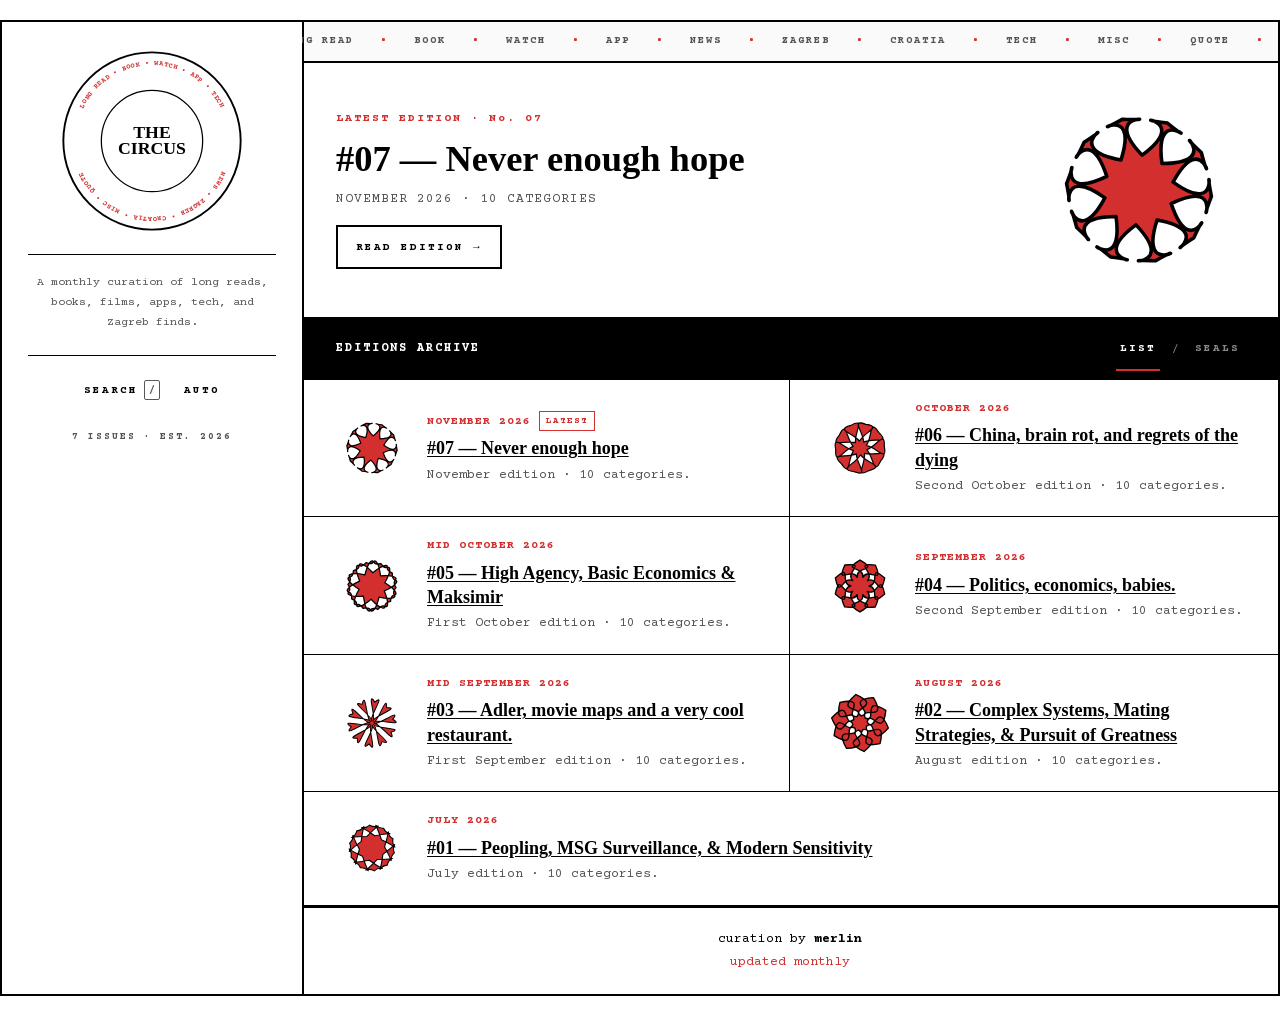
==== commit 99895d67: "Add November edition" ====
--- a/index.html
+++ b/index.html
@@ -40,6 +40,7 @@
     <a class="skip-link" href="#main">Skip to content</a>
 
     <svg class="seal-sprite" aria-hidden="true" focusable="false" xmlns="http://www.w3.org/2000/svg">
+    <symbol id="seal-november-1" viewBox="0 0 1000 1000"><g transform="translate(500 500) scale(1.22) translate(-500 -500)"><g transform="translate(500, 500) rotate(77)"><g transform="scale(1.28)"><g transform="rotate(0) scale(1)"><path d="M 245 0 C 200 155, 301.1156678574917 -75.65285566808916, 112.22466892282812 36.464005336243794 C 199.14005971375906 238.19579470931149, 252.91011298032285 -7.8405836696222195, 198.20916362186213 144.00738681165592 C 70.69668476965617 242.95468458661148, 288.07532542478674 115.7869028923531, 69.35865977051184 95.4640053362438 C 21.099717281054097 309.7560361488692, 209.2171589007383 142.31366913091384, 75.70916362186213 233.0088464923126 C -85.61036115075929 238.10893738714756, 165.00000000000003 263, 7.225416114969383e-15 118 C -164.99999999999997 263, 85.61036115075935 238.10893738714756, -75.7091636218621 233.00884649231264 C -209.2171589007383 142.3136691309139, -21.099717281054097 309.7560361488692, -69.35865977051182 95.4640053362438 C -288.07532542478674 115.78690289235311, -70.69668476965613 242.95468458661148, -198.2091636218621 144.00738681165595 C -252.91011298032282 -7.840583669622191, -199.14005971375906 238.1957947093115, -112.22466892282812 36.46400533624381 C -301.1156678574917 -75.65285566808913, -199.99999999999997 155.00000000000003, -245 3.0003846579110155e-14 C -200.00000000000003 -154.99999999999997, -301.1156678574917 75.65285566808922, -112.22466892282813 -36.46400533624378 C -199.14005971375911 -238.19579470931149, -252.91011298032282 7.840583669622248, -198.20916362186213 -144.0073868116559 C -70.69668476965619 -242.95468458661145, -288.0753254247868 -115.78690289235308, -69.35865977051185 -95.46400533624379 C -21.099717281054154 -309.75603614886927, -209.2171589007383 -142.31366913091384, -75.70916362186215 -233.0088464923126 C 85.61036115075927 -238.10893738714756, -165.00000000000006 -262.99999999999994, -2.167624834490815e-14 -118 C 164.99999999999994 -263.00000000000006, -85.61036115075936 -238.10893738714753, 75.70916362186207 -233.00884649231264 C 209.21715890073827 -142.31366913091392, 21.099717281054012 -309.75603614886927, 69.3586597705118 -95.46400533624382 C 288.0753254247867 -115.78690289235318, 70.69668476965612 -242.9546845866115, 198.2091636218621 -144.00738681165598 C 252.91011298032285 7.840583669622163, 199.140059713759 -238.19579470931154, 112.22466892282812 -36.46400533624382 C 301.11566785749176 75.65285566808909, 199.99999999999997 -155.00000000000006, 245 -6.000769315822031e-14 Z"/></g></g></g></g></symbol>
     <symbol id="seal-october-2" viewBox="0 0 1000 1000"><g transform="translate(500 500) scale(1.15946) translate(-500 -500)"><g transform="translate(500, 500) rotate(140)"><g transform="scale(1.3)"><g transform="rotate(0) scale(1)"><path d="M 245 0 C 265 -170, 170.7100622697214 -7.620671877717633, 66.57395614066074 21.631189606246316 C 133.62802294472772 106.50611007770078, 114.46601061964064 293.2959809012465, 198.20916362186213 144.00738681165592 C 314.3129963990815 18.230202813764294, 142.58666002929255 94.1756039624432, 41.14496766047312 56.63118960624632 C 45.50462070429886 164.70983423753998, -79.79010426081501 304.56286586195677, 75.70916362186213 233.0088464923126 C 243.56911127953717 199.4970877744746, 60.00000000000001 160, 4.2862637970157365e-15 70 C -59.99999999999999 160, -243.56911127953717 199.49708777447466, -75.7091636218621 233.00884649231264 C 79.79010426081507 304.56286586195677, -45.50462070429883 164.70983423753998, -41.144967660473114 56.63118960624632 C -142.58666002929255 94.1756039624432, -314.3129963990815 18.23020281376435, -198.2091636218621 144.00738681165595 C -114.4660106196406 293.2959809012465, -133.62802294472772 106.50611007770081, -66.57395614066074 21.631189606246327 C -170.7100622697214 -7.620671877717605, -265 -169.99999999999997, -245 3.0003846579110155e-14 C -265 170.00000000000003, -170.71006226972142 7.620671877717655, -66.57395614066075 -21.63118960624631 C -133.62802294472775 -106.50611007770078, -114.46601061964066 -293.2959809012464, -198.20916362186213 -144.0073868116559 C -314.3129963990815 -18.230202813764265, -142.58666002929257 -94.17560396244318, -41.14496766047313 -56.631189606246316 C -45.50462070429888 -164.70983423753995, 79.790104260815 -304.56286586195677, -75.70916362186215 -233.0088464923126 C -243.5691112795372 -199.4970877744746, -60.00000000000003 -160, -1.2858791391047208e-14 -70 C 59.99999999999997 -160, 243.56911127953714 -199.4970877744747, 75.70916362186207 -233.00884649231264 C -79.7901042608151 -304.56286586195677, 45.504620704298816 -164.70983423754, 41.14496766047311 -56.63118960624633 C 142.58666002929252 -94.17560396244325, 314.3129963990815 -18.230202813764407, 198.2091636218621 -144.00738681165598 C 114.46601061964057 -293.2959809012465, 133.6280229447277 -106.50611007770084, 66.57395614066074 -21.631189606246338 C 170.71006226972142 7.620671877717584, 265.00000000000006 169.99999999999994, 245 -6.000769315822031e-14 Z"/></g></g></g></g></symbol>
     <symbol id="seal-october" viewBox="0 0 1000 1000"><g transform="translate(500 500) scale(1.15105) translate(-500 -500)"><g transform="translate(500, 500) rotate(111.654)"><g transform="scale(1.38)"><g transform="rotate(0) scale(1)"><path d="M 230 0 C 150.2375412639114 -109.78360613668035, 343.6943903046455 -79.68565559639953, 120.30864931133694 39.09064978843085 C 231.21654944897355 266.4855435021201, 57.01553944498556 177.12421416394915, 186.07390870623792 135.1906080272688 C 186.0739087062379 -0.50939197273118, 324.8926558066152 137.55144433132742, 74.35483441499785 102.34064978843087 C 30.421845465264425 351.49701130051955, -57.98446055501441 176.80939261120494, 71.07390870623792 218.7429987478853 C 150.8363674423265 108.95939261120493, 181.99296948567877 302.24856772612634, 7.745891004607009e-15 126.50000000000001 C -181.9929694856788 302.24856772612634, -150.8363674423265 108.95939261120498, -71.07390870623789 218.74299874788534 C 57.98446055501444 176.80939261120494, -30.42184546526444 351.49701130051955, -74.35483441499784 102.34064978843087 C -324.89265580661515 137.5514443313274, -186.0739087062379 -0.5093919727311516, -186.0739087062379 135.19060802726884 C -57.015539444985535 177.12421416394915, -231.21654944897358 266.48554350212015, -120.30864931133694 39.090649788430866 C -343.6943903046455 -79.68565559639954, -150.2375412639114 -109.78360613668033, -230 2.8166876380389125e-14 C -150.23754126391137 109.78360613668036, -343.6943903046455 79.68565559639961, -120.30864931133695 -39.09064978843084 C -231.21654944897364 -266.4855435021201, -57.01553944498559 -177.12421416394918, -186.07390870623792 -135.1906080272688 C -186.0739087062379 0.50939197273118, -324.8926558066152 -137.55144433132733, -74.35483441499787 -102.34064978843085 C -30.42184546526458 -351.49701130051955, 57.98446055501438 -176.80939261120494, -71.07390870623794 -218.7429987478853 C -150.8363674423265 -108.95939261120492, -181.99296948567886 -302.2485677261263, -2.323767301382103e-14 -126.50000000000001 C 181.99296948567866 -302.2485677261264, 150.83636744232646 -108.95939261120498, 71.07390870623786 -218.74299874788534 C -57.98446055501444 -176.80939261120494, 30.42184546526446 -351.49701130051955, 74.35483441499784 -102.34064978843088 C 324.89265580661515 -137.55144433132756, 186.0739087062379 0.5093919727311231, 186.0739087062379 -135.19060802726887 C 57.015539444985535 -177.12421416394918, 231.21654944897352 -266.4855435021202, 120.30864931133694 -39.09064978843089 C 343.69439030464554 79.68565559639939, 150.2375412639114 109.78360613668035, 230 0 Z"/></g></g></g></g></symbol>
     <symbol id="seal-september-2" viewBox="0 0 1000 1000"><g transform="translate(500 500) scale(0.93387) translate(-500 -500)"><g transform="translate(500, 500) rotate(198.162)"><g transform="scale(1.83)"><g transform="rotate(0) scale(1)"><path d="M 230 0 C 128.7999999999999 -175.28354172597034, 179.92163440504103 41.24673481364343, 76.56004956175985 24.875868047183264 C 169.80388231807257 72.38597384492684, 1.1723080793754832 217.51410458581077, 186.07390870623792 135.1906080272688 C 207.23046967161088 -66.10062359526972, 121.3154374607163 139.12459269835546, 47.316712809544086 65.12586804718327 C 94.82681860728766 158.36970080349596, -126.90316568228437 176.6616725263708, 71.07390870623792 218.7429987478853 C 206.50594343327074 68.33048607126065, 16.37086676646017 183.86158484328118, 4.929203366568097e-15 80.5 C -16.37086676646013 183.86158484328118, -206.5059434332708 68.33048607126074, -71.07390870623789 218.74299874788534 C 126.90316568228437 176.66167252637075, -94.82681860728765 158.36970080349596, -47.31671280954408 65.12586804718327 C -121.31543746071628 139.12459269835549, -207.23046967161096 -66.1006235952697, -186.0739087062379 135.19060802726884 C -1.1723080793754264 217.51410458581068, -169.80388231807257 72.38597384492687, -76.56004956175985 24.875868047183275 C -179.921634405041 41.24673481364344, -128.8 -175.28354172597037, -230 2.8166876380389125e-14 C -128.7999999999999 175.28354172597037, -179.92163440504106 -41.2467348136434, -76.56004956175987 -24.875868047183257 C -169.80388231807257 -72.38597384492682, -1.1723080793754832 -217.51410458581077, -186.07390870623792 -135.1906080272688 C -207.23046967161085 66.10062359526972, -121.31543746071631 -139.12459269835546, -47.31671280954409 -65.12586804718326 C -94.82681860728769 -158.36970080349596, 126.90316568228434 -176.66167252637084, -71.07390870623794 -218.7429987478853 C -206.5059434332709 -68.33048607126076, -16.370866766460193 -183.86158484328115, -1.4787610099704288e-14 -80.5 C 16.370866766460125 -183.86158484328118, 206.50594343327077 -68.33048607126074, 71.07390870623786 -218.74299874788534 C -126.90316568228442 -176.6616725263709, 94.82681860728763 -158.36970080349596, 47.31671280954407 -65.12586804718327 C 121.31543746071625 -139.1245926983555, 207.230469671611 66.10062359526967, 186.0739087062379 -135.19060802726887 C 1.1723080793754832 -217.51410458581086, 169.80388231807257 -72.38597384492688, 76.56004956175985 -24.87586804718329 C 179.921634405041 -41.24673481364348, 128.7999999999999 175.28354172597034, 230 0 Z"/></g></g></g></g></symbol>
@@ -90,7 +91,7 @@
                         <button type="button" class="bar-btn" data-search-open aria-haspopup="dialog">SEARCH <kbd>/</kbd></button>
                         <button type="button" class="bar-btn" data-theme-toggle aria-label="Colour theme: auto">AUTO</button>
                     </div>
-                <p class="rail-colophon">5 ISSUES · EST. 2026</p>
+                <p class="rail-colophon">7 ISSUES · EST. 2026</p>
                 </aside>
 
                 <div class="content">
@@ -111,15 +112,15 @@
 
             <section class="hero" aria-labelledby="latest-title">
                 <div class="hero-body">
-                    <p class="hero-eyebrow">LATEST EDITION · No. 06</p>
+                    <p class="hero-eyebrow">LATEST EDITION · No. 07</p>
                     <h2 class="hero-title" id="latest-title">
-                        <a href="editions/october-2026-2.html">#06 — China, brain rot, and regrets of the dying</a>
+                        <a href="editions/november-2026-1.html">#07 — Never enough hope</a>
                     </h2>
-                    <p class="hero-meta">OCTOBER 2026 · 10 CATEGORIES</p>
-                    <a class="btn" href="editions/october-2026-2.html">READ EDITION →</a>
+                    <p class="hero-meta">NOVEMBER 2026 · 10 CATEGORIES</p>
+                    <a class="btn" href="editions/november-2026-1.html">READ EDITION →</a>
                 </div>
                 <svg class="hero-seal" viewBox="0 0 1000 1000" aria-hidden="true" focusable="false">
-                    <use href="#seal-october-2"></use>
+                    <use href="#seal-november-1"></use>
                 </svg>
             </section>
 
@@ -141,12 +142,25 @@
                     <ul class="edition-list">
 
                         <li>
+                            <a class="edition reveal" href="editions/november-2026-1.html">
+                                <svg class="edition-seal" viewBox="0 0 1000 1000" aria-hidden="true" focusable="false">
+                                    <use href="#seal-november-1"></use>
+                                </svg>
+                                <span class="edition-body">
+                                    <span class="edition-eyebrow">NOVEMBER 2026<span class="badge">LATEST</span></span>
+                                    <span class="edition-title">#07 — Never enough hope</span>
+                                    <span class="edition-meta">November edition · 10 categories.</span>
+                                </span>
+                            </a>
+                        </li>
+
+                        <li>
                             <a class="edition reveal" href="editions/october-2026-2.html">
                                 <svg class="edition-seal" viewBox="0 0 1000 1000" aria-hidden="true" focusable="false">
                                     <use href="#seal-october-2"></use>
                                 </svg>
                                 <span class="edition-body">
-                                    <span class="edition-eyebrow">OCTOBER 2026<span class="badge">LATEST</span></span>
+                                    <span class="edition-eyebrow">OCTOBER 2026</span>
                                     <span class="edition-title">#06 — China, brain rot, and regrets of the dying</span>
                                     <span class="edition-meta">Second October edition · 10 categories.</span>
                                 </span>
@@ -224,6 +238,16 @@
                 <!-- SEAL VIEW -->
                 <section id="seal-view" class="seal-view" aria-label="Seal gallery" hidden>
                     <div class="seal-spine" aria-hidden="true"></div>
+
+                    <a href="editions/november-2026-1.html" class="seal-item reveal">
+                        <svg class="seal-svg" viewBox="0 0 1000 1000" aria-hidden="true" focusable="false">
+                            <use href="#seal-november-1"></use>
+                        </svg>
+                        <span class="seal-label">
+                            <span class="seal-eyebrow">NOVEMBER 2026 · No. 07</span>
+                            <span class="seal-title">#07 — Never enough hope</span>
+                        </span>
+                    </a>
 
                     <a href="editions/october-2026-2.html" class="seal-item reveal">
                         <svg class="seal-svg" viewBox="0 0 1000 1000" aria-hidden="true" focusable="false">
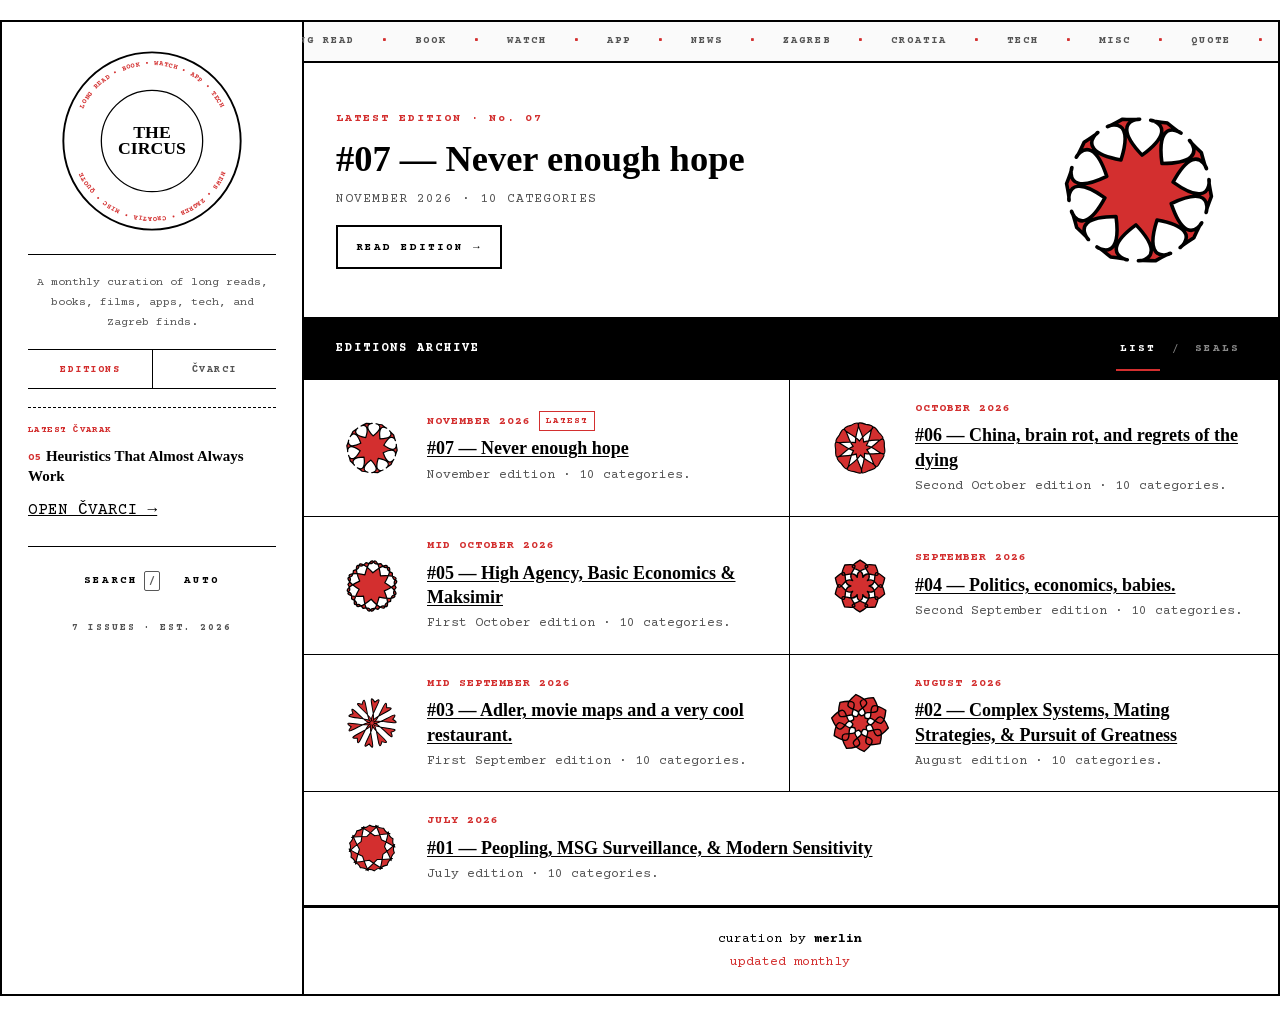
==== commit 42f47514: "Add weekly Čvarci stream" ====
--- a/index.html
+++ b/index.html
@@ -24,8 +24,8 @@
     <title>THE CIRCUS — editions archive</title>
     <meta name="description" content="The Circus is a monthly curation of long reads, books, films, apps, tech, and Zagreb finds — intentional picks in a sea of noise.">
     <link rel="icon" type="image/svg+xml" href="assets/favicon.svg">
-    <link rel="stylesheet" href="assets/styles.css?v=20261031a">
-    <script src="assets/site.js?v=20261031a" defer></script>
+    <link rel="stylesheet" href="assets/styles.css?v=20261118f">
+    <script src="assets/site.js?v=20261118b" defer></script>
 
     <meta property="og:type" content="website">
     <meta property="og:site_name" content="The Circus">
@@ -87,6 +87,15 @@
             </header>
 
                 <p class="rail-desc">A monthly curation of long reads, books, films, apps, tech, and Zagreb finds.</p>
+                <nav class="stream-links" aria-label="The Circus streams">
+                    <a href="#editions-archive" aria-current="page">EDITIONS</a>
+                    <a href="cvarci.html">ČVARCI</a>
+                </nav>
+                <section class="cvarci-sidebar-teaser" aria-label="Latest čvarak">
+                    <p class="eyebrow">LATEST ČVARAK</p>
+                    <p class="cvarci-sidebar-latest"><a href="cvarci.html"><span class="cvarak-index">05</span>Heuristics That Almost Always Work</a></p>
+                    <a class="cvarci-more" href="cvarci.html">OPEN ČVARCI →</a>
+                </section>
                     <div class="rail-foot">
                         <button type="button" class="bar-btn" data-search-open aria-haspopup="dialog">SEARCH <kbd>/</kbd></button>
                         <button type="button" class="bar-btn" data-theme-toggle aria-label="Colour theme: auto">AUTO</button>
@@ -124,7 +133,7 @@
                 </svg>
             </section>
 
-            <div class="archive-bar">
+            <div class="archive-bar" id="editions-archive">
                 <h2>EDITIONS ARCHIVE</h2>
                 <div class="archive-tools">
                     <div class="view-toggle" role="group" aria-label="Archive view">
--- a/assets/styles.css
+++ b/assets/styles.css
@@ -1412,3 +1412,248 @@
         font-size: 10px;
     }
 }
+
+/* ---------- weekly stream: Čvarci ---------- */
+
+.stream-links {
+    display: grid;
+    grid-template-columns: 1fr 1fr;
+    margin-top: 16px;
+    border-top: 1px solid var(--rule);
+    border-bottom: 1px solid var(--rule);
+}
+
+.stream-links a {
+    padding: 12px 4px 10px;
+    color: var(--ink-soft);
+    font-size: 10px;
+    font-weight: bold;
+    letter-spacing: 1.5px;
+    text-align: center;
+    text-decoration: none;
+}
+
+.stream-links a + a {
+    border-left: 1px solid var(--rule);
+}
+
+.stream-links a:hover,
+.stream-links a[aria-current="page"] {
+    color: var(--accent);
+}
+
+.rail-stream-link {
+    display: block;
+    margin-top: 8px;
+    padding: 12px 0;
+    border-top: 1px solid var(--rule);
+    color: var(--accent);
+    font-size: 9.5px;
+    font-weight: bold;
+    letter-spacing: 1.2px;
+    text-align: center;
+    text-decoration: none;
+}
+
+.rail-stream-link:hover {
+    text-decoration: underline;
+    text-underline-offset: 3px;
+}
+
+.cvarci-heading {
+    padding: 34px 30px 28px;
+    border-bottom: 2px solid var(--rule);
+}
+
+.cvarci-heading .eyebrow {
+    margin: 0 0 8px;
+    color: var(--accent);
+    font-size: var(--fs-eyebrow);
+    font-weight: bold;
+    letter-spacing: 2px;
+}
+
+.cvarci-heading h1 {
+    margin: 0;
+    color: var(--ink-strong);
+    font-family: var(--serif);
+    font-size: clamp(40px, 2.4rem + 1vw, 58px);
+    line-height: 1.05;
+}
+
+.cvarci-heading > p:last-child {
+    max-width: 52ch;
+    margin: 12px 0 0;
+    color: var(--ink-soft);
+    font-size: var(--fs-lede);
+    line-height: 1.65;
+}
+
+.cvarci-feed {
+    padding: 30px;
+}
+
+.cvarak-card {
+    display: block;
+    padding: 18px 22px 20px;
+    border: 1px solid var(--rule);
+    border-top: 4px solid var(--accent);
+    background: var(--bar-soft);
+}
+
+.cvarak-topline,
+.cvarak-source {
+    display: flex;
+    flex-wrap: wrap;
+    justify-content: space-between;
+    gap: 6px 16px;
+    color: var(--ink-soft);
+    font-size: 9px;
+    font-weight: bold;
+    letter-spacing: 1.4px;
+    line-height: 1.5;
+}
+
+.cvarak-topline span:first-child {
+    color: var(--accent);
+}
+
+.cvarak-topline span:last-child {
+    color: var(--ink-strong);
+}
+
+.cvarak-card h2 {
+    max-width: none;
+    margin: 14px 0;
+    color: var(--ink-strong);
+    font-family: var(--serif);
+    font-size: clamp(22px, 2vw, 26px);
+    font-weight: 500;
+    letter-spacing: -0.7px;
+    line-height: 1.15;
+}
+
+.cvarak-card h2 a {
+    color: inherit;
+    text-decoration-thickness: 1px;
+    text-underline-offset: 4px;
+}
+
+.cvarak-source {
+    align-items: center;
+    padding-top: 10px;
+    border-top: 1px dashed var(--rule);
+}
+
+.cvarak-source a {
+    color: var(--ink-strong);
+    text-decoration-thickness: 1px;
+    text-underline-offset: 3px;
+}
+
+.cvarci-note {
+    margin: 16px 0 0;
+    color: var(--ink-soft);
+    font-size: 11px;
+    line-height: 1.6;
+}
+
+@media only screen and (max-width: 600px) {
+    .cvarci-heading {
+        padding: 28px 20px 24px;
+    }
+
+    .cvarci-feed {
+        padding: 20px;
+    }
+
+    .cvarak-card {
+        padding: 16px 18px 18px;
+    }
+
+    .cvarak-card h2 {
+        font-size: clamp(21px, 5.8vw, 25px);
+    }
+}
+
+.cvarci-feed {
+    display: grid;
+    gap: 12px;
+    padding: 24px 30px 30px;
+}
+
+.cvarak-card h3 {
+    margin: 10px 0;
+    color: var(--ink-strong);
+    font-family: var(--serif);
+    font-size: clamp(19px, 1.2rem + 0.25vw, 22px);
+    font-weight: 500;
+    letter-spacing: -0.35px;
+    line-height: 1.2;
+}
+
+.cvarak-card h3 a {
+    color: inherit;
+    text-decoration-thickness: 1px;
+    text-underline-offset: 3px;
+}
+
+.cvarak-index {
+    display: inline-block;
+    margin-right: 0.55em;
+    color: var(--accent);
+    font-family: var(--mono);
+    font-size: 0.72em;
+    font-weight: bold;
+    vertical-align: 0.08em;
+}
+
+.cvarak-source {
+    padding-top: 8px;
+}
+
+@media only screen and (max-width: 600px) {
+    .cvarci-feed {
+        padding: 18px 20px 24px;
+    }
+}
+
+.cvarci-sidebar-teaser {
+    display: none;
+}
+
+@media only screen and (min-width: 980px) {
+    .cvarci-sidebar-teaser {
+        display: block;
+        margin-top: 18px;
+        padding: 16px 0 0;
+        border-top: 1px dashed var(--rule);
+    }
+
+    .cvarci-sidebar-teaser .eyebrow {
+        margin: 0 0 8px;
+        color: var(--accent);
+        font-size: 9px;
+        font-weight: bold;
+        letter-spacing: 1.4px;
+        line-height: 1.5;
+    }
+
+    .cvarci-sidebar-latest {
+        margin: 0 0 12px;
+        font-family: var(--serif);
+        font-size: 15px;
+        font-weight: bold;
+        line-height: 1.35;
+    }
+
+    .cvarci-sidebar-latest a {
+        color: var(--ink-strong);
+        text-decoration: none;
+    }
+
+    .cvarci-sidebar-latest a:hover {
+        text-decoration: underline;
+        text-underline-offset: 3px;
+    }
+}
